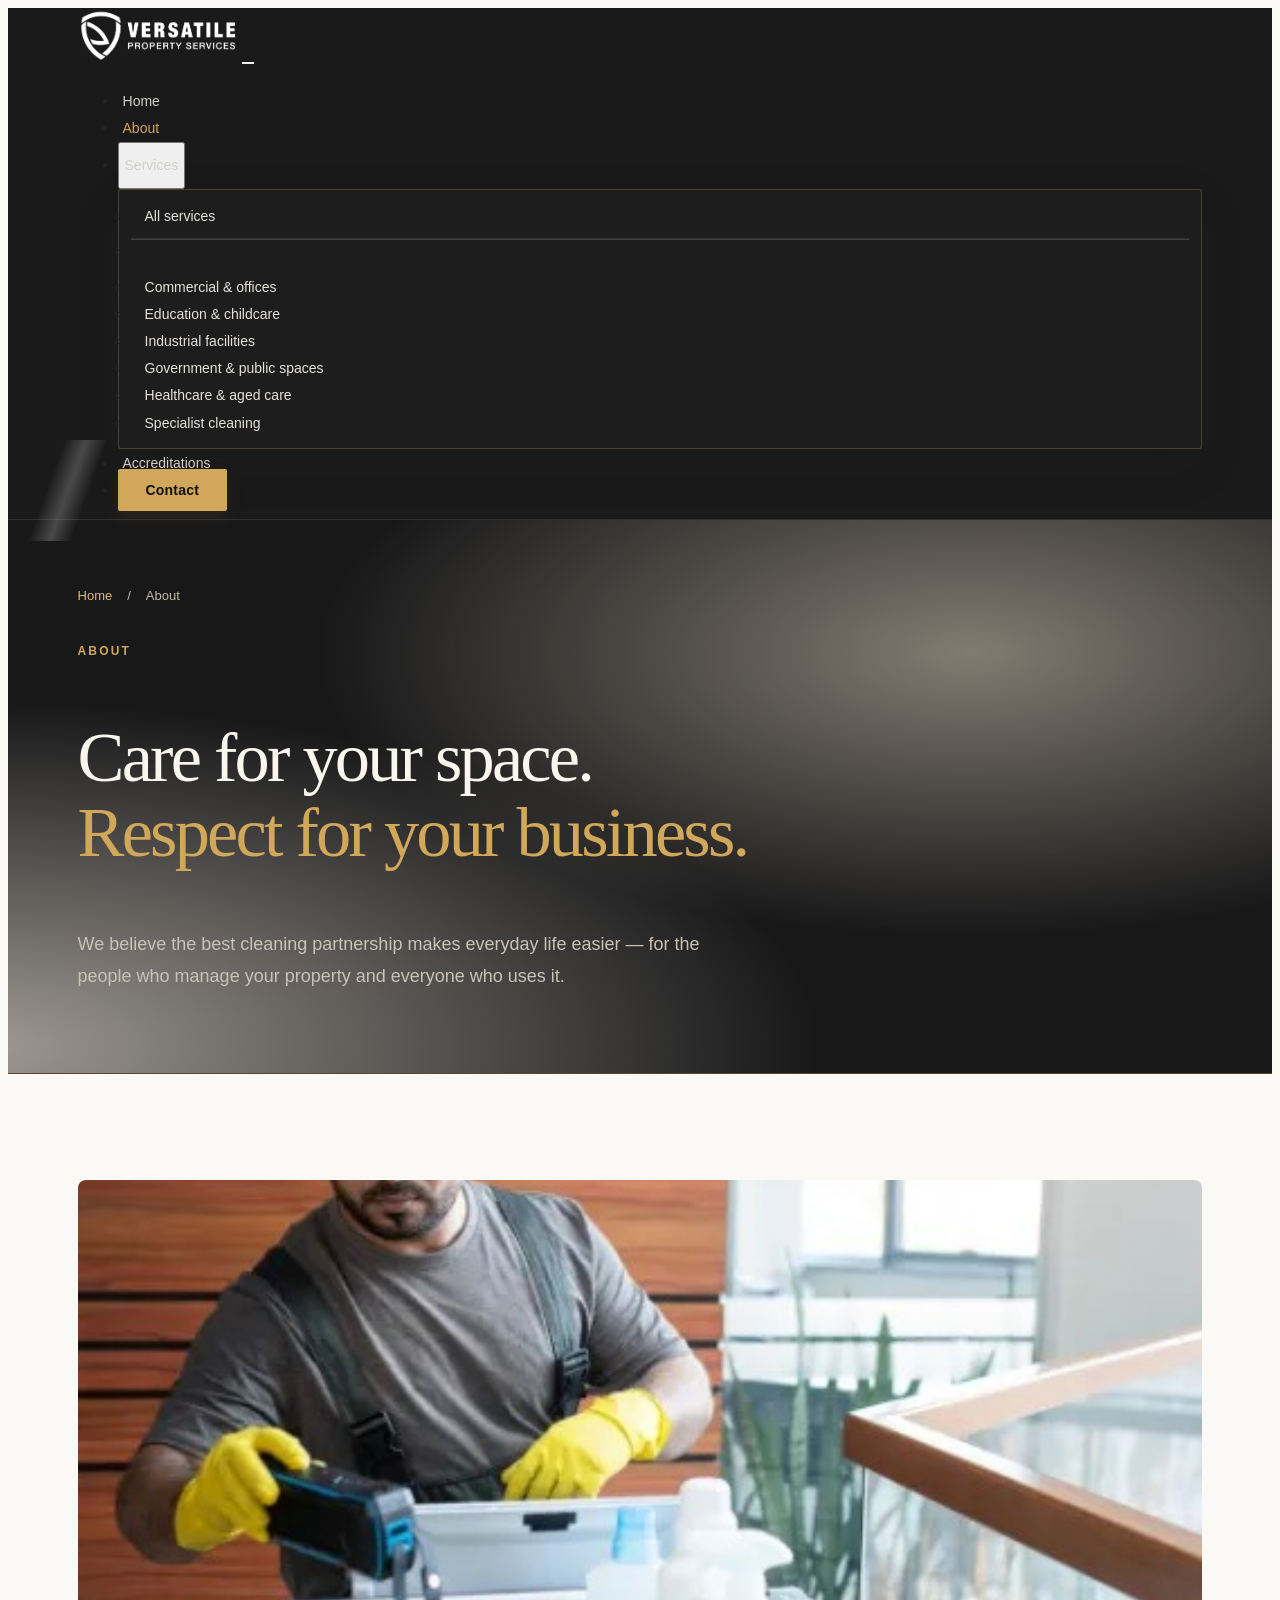
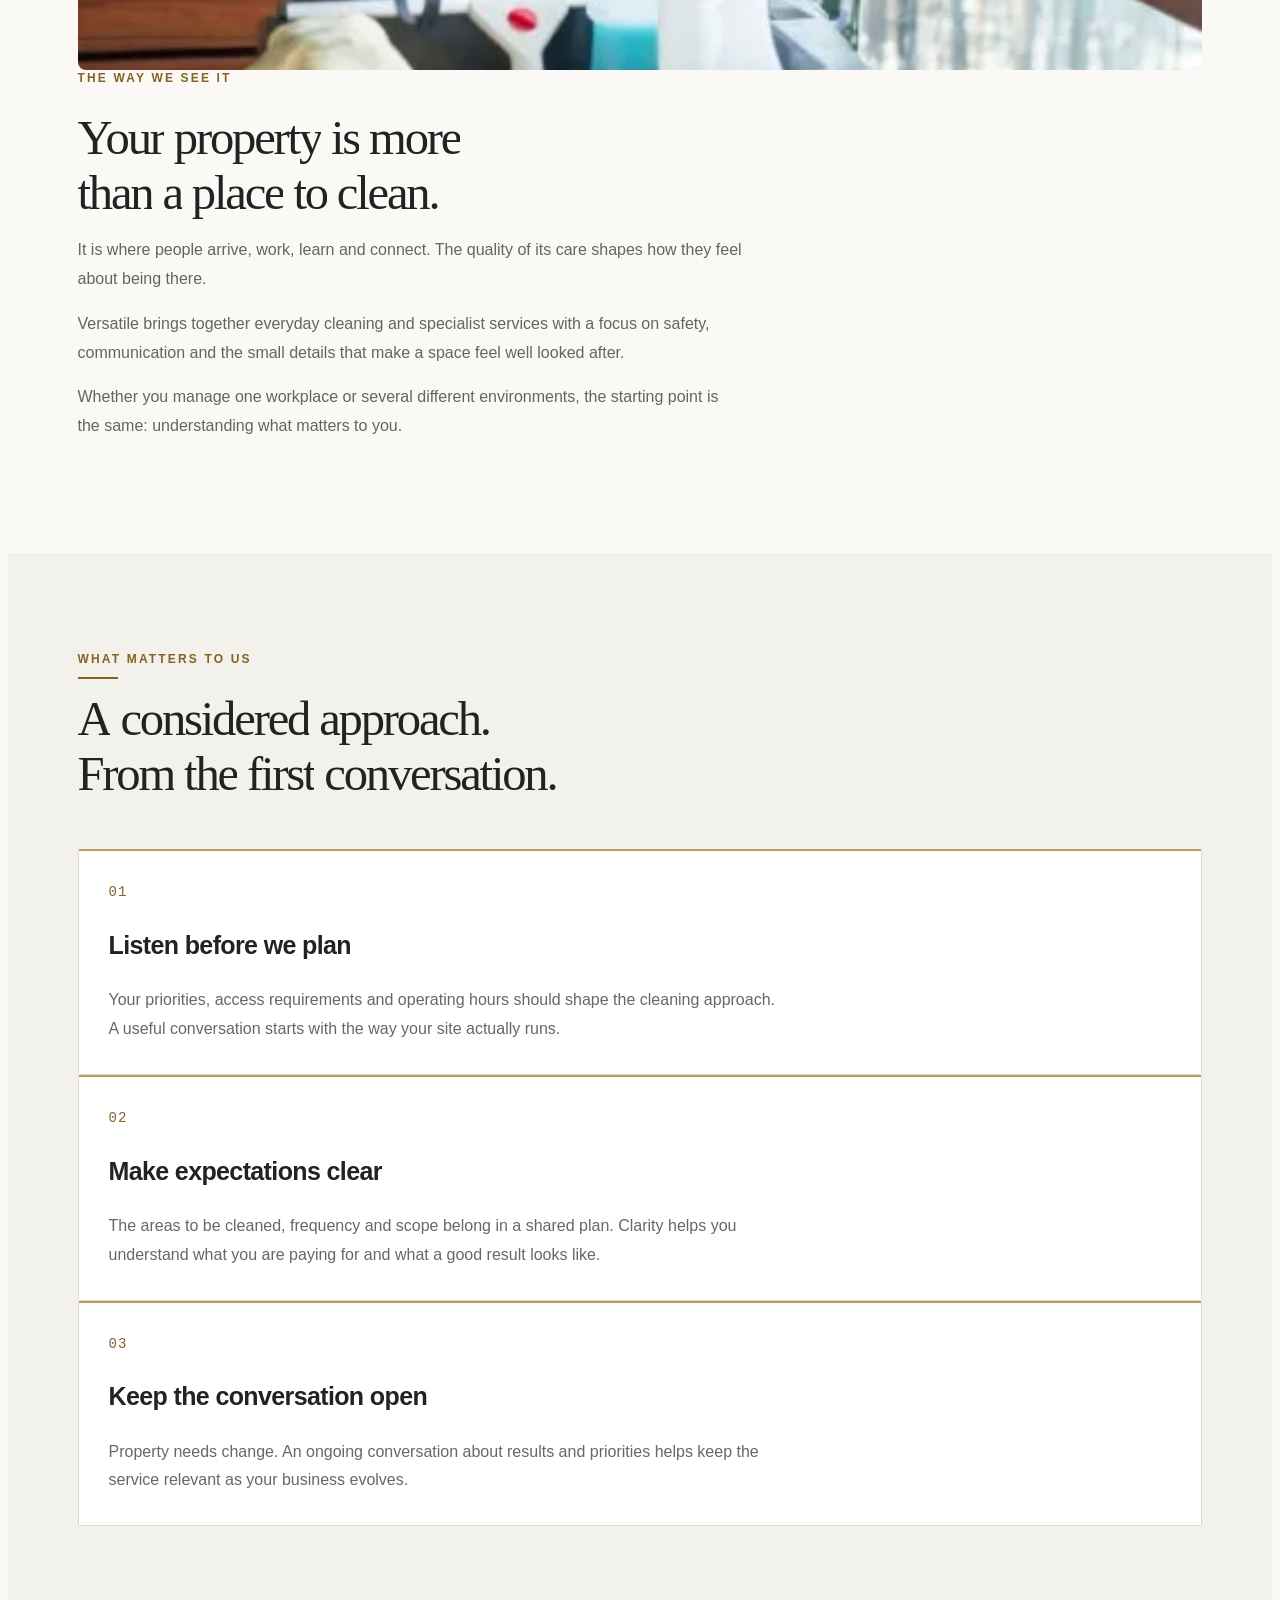
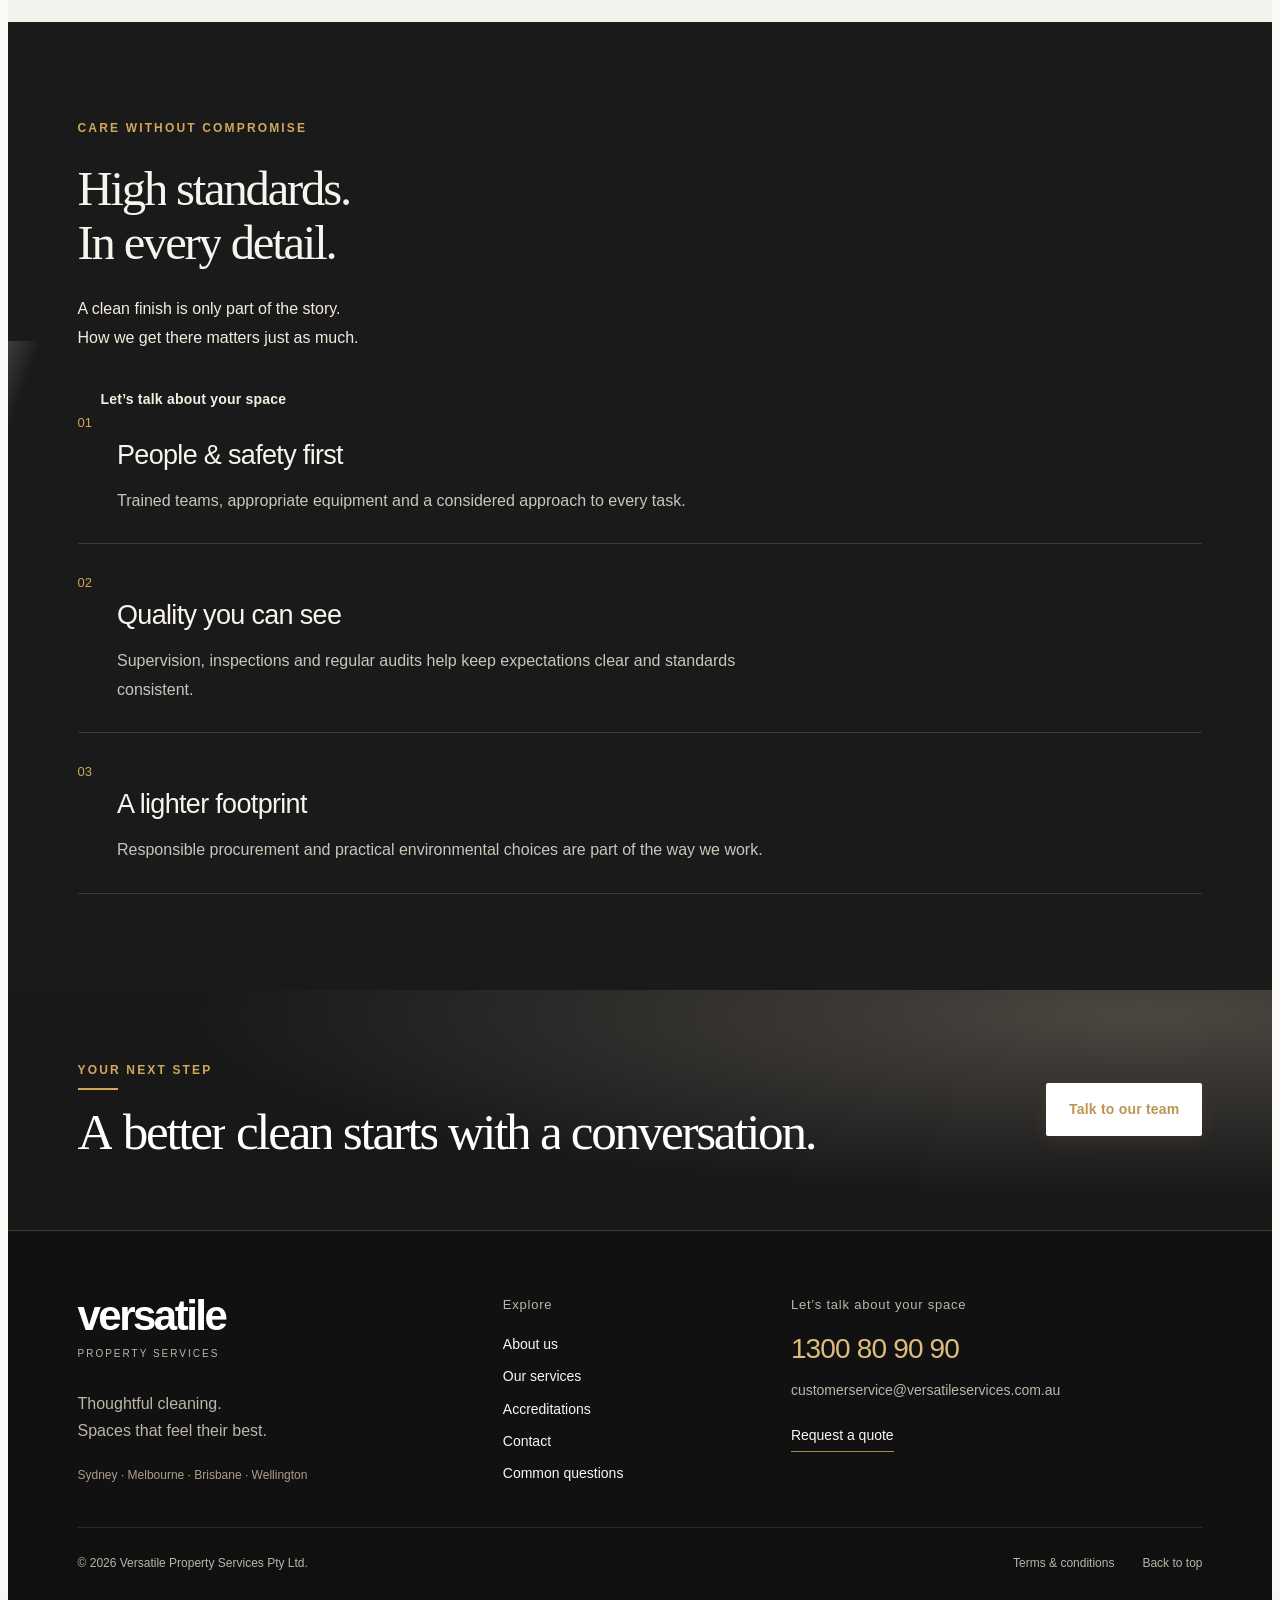
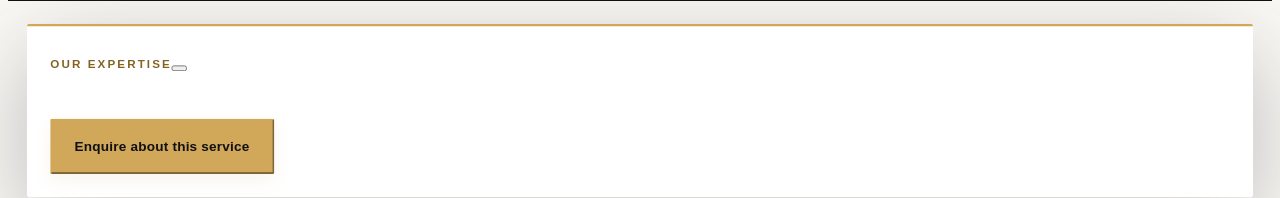
==== about.html @ acee4008 "Add files via upload" ====
<!doctype html>
<html lang="en-AU" data-bs-theme="light">
<head>
<meta charset="UTF-8"><meta name="viewport" content="width=device-width, initial-scale=1">
<title>About us | Versatile Cleaning</title>
<meta name="description" content="Meet Versatile’s approach to commercial property care: thoughtful planning, clear expectations and attention to detail.">
<meta name="theme-color" content="#111112">
<link rel="icon" href="data:image/svg+xml,%3Csvg xmlns='http://www.w3.org/2000/svg' viewBox='0 0 32 32'%3E%3Crect width='32' height='32' rx='6' fill='%23111112'/%3E%3Cpath d='M7 8l9 17L25 8' fill='none' stroke='%23ffffff' stroke-width='4'/%3E%3C/svg%3E">
<link rel="stylesheet" href="assets/bootstrap.min.css"><link rel="stylesheet" href="style.css?v=20261002-gold">
<link rel="stylesheet" href="elegance.css?v=1">
<link rel="stylesheet" href="assets/lenis.css"><link rel="stylesheet" href="scroll-motion.css?v=1">
<link rel="stylesheet" href="polish.css?v=20261013">
<link rel="canonical" href="https://versatile-cleaning-studio.true-ring-2430.chatgpt.site/about.html"><meta property="og:type" content="website"><meta property="og:site_name" content="Versatile Property Services"><meta property="og:title" content="About us | Versatile Cleaning"><meta property="og:description" content="Meet Versatile’s approach to commercial property care: thoughtful planning, clear expectations and attention to detail."><meta property="og:url" content="https://versatile-cleaning-studio.true-ring-2430.chatgpt.site/about.html">
</head>
<body>
<a class="skip-link" href="#main">Skip to content</a>
<div class="utility-bar"><div class="container-fluid site-container d-flex justify-content-between"><span>Considered care. Exceptional spaces.</span><a href="tel:1300809090">Let’s talk <span class="ms-2">1300 80 90 90</span></a></div></div>
<header class="site-header"><nav class="navbar navbar-expand-lg site-container container-fluid" aria-label="Main navigation"><a class="navbar-brand" href="index.html" aria-label="Versatile Cleaning home"><img src="assets/logo.png" width="190" height="64" alt="Versatile Property Services"></a><button class="navbar-toggler" type="button" data-bs-toggle="collapse" data-bs-target="#navigation" aria-controls="navigation" aria-expanded="false" aria-label="Open navigation"><span class="navbar-toggler-icon"></span></button><div class="collapse navbar-collapse" id="navigation"><ul class="navbar-nav ms-auto gap-lg-3 align-items-lg-center"><li class="nav-item"><a class="nav-link" data-page="index" href="index.html">Home</a></li><li class="nav-item"><a class="nav-link" data-page="about" aria-current="page" href="about.html">About</a></li><li class="nav-item dropdown"><button class="nav-link dropdown-toggle" data-page="services" id="servicesMenu" type="button" data-bs-toggle="dropdown" aria-expanded="false">Services</button><ul class="dropdown-menu" aria-labelledby="servicesMenu"><li><a class="dropdown-item" href="services.html">All services</a></li><li><hr class="dropdown-divider"></li><li><a class="dropdown-item" href="services.html#commercial">Commercial & offices</a></li><li><a class="dropdown-item" href="services.html#education">Education & childcare</a></li><li><a class="dropdown-item" href="services.html#industrial">Industrial facilities</a></li><li><a class="dropdown-item" href="services.html#government">Government & public spaces</a></li><li><a class="dropdown-item" href="services.html#healthcare">Healthcare & aged care</a></li><li><a class="dropdown-item" href="services.html#specialist">Specialist cleaning</a></li></ul></li><li class="nav-item"><a class="nav-link" data-page="accreditations" href="accreditations.html">Accreditations</a></li><li class="nav-item ms-lg-3"><a class="btn btn-dark" data-page="contact" href="contact.html">Contact</a></li></ul></div></nav></header>
<main id="main"><section class="page-hero"><div class="site-container container-fluid"><nav class="breadcrumbs" aria-label="Breadcrumb"><a href="index.html">Home</a><span aria-hidden="true">/</span><span aria-current="page">About</span></nav><div class="eyebrow">ABOUT</div><h1>Care for your space.<br><em>Respect for your business.</em></h1><p>We believe the best cleaning partnership makes everyday life easier — for the people who manage your property and everyone who uses it.</p></div></section><section class="section-space"><div class="site-container container-fluid"><div class="row g-5 align-items-center"><div class="col-lg-6"><img class="editorial-image" src="assets/commercial-photo.jpg" width="500" height="500" alt="Professional cleaner preparing equipment" loading="lazy"></div><div class="col-lg-5 offset-lg-1"><div class="eyebrow">THE WAY WE SEE IT</div><h2>Your property is more<br>than a place to clean.</h2><p class="text-secondary mt-4">It is where people arrive, work, learn and connect. The quality of its care shapes how they feel about being there.</p><p class="text-secondary">Versatile brings together everyday cleaning and specialist services with a focus on safety, communication and the small details that make a space feel well looked after.</p><p class="text-secondary">Whether you manage one workplace or several different environments, the starting point is the same: understanding what matters to you.</p></div></div></div></section><section class="section-space services"><div class="site-container container-fluid"><div class="section-heading"><div><div class="eyebrow">WHAT MATTERS TO US</div><h2>A considered approach.<br>From the first conversation.</h2></div></div><div class="row g-4"><div class="col-md-4"><article class="detail-card"><span class="detail-number">01</span><h3>Listen before we plan</h3><p>Your priorities, access requirements and operating hours should shape the cleaning approach. A useful conversation starts with the way your site actually runs.</p></article></div><div class="col-md-4"><article class="detail-card"><span class="detail-number">02</span><h3>Make expectations clear</h3><p>The areas to be cleaned, frequency and scope belong in a shared plan. Clarity helps you understand what you are paying for and what a good result looks like.</p></article></div><div class="col-md-4"><article class="detail-card"><span class="detail-number">03</span><h3>Keep the conversation open</h3><p>Property needs change. An ongoing conversation about results and priorities helps keep the service relevant as your business evolves.</p></article></div></div></div></section><section id="standards" class="standards section-space"><div class="site-container container-fluid"><div class="row g-5"><div class="col-lg-5"><div class="eyebrow light">CARE WITHOUT COMPROMISE</div><h2>High standards.<br>In every detail.</h2><p class="standards-intro">A clean finish is only part of the story.<br>How we get there matters just as much.</p><a class="btn btn-outline-light" href="contact.html">Let’s talk about your space</a></div><div class="col-lg-6 offset-lg-1"><div class="standard-row"><span>01</span><div><h3>People & safety first</h3><p>Trained teams, appropriate equipment and a considered approach to every task.</p></div></div><div class="standard-row"><span>02</span><div><h3>Quality you can see</h3><p>Supervision, inspections and regular audits help keep expectations clear and standards consistent.</p></div></div><div class="standard-row"><span>03</span><div><h3>A lighter footprint</h3><p>Responsible procurement and practical environmental choices are part of the way we work.</p></div></div></div></div></div></section><section class="page-cta"><div class="site-container container-fluid"><div><div class="eyebrow">YOUR NEXT STEP</div><h2>A better clean starts with a conversation.</h2></div><a class="btn btn-lime" href="contact.html">Talk to our team</a></div></section></main>
<footer class="footer-clean"><div class="site-container container-fluid">
<div class="footer-layout">
<div class="footer-intro"><a class="footer-brand" href="index.html">versatile<span>PROPERTY SERVICES</span></a><p>Thoughtful cleaning.<br>Spaces that feel their best.</p><p class="footer-regions">Sydney · Melbourne · Brisbane · Wellington</p></div>
<nav class="footer-links" aria-label="Footer navigation"><h3>Explore</h3><a href="about.html">About us</a><a href="services.html">Our services</a><a href="accreditations.html">Accreditations</a><a href="contact.html">Contact</a><a href="contact.html#questions">Common questions</a></nav>
<div class="footer-contact"><h3>Let’s talk about your space</h3><a class="footer-phone" href="tel:1300809090">1300 80 90 90</a><a class="footer-email" href="mailto:customerservice@versatileservices.com.au">customerservice@versatileservices.com.au</a><a class="footer-enquiry" href="contact.html">Request a quote</a></div>
</div>
<div class="footer-bottom"><span>© <span id="year">2026</span> Versatile Property Services Pty Ltd.</span><div><a href="https://www.versatilecleaning.com.au/terms-and-conditions/" target="_blank" rel="noopener">Terms &amp; conditions</a><a href="#" aria-label="Back to top">Back to top</a></div></div>
</div></footer>
<div class="modal fade" id="serviceModal" tabindex="-1" aria-labelledby="serviceTitle" aria-hidden="true"><div class="modal-dialog modal-dialog-centered"><div class="modal-content"><div class="modal-header"><span class="eyebrow mb-0">OUR EXPERTISE</span><button type="button" class="btn-close" data-bs-dismiss="modal" aria-label="Close"></button></div><div class="modal-body"><h2 id="serviceTitle"></h2><p id="serviceDescription" class="text-secondary"></p><ul id="serviceDetails"></ul></div><div class="modal-footer"><button type="button" class="btn btn-dark" id="serviceQuote">Enquire about this service</button></div></div></div></div>
<script src="assets/bootstrap.bundle.min.js"></script><script src="assets/lenis.min.js"></script><script src="script.js?v=20261013"></script><script src="scroll-motion.js?v=20261013"></script>
</body></html>
---- style.css ----
/* VERSATILE / CLEAR SPACE — cobalt, paper white and graphite */
:root{color-scheme:light;--ink:#201f1e;--navy:#201f1e;--green:#be954f;--gold:#be954f;--blue:#be954f;--muted:#807664;--line:#e8e2d9;--soft:#f7f3ed;--paper:#fff;--bs-body-bg:#fff;--bs-body-color:#201f1e}*{box-sizing:border-box}html{scroll-behavior:smooth;scroll-padding-top:108px}body{font-family:'Helvetica Neue',Arial,sans-serif;font-size:16px;line-height:1.7;background:#fff;color:var(--ink);-webkit-font-smoothing:antialiased}a{color:inherit;text-decoration:none}button{font:inherit}a,button,input,select,textarea{touch-action:manipulation}a:focus-visible,button:focus-visible{outline:3px solid #be954f;outline-offset:5px}::selection{color:#fff;background:#be954f}.site-container{max-width:1550px;padding-inline:5.5%}.utility-bar{display:none}.site-header{position:sticky;top:0;background:#ffffffed;backdrop-filter:blur(18px);z-index:1000;border-bottom:1px solid var(--line)}.navbar{min-height:94px}.navbar-brand img{object-fit:contain;width:175px;height:58px}.nav-link{font-size:14px;color:#70685a;padding:10px 5px!important;font-weight:500}.nav-link:hover,.nav-link:focus,.nav-link[aria-current=page],.navbar-nav .nav-link.show{color:var(--blue)}.nav-link[aria-current=page]{text-decoration:underline;text-underline-offset:9px}.navbar-toggler{border:0}.btn{font-size:14px;font-weight:600;border-radius:6px;padding:16px 23px;line-height:1.5;transition:transform .25s,background .25s,box-shadow .25s}.btn:hover{transform:translateY(-3px)}.btn-dark,.btn-lime{background:var(--blue);border-color:var(--blue);color:white}.btn-dark:hover,.btn-dark:focus-visible,.btn-dark:active,.btn-lime:hover{background:#9e7a3b!important;border-color:#9e7a3b!important;color:white!important;box-shadow:0 8px 24px #be954f26}.navbar .btn{padding:12px 25px}.btn-outline-light{color:white;border-color:#dcc69f}.btn-outline-light:hover{color:#be954f;background:white;border-color:white}.dropdown-menu{background:white;border:1px solid var(--line);border-radius:10px;padding:10px;min-width:300px;box-shadow:0 18px 50px #1f1e1c1a}.dropdown-item{font-size:14px;padding:12px;border-radius:5px;color:var(--ink)}.dropdown-item:hover,.dropdown-item:focus{background:#faf7f2;color:var(--blue)}
h1,h2,h3{font-weight:600;letter-spacing:-.055em;line-height:1.06}h1{font-size:clamp(48px,6vw,90px)}h2{font-size:clamp(34px,3.8vw,56px);margin:0}h3{font-size:27px;letter-spacing:-.035em;line-height:1.2}h1 em{font-style:normal;color:var(--blue)}.eyebrow{font-family:monospace;font-size:12px;letter-spacing:.12em;font-weight:500;color:var(--blue);margin-bottom:23px}.accent-word{color:var(--blue)}.text-secondary{color:var(--muted)!important}.text-link{border:0;border-bottom:1px solid #dfcba8;background:none;padding:5px 0;display:inline-flex;align-items:center;gap:22px;justify-content:space-between;color:var(--blue);font-size:14px;font-weight:500}.text-link:hover{color:#866732;border-color:#866732}.new-hero{background:#fdfcfa;padding:34px 0 55px;border-bottom:1px solid var(--line)}.hero-kicker{display:flex;justify-content:space-between;gap:20px;font-family:monospace;letter-spacing:.05em;font-size:11px;color:#857b69;padding-bottom:40px}.hero-kicker span:first-child{color:var(--blue)}.hero-layout{display:grid;grid-template-columns:1.18fr 1fr;gap:35px;align-items:center}.hero-message{padding:20px 0}.hero-message h1{font-size:clamp(60px,6.8vw,104px);line-height:.99;letter-spacing:-.07em;margin:0 0 30px}.hero-message h1 span{color:var(--blue)}.hero-message>p{color:#807664;font-size:18px;line-height:1.7;margin:0 0 32px}.hero-actions{display:flex;align-items:center;flex-wrap:wrap;gap:20px}.hero-small-note{font-size:12px;color:#7f8896;margin-top:39px}.hero-visual{position:relative;padding:0 0 28px 24px}.hero-visual>img{width:100%;height:490px;object-fit:cover;object-position:58% center;border-radius:130px 10px 10px 10px}.hero-stamp{position:absolute;left:-15px;bottom:80px;background:var(--blue);color:#fff;padding:24px 28px;border-radius:8px;display:flex;align-items:center;gap:20px;box-shadow:0 12px 40px #906f3526}.hero-stamp>span{font-size:46px;font-weight:500;letter-spacing:-.06em;line-height:1}.hero-stamp p{font-size:13px;line-height:1.5;margin:0;color:#f5eee3}.photo-caption{text-align:right;font-size:10px;font-family:monospace;letter-spacing:.08em;margin-top:14px;color:#948975}.assurance{background:white;border-bottom:1px solid var(--line)}.assurance-item{display:flex;gap:17px;align-items:center;border-right:1px solid var(--line);padding:0 25px;margin-block:30px;color:#807665;font-size:13px;line-height:1.6}.assurance-item:first-child{padding-left:0}.assurance-item:last-child{border:0}.assurance-mark{font-size:25px;letter-spacing:-.04em;font-weight:600;min-width:45px;color:var(--blue)}.section-space{padding:100px 0}.section-heading{display:flex;align-items:flex-end;justify-content:space-between;gap:35px;margin-bottom:45px}.section-heading p{font-size:16px;color:var(--muted);max-width:380px;margin:0}.services{background:var(--soft)}.home-expertise{background:#fff}.home-expertise .service-grid{--bs-gutter-x:24px;row-gap:24px!important}.sector-tile{position:relative;display:flex;flex-direction:column;align-items:flex-start;height:100%;padding:35px 35px 35px 105px;border:1px solid var(--line);border-radius:9px;transition:background .3s,border-color .3s,transform .3s}.sector-tile:hover{background:#fcfbf8;border-color:#e8dac2;transform:translateY(-4px)}.tile-number{position:absolute;top:37px;left:30px;color:#e0ccaa;font-size:28px;line-height:1}.sector-tile h3{font-size:25px;font-weight:500}.sector-tile p{font-size:16px;color:var(--muted);margin:16px 0 23px;max-width:450px}.sector-tile .text-link{margin-top:auto}.standards{background:var(--blue);color:white}.standards .eyebrow{color:#efe5d3}.standards .text-link{color:white;border-color:#e7d8bd}.standards .section-heading p{color:#f3ebde}.home-accreditations{background:var(--blue);color:white}.accreditation-tile{height:100%;padding:32px;border:1px solid #d7bf94;border-radius:8px;background:#ffffff08}.accreditation-tile .eyebrow{display:block;color:#f0e7d8;margin-bottom:40px}.accreditation-tile h3{font-size:29px;line-height:1.15;font-weight:500}.accreditation-tile p{font-size:16px;line-height:1.7;color:#f3ecdf;margin:22px 0 0}.cert-note{color:#f0e7d8;font-size:13px;margin:28px 0 0}.editorial-image{width:100%;height:490px;object-fit:cover;border-radius:8px}.home-about .editorial-image{border-radius:8px 90px 8px 8px}.home-about{padding-bottom:30px}.home-about p{max-width:490px}.industries{background:white}.industry-list{display:grid;grid-template-columns:1fr 1fr;column-gap:32px}.industry-list button{display:flex;justify-content:space-between;align-items:center;gap:18px;background:none;border:0;border-bottom:1px solid var(--line);padding:24px 0;font-size:16px;color:var(--ink);text-align:left}.industry-list button:hover{color:var(--blue)}.industry-list span{color:#d4ba8c;font-family:monospace;font-size:12px}.quote-band{padding:65px 0;background:#f9f6f0;text-align:center}.quote-mark{font-size:80px;font-family:Georgia,serif;color:var(--blue);height:55px;line-height:1}.quote-band blockquote{max-width:890px;margin:10px auto 28px;font-size:clamp(26px,3vw,43px);font-weight:500;letter-spacing:-.04em;line-height:1.3}.quote-credit{font-size:12px;font-weight:600;letter-spacing:.07em}.quote-credit span{display:block;color:#998b72;font-size:11px;margin-top:6px}.contact-section{background:#fff}.contact-section p{max-width:420px}.contact-number{display:block;font-size:31px;letter-spacing:-.04em;color:var(--blue);margin-top:35px}.contact-email{font-size:14px;display:block;margin-top:8px;overflow-wrap:anywhere}.location-tags{display:flex;flex-wrap:wrap;gap:14px 22px;font-size:12px;color:#948975;margin-top:33px}.location-tags span{padding:5px 0;border-bottom:1px solid var(--line)}#quoteForm{padding:35px;background:#faf7f2;border-radius:10px}form h3{font-size:27px;margin-bottom:28px}.form-label{font-size:14px;font-weight:500;margin-bottom:8px}.form-label span{color:var(--blue)}.form-control,.form-select{background:white;color:var(--ink);border:1px solid #e9e3d8;border-radius:5px;padding:12px 14px;min-height:49px;font-size:14px}.form-control:focus,.form-select:focus{color:var(--ink);background:#fff;border-color:#be954f;box-shadow:0 0 0 3px #be954f1a}.form-control::placeholder{color:#a29989}.form-note{color:var(--muted);font-size:12px;margin:18px 0 14px}.form-status{color:#927036;font-size:14px;margin-top:15px}.modal-content{background:white;border:0;border-radius:14px;padding:20px;box-shadow:0 30px 100px #302e2c50}.modal-header,.modal-footer{border:0}.modal-body h2{font-size:36px;margin-bottom:24px}.modal-body ul{font-size:16px;padding-left:20px}.modal-body li{padding:5px 0}.modal-footer{justify-content:flex-start}.modal-backdrop{--bs-backdrop-opacity:.6}.modal.fade .modal-dialog{transform:translateY(20px) scale(.97);transition:transform .35s cubic-bezier(.2,.75,.25,1)}.modal.show .modal-dialog{transform:none}
footer{background:#1e1d1c;color:#fff;padding:60px 0 25px}.footer-top{display:flex;align-items:center;justify-content:space-between;gap:30px;padding-bottom:45px}.footer-brand{font-size:45px;font-weight:600;letter-spacing:-.06em;line-height:1}.footer-brand span{font-size:10px;letter-spacing:.2em;display:block;font-weight:400;margin-top:12px;color:#d3c2a4}.footer-top p{font-size:20px;color:#d3c8b5;line-height:1.4;margin:0}.footer-bottom{display:flex;align-items:center;justify-content:space-between;gap:25px;border-top:1px solid #ffffff25;padding-top:25px;font-size:12px;color:#c7baa3}.footer-bottom div{display:flex;gap:25px}.footer-bottom a{font-size:14px}.skip-link{position:fixed;left:16px;top:-100px;z-index:1100;background:var(--blue);color:white;padding:12px 20px}.skip-link:focus{top:12px}
.page-hero{padding:25px 0 75px;background:#faf8f3;border-bottom:1px solid #f3ece0}.breadcrumbs{display:flex;gap:15px;font-family:monospace;font-size:12px;color:#9b8a6c;margin-bottom:55px}.breadcrumbs a:hover{color:var(--blue)}.page-hero h1{max-width:1100px;font-size:clamp(44px,5.4vw,80px)}.page-hero p{max-width:720px;font-size:18px;color:#90826a;margin:25px 0 0}.detail-card{height:100%;padding:32px;border:1px solid #ede4d4;background:#fff;border-radius:10px}.detail-number{font-family:monospace;color:var(--blue);font-size:14px;display:block;margin-bottom:32px}.detail-card h3{font-size:28px}.detail-card p{color:var(--muted);font-size:16px;margin:20px 0 0}.standard-row{display:flex;gap:25px;padding:28px 0;border-bottom:1px solid #d6bd92}.standard-row:first-child{padding-top:0}.standard-row>span{color:#f0e6d6;font-size:13px}.standard-row h3{font-weight:500;font-size:27px;margin-bottom:15px}.standard-row p,.standards-intro{color:#f3ebde;font-size:16px;margin:0}.standards-intro{margin:25px 0 32px}.page-cta{background:#be954f;color:#fff;padding:65px 0}.page-cta .site-container{display:flex;align-items:center;justify-content:space-between;gap:40px}.page-cta h2{font-size:42px;max-width:720px}.page-cta .eyebrow{color:#f2e9da}.page-cta .btn{flex-shrink:0;background:#fff;color:#be954f;border-color:#fff}.page-cta .btn:hover{background:#faf7f2!important;color:#be954f!important;border-color:#faf7f2!important}.service-jump{background:#fff;border-bottom:1px solid var(--line)}.service-jump .site-container{display:flex;flex-wrap:wrap;gap:14px 28px;padding-block:22px}.service-jump a{font-size:14px;color:#80735c}.service-jump a:hover{color:var(--blue)}.sector-section{padding:80px 0;border-bottom:1px solid var(--line)}.sector-section:nth-of-type(even){background:#fdfcfa}.sector-subtitle{font-size:23px;font-weight:400;line-height:1.4;color:#b89558;max-width:420px;margin-top:23px}.scope-list{padding:0;list-style:none;margin:25px 0}.scope-list li{padding:13px 0;border-bottom:1px solid var(--line);font-size:16px}.scope-list li::before{content:'✓';color:#be954f;margin-right:12px}.specialist-row{display:flex;justify-content:space-between;align-items:center;gap:35px;padding:30px 0;border-bottom:1px solid #e8dfcf}.specialist-row p{color:var(--muted);max-width:750px;margin:15px 0 0}.specialist-row .text-link{flex-shrink:0}.location-card{height:100%;padding:28px;background:white;border-radius:9px;border-top:3px solid #be954f}.location-card h3{font-size:27px}.location-card address{font-size:15px;color:var(--muted);margin:20px 0 0}.intro-copy{padding-top:35px}.muted-heading{color:#b4a58c}.service-card{height:100%;background:white;border-radius:10px;overflow:hidden}.service-image{position:relative;height:260px}.service-image img{width:100%;height:100%;object-fit:cover}.service-image>span{position:absolute;top:20px;left:20px;background:white;padding:5px 12px;font-size:12px}.service-body{padding:25px}.service-body p{color:var(--muted)}.plus{font-size:24px}.additional-services{display:flex;justify-content:space-between;gap:25px;flex-wrap:wrap;padding-top:30px}.additional-services>span{font-size:12px}.additional-services button{border:0;background:none;color:var(--blue)}
@media(max-width:1199px){.hero-message h1{font-size:75px}.hero-layout{gap:20px}.hero-visual>img{height:450px}.hero-stamp{left:0;padding:21px}.hero-actions{gap:17px}.hero-actions .btn{font-size:13px}.nav-link{font-size:13px}.navbar .gap-lg-3{gap:.8rem!important}.sector-tile{padding-left:85px}.tile-number{left:23px}}
@media(max-width:991px){.navbar{min-height:85px}.navbar-collapse{padding:20px 0}.navbar-nav{align-items:stretch}.nav-item{width:100%}.nav-item:last-child{margin-top:15px}.nav-link{font-size:15px;padding-block:12px!important}.dropdown-menu{box-shadow:none;min-width:0}.hero-message h1{font-size:61px}.hero-visual>img{height:440px;border-top-left-radius:85px}.hero-stamp{left:0;gap:14px;padding:20px}.hero-stamp>span{font-size:35px}.hero-stamp p{font-size:12px}.hero-message>p{font-size:16px}.hero-kicker{font-size:10px}.assurance-item{margin-block:20px;padding-inline:15px}.assurance-item:nth-child(2){border:0}.assurance-item:nth-child(3){padding-left:0}.section-space{padding:75px 0}.home-about{padding-bottom:20px}.sector-tile{padding:28px}.tile-number{position:static;margin-bottom:22px}.intro-copy{padding-top:0}.editorial-image{height:400px}.footer-top p{display:none}.footer-bottom{flex-wrap:wrap}.page-cta .site-container{flex-direction:column;align-items:flex-start}}
@media(max-width:767px){.hero-layout{grid-template-columns:1fr;gap:15px}.hero-kicker{padding-bottom:20px}.hero-kicker span:last-child{display:none}.hero-message h1{font-size:clamp(61px,11vw,82px)}.hero-message>p{font-size:17px}.hero-small-note{margin-top:25px}.hero-visual{padding:0 0 25px 20px}.hero-visual>img{height:340px;border-top-left-radius:95px}.hero-stamp{left:0;bottom:55px;padding:22px 25px}.hero-stamp>span{font-size:42px}.hero-stamp p{font-size:13px}.new-hero{padding-bottom:20px}.section-heading{display:block}.section-heading p{margin-top:25px}.section-heading>.text-link{margin-top:25px}.assurance-item{gap:10px;font-size:12px}.assurance-mark{font-size:23px;min-width:37px}.industry-list{grid-template-columns:1fr}.specialist-row{align-items:flex-start;flex-direction:column;gap:20px}.page-hero h1{font-size:47px}.page-hero p{font-size:16px}.page-hero{padding-bottom:55px}.breadcrumbs{margin-bottom:36px}.sector-section{padding:60px 0}.detail-card{padding:28px}.accreditation-tile .eyebrow{margin-bottom:23px}}
@media(max-width:575px){.site-container{padding-inline:6%}.hero-message h1{font-size:61px}.hero-actions{align-items:flex-start;flex-direction:column;gap:14px}.hero-message>p br{display:none}.hero-message>p{max-width:320px}.hero-visual>img{height:290px}.navbar-brand img{width:154px}.section-space{padding:60px 0}.home-about{padding-bottom:10px}.assurance-item{font-size:11px;gap:7px;padding-inline:10px}.assurance-mark{font-size:21px;min-width:34px}.section-heading{margin-bottom:33px}.sector-tile h3{font-size:26px}.quote-band{padding:50px 0}#quoteForm{padding:25px 20px}.contact-number{font-size:28px}.contact-email{font-size:13px}.footer-brand{font-size:35px}.footer-top{gap:15px}.footer-top .btn{padding:12px 15px;font-size:12px}.footer-bottom div{gap:16px;flex-wrap:wrap}.footer-bottom a{font-size:12px}.page-hero h1{font-size:41px}.page-cta h2{font-size:34px}.editorial-image{height:330px}.service-jump .site-container{gap:12px 20px}}
@media(prefers-reduced-motion:reduce){html{scroll-behavior:auto}*,*::before,*::after{transition:none!important;animation:none!important}.btn:hover,.sector-tile:hover,.modal.fade .modal-dialog{transform:none}}

/* Motion layer: finite entrances, scroll feedback and responsive micro-interactions. */
.motion-word{display:inline-block;transform-origin:left bottom}
.hero-message h1 .motion-word{color:inherit}
.site-header{transition:box-shadow .3s,background .3s}
.site-header.is-scrolled{box-shadow:0 8px 32px #3f3d3a12;background:#fffffffa}
.site-header::after{content:'';position:absolute;bottom:-1px;left:0;width:100%;height:3px;background:var(--blue);transform:scaleX(var(--reading-progress,0));transform-origin:left;pointer-events:none}
.nav-link{position:relative;text-decoration:none!important}
.nav-link::after{content:'';position:absolute;left:5px;right:5px;bottom:2px;height:2px;background:var(--blue);transform:scaleX(0);transform-origin:left;transition:transform .3s cubic-bezier(.2,.7,.2,1)}
.nav-link:hover::after,.nav-link:focus-visible::after,.nav-link[aria-current=page]::after{transform:scaleX(1)}
.btn{position:relative;overflow:hidden;isolation:isolate;transition:transform .28s,box-shadow .28s,background .28s}
.btn::after{content:'';position:absolute;inset:-70% auto -70% -65%;width:40%;background:linear-gradient(90deg,transparent,#ffffff36,transparent);transform:skewX(-20deg);pointer-events:none;transition:left .65s}
.btn:hover::after,.btn:focus-visible::after{left:130%}
.btn:active{transform:translateY(0) scale(.97)}
.text-link{position:relative;transition:color .25s,border-color .25s,letter-spacing .25s}
.text-link:hover{letter-spacing:.015em}
.sector-tile{transition:transform .35s,background .35s,border-color .35s,box-shadow .35s}
.sector-tile:hover,.sector-tile:focus-within{transform:translateY(-7px);box-shadow:0 18px 45px #a17b3b11}
.sector-tile .tile-number{transition:color .35s,transform .35s}
.sector-tile:hover .tile-number{color:var(--blue);transform:translateY(-3px) scale(1.12)}
.accreditation-tile,.detail-card,.location-card{transition:transform .35s,box-shadow .35s,background .35s}
.accreditation-tile:hover{transform:translateY(-6px);background:#ffffff12;box-shadow:0 15px 30px #7b5f2e26}
.detail-card:hover,.location-card:hover{transform:translateY(-5px);box-shadow:0 16px 36px #3f3d3a10}
.industry-list button{transition:color .25s,padding .25s,background .25s}
.industry-list button:hover{padding-left:12px;background:#fcfbf8}
.form-control,.form-select{transition:border-color .25s,box-shadow .25s,background .25s}
.motion-line::after{content:'';display:block;width:40px;height:2px;background:currentColor;margin-top:12px;transform-origin:left;animation:line-unfold .8s cubic-bezier(.16,1,.3,1) both}
@keyframes line-unfold{from{transform:scaleX(0);opacity:0}to{transform:scaleX(1);opacity:1}}
@media(prefers-reduced-motion:reduce){.site-header::after,.btn::after,.nav-link::after{display:none}.sector-tile:hover,.sector-tile:focus-within,.sector-tile:hover .tile-number,.accreditation-tile:hover,.detail-card:hover,.location-card:hover,.btn:active{transform:none}.industry-list button:hover{padding-left:0}.text-link:hover{letter-spacing:normal}}
.eyebrow.motion-line{position:relative}.motion-line::after{position:absolute;left:0;bottom:-10px;margin:0}
@media(hover:none){.sector-tile:hover,.sector-tile:hover .tile-number,.accreditation-tile:hover,.detail-card:hover,.location-card:hover{transform:none}.btn:hover::after{left:-65%}}

/* Flair: ambient blue light, depth, pointer spotlights and click ripples. */
.new-hero,.page-hero{position:relative;isolation:isolate;overflow:hidden}
.new-hero::before,.page-hero::before{content:'';position:absolute;z-index:-1;inset:-15%;background:radial-gradient(ellipse at 70% 30%,#eadec880,transparent 40%),radial-gradient(ellipse at 10% 85%,#f2eadd9c,transparent 40%);pointer-events:none;animation:ambient-light 14s ease-in-out infinite alternate;animation-play-state:paused}
.ambient-live::before{animation-play-state:running}
@keyframes ambient-light{from{transform:translate3d(-2%,-2%,0) scale(1)}to{transform:translate3d(3%,3%,0) scale(1.07)}}
.hero-message h1>span:not(.motion-word){background:linear-gradient(110deg,#be954f 10%,#d5ba8c 42%,#ac8440 62%,#be954f 85%);background-size:240% auto;background-clip:text;-webkit-background-clip:text;color:transparent;animation:headline-colour 9s ease-in-out infinite alternate;animation-play-state:paused}
.hero-message h1>span:not(.motion-word) .motion-word{color:transparent}
.ambient-live .hero-message h1>span:not(.motion-word){animation-play-state:running}
@keyframes headline-colour{to{background-position:100% center}}
.hero-stamp{animation:badge-float 4.5s ease-in-out infinite;animation-play-state:paused}
.ambient-live .hero-stamp{animation-play-state:running}
@keyframes badge-float{0%,100%{translate:0 0;rotate:-1deg}50%{translate:0 -9px;rotate:1deg}}
.hero-visual>img{box-shadow:18px 22px 0 #f6f0e5;border:1px solid #efe6d5;transition:box-shadow .6s,filter .6s}
.hero-visual:hover>img{box-shadow:12px 16px 0 #f1e8d9;filter:saturate(1.1)}
.sector-tile,.accreditation-tile,.detail-card,.location-card{position:relative;isolation:isolate;overflow:hidden;transform-style:preserve-3d}
.sector-tile::after,.accreditation-tile::after,.detail-card::after,.location-card::after{content:'';position:absolute;inset:0;z-index:-1;pointer-events:none;background:radial-gradient(300px circle at var(--light-x,50%) var(--light-y,50%),#d2b78721,transparent 75%);opacity:0;transition:opacity .3s}
.accreditation-tile::after{background:radial-gradient(300px circle at var(--light-x,50%) var(--light-y,50%),#ffffff26,transparent 75%)}
.pointer-lit::after{opacity:1}
.pointer-lit{transform:perspective(950px) rotateX(var(--tilt-x,0deg)) rotateY(var(--tilt-y,0deg)) translateY(-5px)!important}
.sector-tile .text-link{transition:gap .3s,color .3s,letter-spacing .3s}
.sector-tile:hover .text-link{letter-spacing:.025em}
.click-wave{position:absolute;pointer-events:none;width:20px;height:20px;border-radius:50%;background:#ffffff44;transform:translate(-50%,-50%) scale(0);animation:click-wave .7s ease-out forwards}
@keyframes click-wave{to{transform:translate(-50%,-50%) scale(23);opacity:0}}
.dropdown-menu.show{animation:menu-enter .26s cubic-bezier(.16,1,.3,1)}
@keyframes menu-enter{from{opacity:0;translate:0 -8px}to{opacity:1;translate:0 0}}
.form-control:focus,.form-select:focus{box-shadow:0 0 0 4px #be954f17,0 5px 15px #be954f0c}
.motion-toggle{border:1px solid #7c6c51;border-radius:20px;padding:7px 13px;background:transparent;color:#eaddc7;font-size:12px;white-space:nowrap}
.motion-toggle:hover{background:#393836;color:white}.motion-toggle:disabled{opacity:.75;cursor:default}
.footer-bottom{flex-wrap:wrap}
html[data-tab-hidden=true] *,html[data-tab-hidden=true] *::before,html[data-tab-hidden=true] *::after{animation-play-state:paused!important}
html[data-motion=paused] *,html[data-motion=paused] *::before,html[data-motion=paused] *::after{animation:none!important;transition:none!important;scroll-behavior:auto!important}
html[data-motion=paused] .hero-stamp{translate:none;rotate:none}
html[data-motion=paused] .pointer-lit,html[data-motion=paused] .btn:hover,html[data-motion=paused] .sector-tile:hover,html[data-motion=paused] .sector-tile:focus-within,html[data-motion=paused] .accreditation-tile:hover,html[data-motion=paused] .detail-card:hover,html[data-motion=paused] .location-card:hover{transform:none!important}
html[data-motion=paused] .site-header::after,html[data-motion=paused] .click-wave,html[data-motion=paused] .btn::after{display:none}
@media(prefers-reduced-motion:reduce){.hero-stamp{translate:none;rotate:none}.pointer-lit{transform:none!important}.hero-visual:hover>img{filter:none}}
@media(max-width:767px){.hero-visual>img{box-shadow:8px 10px 0 #f6f0e5}.hero-visual:hover>img{box-shadow:8px 10px 0 #f6f0e5}}

/* Cinematic finishing: image depth, masked typography and luminous cobalt. */
.hero-image-frame{width:100%;height:490px;position:relative;overflow:hidden;border-radius:130px 12px 12px 12px;box-shadow:18px 22px 0 #f6f0e5,0 35px 65px #72582a19;border:1px solid #efe6d5;isolation:isolate}
.hero-image-frame img{width:100%;height:100%;object-fit:cover;object-position:58% center;animation:photo-drift 18s ease-in-out infinite alternate;animation-play-state:paused}
.ambient-live .hero-image-frame img{animation-play-state:running}
@keyframes photo-drift{from{transform:scale(1.02) translateX(-.5%)}to{transform:scale(1.12) translateX(1%)}}
.hero-image-frame::after{content:'';position:absolute;inset:0;pointer-events:none;background:linear-gradient(120deg,transparent 30%,#ffffff28 48%,transparent 67%);background-size:300% 100%;animation:glass-light 12s ease-in-out infinite;animation-play-state:paused}
.ambient-live .hero-image-frame::after{animation-play-state:running}
@keyframes glass-light{0%,25%{background-position:160% 0}65%,100%{background-position:-60% 0}}
.hero-visual::before{content:'';position:absolute;inset:-15px 18px 45px 8px;border:1px solid #e8dac2;border-radius:145px 22px 22px 22px;z-index:-1;transform:rotate(-3deg)}
.hero-visual{isolation:isolate}
.hero-stamp{background:linear-gradient(120deg,#b48a42,#c7a569);box-shadow:0 18px 45px #9673373b;border:1px solid #ffffff5c;backdrop-filter:blur(16px)}
.hero-stamp>span{font-variant-numeric:tabular-nums}
.section-word-shell{display:inline-block;overflow:hidden;vertical-align:bottom;padding-bottom:.12em;margin-bottom:-.12em}
.section-word{display:inline-block;transform-origin:left bottom}
.home-accreditations{position:relative;isolation:isolate;overflow:hidden;background:radial-gradient(ellipse at 90% 0%,#ccad76,transparent 65%),linear-gradient(135deg,#8a6a33,#be954f 55%,#af8741)}
.new-hero::after,.home-accreditations::after{content:'';position:absolute;inset:0;z-index:-1;pointer-events:none;background:radial-gradient(440px circle at var(--pointer-x,65%) var(--pointer-y,45%),#dec9a625,transparent 70%);opacity:0;transition:opacity .7s}
.home-accreditations::after{background:radial-gradient(500px circle at var(--pointer-x,65%) var(--pointer-y,45%),#efe4d222,transparent 70%)}
.light-tracking::after{opacity:1}
.home-accreditations .accreditation-tile{background:#ffffff0d;backdrop-filter:blur(15px);border-color:#e6d6bb6b;box-shadow:inset 0 1px #ffffff18}
.home-accreditations .accreditation-tile:hover{background:#ffffff18;border-color:#f4ede1;box-shadow:0 20px 45px #6c532835,inset 0 1px #ffffff50}
.sector-tile::before{content:'';position:absolute;left:0;top:25px;bottom:25px;width:3px;background:var(--blue);transform:scaleY(0);transform-origin:top;transition:transform .4s cubic-bezier(.16,1,.3,1);pointer-events:none}
.sector-tile:hover::before,.sector-tile:focus-within::before{transform:scaleY(1)}
.sector-tile .tile-number{font-variant-numeric:tabular-nums}
.quote-band{background:radial-gradient(ellipse at center,#fdfcfb,#f8f3eb)}
.quote-band blockquote{font-size:clamp(28px,3.4vw,49px);line-height:1.3}
.page-cta{position:relative;isolation:isolate;overflow:hidden;background:linear-gradient(120deg,#9e7a3b,#c5a163)}
.page-cta::before{content:'';position:absolute;inset:0;z-index:-1;background:radial-gradient(ellipse at 90% 10%,#e3d2b540,transparent 60%);pointer-events:none}
.btn-dark,.btn-lime{box-shadow:0 7px 18px #be954f18}
@media(max-width:1199px){.hero-image-frame{height:450px}}
@media(max-width:991px){.hero-image-frame{height:440px;border-top-left-radius:85px}}
@media(max-width:767px){.hero-image-frame{height:340px;border-top-left-radius:95px;box-shadow:8px 10px 0 #f6f0e5,0 20px 45px #72582a14}.hero-visual::before{inset:-9px 9px 40px 7px;border-top-left-radius:100px}}
@media(max-width:575px){.hero-image-frame{height:290px}}
html[data-motion=paused] .hero-image-frame img{transform:none}
html[data-motion=paused] .new-hero::after,html[data-motion=paused] .home-accreditations::after,html[data-motion=paused] .hero-image-frame::after{display:none}
@media(prefers-reduced-motion:reduce){.hero-image-frame img{transform:none}.hero-image-frame::after{display:none}}

/* About-section slideshow: five-second cadence, stable dimensions. */
.about-slideshow{position:relative;isolation:isolate;width:100%;height:490px;overflow:hidden;border-radius:8px 90px 8px 8px;background:#f5efe5}
.about-slide{position:absolute;inset:0;opacity:0;transition:opacity .85s ease-in-out;pointer-events:none}
.about-slide.is-active{opacity:1}
.about-slide img{width:100%;height:100%;object-fit:cover;display:block}
.slideshow-controls{position:absolute;z-index:2;left:18px;right:18px;bottom:18px;display:flex;align-items:center;justify-content:space-between;gap:15px}
.slideshow-dots{display:flex;align-items:center;padding:3px 6px;border-radius:30px;background:#262523c9;backdrop-filter:blur(10px)}
.slide-dot{display:grid;place-items:center;width:36px;height:36px;border:0;background:none;border-radius:50%;padding:0}
.slide-dot::after{content:'';width:8px;height:8px;border-radius:50%;background:#ffffff70;transition:background .25s,transform .25s}
.slide-dot.is-active::after{background:white;transform:scale(1.25)}
.slideshow-pause{border:1px solid #ffffff66;background:#262523d9;backdrop-filter:blur(10px);color:white;font-size:12px;padding:10px 14px;border-radius:25px;line-height:1.5}
.slideshow-pause:disabled{opacity:.8}.slideshow-controls button:focus-visible{outline:3px solid white;outline-offset:3px}
@media(max-width:991px){.about-slideshow{height:400px}}
@media(max-width:575px){.about-slideshow{height:330px}.slideshow-controls{left:12px;right:12px;bottom:12px}.slideshow-pause{font-size:11px;padding:10px 12px}}

/* Composition refinement: photographic mosaic, generous typography, quieter surfaces. */
:root{--line:#ede7dd}
.site-header{border-bottom-color:#f2ede5}
.navbar{min-height:90px}
.navbar .btn-dark{border-radius:30px;padding:13px 28px}
.nav-link{font-weight:500}
.new-hero{padding-top:26px;padding-bottom:68px;background:#fdfcfa}
.hero-kicker{padding-bottom:45px;letter-spacing:.12em}
.hero-message h1{letter-spacing:-.075em}
.hero-actions>.btn{padding:18px 25px;border-radius:7px}
.hero-small-note{display:flex;align-items:center;gap:12px;color:#988b75;font-size:12px}
.hero-note-rule{display:block;width:34px;height:1px;background:#dfcaa7;flex-shrink:0}
.hero-image-frame{border-radius:110px 14px 14px 14px}
.hero-stamp{border-radius:12px;padding:26px 30px}
.assurance{background:#fff}
.assurance-item{margin-block:33px}
.assurance-mark{font-weight:500}
.home-expertise{padding-top:110px;padding-bottom:110px;background:linear-gradient(180deg,#fff 65%,#fdfbf8)}
.home-expertise .section-heading{margin-bottom:50px}
.home-expertise .service-mosaic{display:grid;grid-template-columns:1.05fr 1fr 1fr;gap:22px!important;margin:0;--bs-gutter-x:0}
.service-mosaic>div{padding:0;margin:0;width:auto;min-width:0;display:flex}
.service-mosaic>div:first-child{grid-column:1;grid-row:1 / span 2}
.service-mosaic>div:last-child{grid-column:1 / -1}
.service-mosaic .sector-tile{width:100%;border-radius:14px;padding:29px;background:white;border:1px solid #efeae0;box-shadow:0 8px 30px #36343210}
.service-mosaic .tile-number{position:static;inset:auto;font-family:monospace;font-size:13px;letter-spacing:.06em;line-height:1.5;margin-bottom:29px;color:#c7a467}
.service-mosaic .sector-tile h3{font-size:25px;font-weight:500;line-height:1.15;letter-spacing:-.04em}
.service-mosaic .sector-tile p{font-size:15px;line-height:1.75;margin-top:15px;margin-bottom:24px}
.service-mosaic .text-link{font-size:13px}
.service-mosaic .sector-feature{min-height:640px;background:#2d2c2a;color:white;padding:35px;justify-content:flex-end;border:0}
.service-mosaic .sector-feature .tile-number{position:absolute;top:29px;left:30px;color:white;background:#ffffff1c;border:1px solid #ffffff4a;border-radius:50%;width:40px;height:40px;display:grid;place-items:center;margin:0;backdrop-filter:blur(10px)}
.feature-photo{position:absolute;z-index:0;inset:0;width:100%;height:100%;object-fit:cover;transition:transform 1s cubic-bezier(.2,.6,.3,1);pointer-events:none}
.feature-shade{position:absolute;z-index:1;inset:0;background:linear-gradient(0deg,#2d2b29fc 0%,#2d2b29dc 34%,#2d2b290d 85%);pointer-events:none}
.sector-feature>:not(.feature-photo):not(.feature-shade),.sector-panorama>:not(.feature-photo):not(.feature-shade){position:relative;z-index:2}
.service-mosaic .sector-feature h3{font-size:38px}
.service-mosaic .sector-feature p{color:#f1e8d8;font-size:16px;margin-bottom:27px}
.service-mosaic .sector-feature .text-link{color:white;border-color:#dfcaa7;margin-top:0}
.sector-feature:hover .feature-photo,.sector-feature:focus-within .feature-photo,.sector-panorama:hover .feature-photo,.sector-panorama:focus-within .feature-photo{transform:scale(1.06)}
.service-mosaic .sector-panorama{background:#252422;min-height:280px;border:0;color:white;padding:40px 45px;justify-content:center}
.sector-panorama .feature-photo{left:52%;width:48%;object-position:center 53%}
.sector-panorama .feature-shade{background:linear-gradient(90deg,#252422 0%,#252422 43%,#252422a6 65%,#25242212 100%)}
.service-mosaic .sector-panorama .tile-number{color:#e3d2b5;margin-bottom:16px}
.service-mosaic .sector-panorama h3{font-size:34px;max-width:55%}
.service-mosaic .sector-panorama p{color:#e5d6bd;max-width:51%;margin-bottom:20px;font-size:16px}
.service-mosaic .sector-panorama .text-link{color:white;border-color:#d8c096;margin-top:0}
.home-accreditations{border-radius:30px;margin:0 22px;padding-block:90px;box-shadow:0 24px 65px #a9823f1a}
.home-accreditations .site-container{max-width:1506px}
.accreditation-tile{border-radius:12px}
.home-about{padding-top:115px}
.about-slideshow{border-radius:12px 100px 12px 12px;box-shadow:0 25px 55px #39383617;border:1px solid #f2ebe0}
.industry-list{column-gap:25px}
.industry-list button{padding:23px 0;font-size:16px}
.industry-list button>span{border:1px solid #f3ebdd;border-radius:50%;width:32px;height:32px;display:grid;place-items:center;flex-shrink:0;color:#bfa579}
.industry-list button:hover>span{background:#be954f;color:white;border-color:#be954f;transition:background .3s,color .3s}
.quote-band{background:linear-gradient(120deg,#fcfaf6,#f9f4ed);padding-block:78px}
.quote-band blockquote{font-weight:400;max-width:940px}
.quote-mark{color:#d7be93}
.refined-contact{background:#fdfcfa}
.refined-contact>.site-container>.row{align-items:center}
.refined-contact h2{font-size:clamp(38px,4.1vw,59px)}
.refined-contact #quoteForm{background:white;border:1px solid #f2eadb;border-radius:15px;box-shadow:0 20px 60px #403e3b0c;padding:38px}
.refined-contact .form-control,.refined-contact .form-select{background:#fdfcfa;border-color:#efeae0;min-height:51px}
.refined-contact .form-control:focus,.refined-contact .form-select:focus{background:#fff;border-color:#be954f}
.contact-number{font-weight:500;font-size:33px}
.location-tags span{padding:6px 12px;border:1px solid #f3ebde;background:white;border-radius:20px;color:#9d8c6f}
footer{background:#1b1b1a;overflow:hidden;padding-top:58px}
.footer-top{padding-bottom:15px}
.footer-signature{font-size:clamp(78px,17vw,250px);font-weight:600;letter-spacing:-.08em;line-height:1.1;padding-block:16px 28px;color:#dac39b;background:linear-gradient(180deg,#e4d3b5 10%,#ac843f 75%,#7f622f);background-clip:text;-webkit-background-clip:text;-webkit-text-fill-color:transparent;user-select:none}
.footer-bottom{border-color:#625237;font-size:12px}
.page-hero{padding-bottom:90px;background:linear-gradient(125deg,#fdfbf9,#f9f4ed);border-bottom-color:#f3ece0}
.page-hero h1{max-width:1100px;letter-spacing:-.065em}
.page-hero p{line-height:1.8}
.detail-card,.location-card{border-radius:13px;box-shadow:0 8px 28px #413f3c06}
.sector-section{padding-block:90px}
.service-jump a{padding:6px 13px;border:1px solid #f0eae0;border-radius:22px;color:#938265;transition:background .25s,color .25s}
.service-jump a:hover{background:#be954f;color:white;border-color:#be954f}
.page-cta{margin:0 22px 30px;border-radius:20px}
@media(min-width:1550px){.footer-signature{font-size:235px}}
@media(max-width:1199px){.service-mosaic .sector-tile{padding:25px}.service-mosaic .sector-feature{padding:28px}.service-mosaic .sector-feature h3{font-size:33px}.service-mosaic .sector-panorama{padding:35px}.service-mosaic .sector-tile p{font-size:14px}.home-expertise .service-mosaic{gap:18px!important}}
@media(max-width:991px){.home-expertise .service-mosaic{grid-template-columns:1fr 1fr}.service-mosaic>div:first-child{grid-column:auto;grid-row:span 2}.service-mosaic>div:nth-child(5){grid-column:1 / -1}.service-mosaic .sector-feature{min-height:560px}.service-mosaic .sector-tile p{font-size:16px}.service-mosaic .sector-panorama h3{max-width:65%}.home-expertise{padding-block:75px}.home-accreditations{margin-inline:14px;padding-block:75px;border-radius:22px}.home-about{padding-top:80px}.new-hero{padding-bottom:45px}.hero-stamp{padding:21px}.refined-contact #quoteForm{padding:30px}.sector-section{padding-block:70px}.page-cta{margin-inline:14px}.footer-signature{padding-block:22px 30px}}
@media(max-width:767px){.hero-kicker{padding-bottom:20px}.new-hero{padding-bottom:30px}.hero-image-frame{border-top-left-radius:85px}.hero-stamp{padding:22px 25px}.service-mosaic .sector-feature{min-height:500px}.service-mosaic .sector-feature .tile-number{left:24px;top:24px}.service-mosaic .sector-panorama p{max-width:65%}.sector-panorama .feature-photo{left:45%;width:55%}.sector-panorama .feature-shade{background:linear-gradient(90deg,#252422,#252422eb 50%,#2524225c)}.footer-top{padding-bottom:0}.about-slideshow{border-top-right-radius:80px}}
@media(max-width:575px){.home-expertise .service-mosaic{grid-template-columns:1fr;gap:18px!important}.service-mosaic>div:first-child,.service-mosaic>div:last-child,.service-mosaic>div:nth-child(5){grid-column:auto;grid-row:auto}.service-mosaic .sector-feature{min-height:460px}.service-mosaic .sector-tile{padding:28px}.service-mosaic .sector-panorama{min-height:350px}.service-mosaic .sector-panorama h3,.service-mosaic .sector-panorama p{max-width:100%}.sector-panorama .feature-photo{left:0;width:100%;opacity:.4}.sector-panorama .feature-shade{background:linear-gradient(90deg,#252422ed,#252422a3)}.service-mosaic .sector-feature h3{font-size:37px}.service-mosaic .sector-panorama h3{font-size:32px}.home-accreditations{margin-inline:8px;border-radius:18px;padding-block:60px}.home-about{padding-top:65px}.home-expertise{padding-block:65px}.refined-contact #quoteForm{padding:25px 20px}.contact-number{font-size:29px}.location-tags{gap:10px}.location-tags span{font-size:11px}.quote-band{padding-block:60px}.footer-signature{font-size:18vw;line-height:1.25;padding-block:27px}.footer-bottom{gap:18px}.page-hero{padding-bottom:60px}.page-cta{margin:0 8px 20px;border-radius:16px}.service-jump .site-container{gap:10px}}
@media(prefers-reduced-motion:reduce){.sector-feature:hover .feature-photo,.sector-feature:focus-within .feature-photo,.sector-panorama:hover .feature-photo,.sector-panorama:focus-within .feature-photo{transform:none}}
html[data-motion=paused] .feature-photo{transform:none!important}
.service-mosaic .sector-feature>.tile-number{position:absolute}

/* Footer: readable columns and predictable wrapping at every viewport. */
.footer-clean{padding:64px 0 28px;background:#1b1b1a}
.footer-layout{display:grid;grid-template-columns:1.1fr .7fr 1.2fr;gap:48px;padding-bottom:52px}
.footer-layout> *{min-width:0}
.footer-clean .footer-brand{display:inline-block;color:#fff;font-size:42px}
.footer-intro p{color:#d3c5ae;line-height:1.7;font-size:16px;margin:24px 0 0}
.footer-clean h3{font-size:13px;letter-spacing:.06em;line-height:1.5;font-weight:500;color:#d3c5ae;margin:0 0 20px}
.footer-links{display:flex;align-items:flex-start;flex-direction:column;gap:12px}
.footer-links h3{margin-bottom:8px}
.footer-links a,.footer-contact a{color:#faf7f1;font-size:14px;line-height:1.6}
.footer-contact{display:flex;align-items:flex-start;flex-direction:column;gap:12px}
.footer-contact h3{margin-bottom:4px}
.footer-contact .footer-phone{font-size:28px;letter-spacing:-.03em;line-height:1.3}
.footer-contact .footer-email{overflow-wrap:anywhere;color:#dfd1b8}
.footer-contact .footer-enquiry{margin-top:10px;padding-bottom:5px;border-bottom:1px solid #bc9c65;display:flex;gap:28px}
.footer-clean a:hover{color:#e3d2b5}
.footer-clean a:focus-visible{outline:2px solid #e3d2b5;outline-offset:5px}
.footer-clean .footer-bottom{gap:20px;line-height:1.7;align-items:flex-start}
.footer-clean .footer-bottom div{flex-wrap:wrap;gap:12px 28px}
@media(max-width:991px){.footer-layout{grid-template-columns:1fr 1fr;gap:36px}.footer-intro{grid-column:1/-1}.footer-intro p br{display:none}}
@media(max-width:575px){.footer-clean{padding-top:44px}.footer-layout{grid-template-columns:1fr;gap:32px;padding-bottom:36px}.footer-intro{grid-column:auto}.footer-clean .footer-brand{font-size:38px}.footer-links{display:grid;grid-template-columns:1fr 1fr;gap:12px 24px}.footer-links h3{grid-column:1/-1}.footer-clean .footer-bottom{flex-direction:column}.footer-contact .footer-phone{font-size:26px}}
---- elegance.css ----
/* Executive-inspired palette: ink, warm gold and ivory. */
:root{--ink:#222222;--navy:#111112;--blue:#856222;--green:#856222;--gold:#d1a75a;--muted:#686761;--line:#dedbd4;--soft:#f3f1eb;--paper:#faf9f6;--bs-body-bg:#faf9f6;--bs-body-color:#222}
body{background:var(--paper);font-family:Arial,Helvetica,sans-serif}h1,h2{font-family:Georgia,'Times New Roman',serif;font-weight:400;letter-spacing:-.045em}h2{line-height:1.12}h3{letter-spacing:-.025em}p{line-height:1.8}::selection{background:#d1a75a;color:#111112}.site-container{max-width:1480px}.eyebrow{font-family:Arial,Helvetica,sans-serif;font-size:12px;letter-spacing:.18em;font-weight:600}.accent-word{color:#8a6427}.text-link{color:#79571f;border-color:#bfa371;font-size:14px}.text-link:hover{color:#4c3614}.btn{border-radius:2px!important;letter-spacing:.015em}.btn-dark,.btn-lime{background:#d1a75a;border-color:#d1a75a;color:#111112}.btn-dark:hover,.btn-dark:focus-visible,.btn-dark:active,.btn-lime:hover{background:#e2bd7b!important;border-color:#e2bd7b!important;color:#111112!important;box-shadow:0 8px 30px #d1a75a22}.btn-outline-light{border-color:#a18a62;color:#f5eee0}.btn-outline-light:hover{background:#d1a75a;color:#111112;border-color:#d1a75a}
.site-header,.site-header.is-scrolled{background:#111112f5;border-bottom:1px solid #ffffff18;box-shadow:none}.navbar{min-height:88px}.navbar-brand img{filter:brightness(0) invert(1);width:164px}.nav-link{color:#d0cfca;font-size:14px}.nav-link:hover,.nav-link:focus,.nav-link[aria-current=page],.navbar-nav .nav-link.show{color:#d1a75a}.nav-link::after,.site-header::after{background:#d1a75a}.navbar-toggler-icon{filter:invert(1)}.dropdown-menu{background:#1d1d1e;border:1px solid #d1a75a44;border-radius:3px;padding:12px}.dropdown-item{color:#e5e2dc;padding:10px 14px}.dropdown-item:hover,.dropdown-item:focus{background:#d1a75a;color:#111}.dropdown-divider{border-color:#ffffff25}
.new-hero{position:relative;isolation:isolate;background:#111112;min-height:710px;padding:28px 0 50px;color:#fff;border:0;overflow:hidden}.new-hero>.site-container{position:relative;z-index:1}.hero-kicker{position:relative;z-index:3;color:#c4c1b9;padding-bottom:58px;font-size:12px}.hero-kicker span:first-child{color:#e3bc77}.hero-layout{display:block;min-height:535px}.hero-message{position:relative;z-index:3;max-width:820px;padding:28px 0 58px}.hero-message h1{font-size:clamp(52px,6.2vw,88px);line-height:1.08;letter-spacing:-.05em;margin-bottom:28px}.hero-message h1>span{color:#dfba7b;font-style:italic}.hero-message>p{color:#d3d2cd;line-height:1.85;font-size:17px;max-width:520px;margin-bottom:34px}.hero-actions{gap:28px}.hero-actions>.btn{padding:17px 25px}.hero-actions .text-link{color:#f4ede2;border-color:#ffffff66}.hero-small-note{color:#c2bdb3;font-size:12px;margin-top:42px}.hero-note-rule{background:#d1a75a;width:45px}.hero-visual{position:absolute;inset:-28px calc(-6.18vw) -50px 19%;padding:0;z-index:0;isolation:isolate}.hero-visual::before{display:none}.hero-image-frame{position:absolute;inset:0;width:100%;height:100%;border:0;border-radius:0;box-shadow:none}.hero-image-frame img{object-position:60% center;filter:saturate(.55) brightness(.73)}.hero-image-frame::after{background:linear-gradient(90deg,#111112 0%,#111112ed 15%,#11111285 49%,#11111212 100%),linear-gradient(0deg,#1111129e,transparent 50%);animation:none;background-size:auto}.hero-stamp{left:auto;right:8%;bottom:65px;border:1px solid #d1a75a66;border-radius:0;background:#15151585;box-shadow:none;padding:22px 26px;translate:none;rotate:none;animation:none}.hero-stamp>span{font-family:Georgia,serif;color:#e6c58d;font-size:42px}.hero-stamp p{color:#e4ded2}.photo-caption{display:none}.new-hero::before,.new-hero::after{display:none}
.assurance{background:#19191a;border-bottom:1px solid #d1a75a33}.assurance-item{border-color:#ffffff1a;color:#c6c3bd;margin-block:28px;font-size:13px}.assurance-mark{color:#d1a75a;font-family:Georgia,serif;font-size:27px}
.home-expertise{background:#faf9f6;padding-block:105px}.section-heading{margin-bottom:48px}.home-expertise .service-mosaic{gap:18px!important}.service-mosaic .sector-tile{border-radius:2px;border-color:#dedbd4;background:#fff;box-shadow:none;padding:32px}.service-mosaic .sector-tile:hover{border-color:#b3945f;box-shadow:0 16px 35px #3024160a}.service-mosaic .sector-tile h3{font-size:25px;font-weight:500}.service-mosaic .sector-tile p{font-size:16px;color:#686761}.service-mosaic .tile-number{color:#967336;font-size:13px;inset:auto}.service-mosaic .sector-feature{background:#151515;padding:34px;min-height:630px}.service-mosaic .sector-feature .tile-number{inset:28px auto auto 28px;color:#e5c693;border-color:#d1a75a88;background:#11111144;border-radius:0}.service-mosaic .sector-feature h3{font-family:Georgia,serif;font-size:40px}.feature-shade{background:linear-gradient(0deg,#111112 0%,#111112dc 34%,#11111212 90%)}.service-mosaic .sector-feature p,.service-mosaic .sector-panorama p{color:#ddd8ce}.service-mosaic .sector-feature .text-link,.service-mosaic .sector-panorama .text-link{color:#e6c58d;border-color:#aa8951}.service-mosaic .sector-panorama{background:#151515;padding:42px;min-height:295px}.sector-panorama .feature-shade{background:linear-gradient(90deg,#151515 0%,#151515 43%,#151515a6 65%,#15151512 100%)}.service-mosaic .sector-panorama .tile-number{color:#d1a75a;inset:auto}.service-mosaic .sector-panorama h3{font-family:Georgia,serif;font-size:36px}
.home-accreditations{background:#161617;color:#f7f4ed;margin:0;border-radius:0;box-shadow:none;padding-block:95px;border-block:1px solid #d1a75a33}.home-accreditations .eyebrow,.home-accreditations .text-link{color:#d1a75a}.home-accreditations .accreditation-tile{background:transparent;border:1px solid #ffffff22;border-top:2px solid #a8864a;border-radius:0;box-shadow:none;padding:32px}.home-accreditations .accreditation-tile:hover{background:#ffffff05;border-color:#b69351;box-shadow:none}.home-accreditations .accreditation-tile h3{font-size:25px}.home-accreditations .accreditation-tile p,.home-accreditations .cert-note{color:#c3beb4}.home-about{background:#faf9f6}.about-slideshow{border-radius:2px;border:0;box-shadow:18px 18px 0 #e8e2d7}.industry-list button{border-color:#d6d0c5}.industry-list button>span{border-color:#d6c9b0;color:#80632f;border-radius:0}.industry-list button:hover>span{background:#d1a75a;border-color:#d1a75a;color:#111}.industries{background:#f1eee7}.quote-band{background:#e8e1d3;padding-block:80px}.quote-band blockquote{font-family:Georgia,serif;font-size:clamp(28px,3.5vw,46px);line-height:1.35;color:#302c24}.quote-mark{color:#a48043}.quote-credit{color:#6d5733}.refined-contact{background:#faf9f6}.refined-contact #quoteForm{border-color:#ded7cb;border-radius:2px;box-shadow:0 18px 60px #30271608}.refined-contact .form-control,.refined-contact .form-select{background:#faf9f6;border-color:#ddd8cf;border-radius:2px}.form-control:focus,.form-select:focus{border-color:#ac8744!important;box-shadow:0 0 0 3px #d1a75a25}.contact-number{color:#79571f}.location-tags span{color:#736447;border-color:#dcd1bb;background:transparent;border-radius:0}.footer-clean{background:#111112;border-top:1px solid #d1a75a44}.footer-clean h3,.footer-intro p,.footer-contact .footer-email,.footer-brand span,.footer-bottom{color:#bdb6a8}.footer-contact .footer-phone{color:#dfbc7d}.footer-contact .footer-enquiry{border-color:#a88950}.footer-clean .footer-bottom{border-color:#ffffff1c}.footer-clean a:hover{color:#d1a75a}
.page-hero{background:#181819;color:#f9f6ef;border-bottom:1px solid #d1a75a55;padding-block:80px}.page-hero h1{letter-spacing:-.04em}.page-hero .eyebrow,.page-hero .accent-word,.page-hero h1 em{color:#d1a75a}.page-hero p,.page-hero .text-secondary{color:#c8c2b7!important}.detail-card,.location-card{border-radius:2px;box-shadow:none;border-color:#dfd7c9}.page-cta{background:#181819;border-radius:0;color:#fff}.page-cta .eyebrow{color:#d1a75a}.service-jump a{border-radius:2px;border-color:#d7cdbb;color:#735c32}.service-jump a:hover{background:#d1a75a;color:#111;border-color:#d1a75a}
@media(min-width:1500px){.hero-visual{right:calc((1480px - 100vw)/2 - 82px)}}
@media(max-width:991px){.navbar-collapse{padding-bottom:22px}.hero-message{max-width:650px}.hero-message h1{font-size:68px}.hero-visual{left:0;right:-7vw}.hero-stamp{display:none}.hero-kicker span:last-child{display:none}.new-hero{min-height:640px}.hero-layout{min-height:490px}.hero-image-frame::after{background:linear-gradient(90deg,#111112f5,#111112bb 50%,#11111266)}.home-accreditations{margin:0;border-radius:0}.home-expertise,.home-about{padding-block:75px}.service-mosaic .sector-feature{min-height:600px}}
@media(max-width:575px){.navbar{min-height:76px}.navbar-brand img{width:145px;height:50px}.new-hero{min-height:590px;padding-top:25px;padding-bottom:35px}.hero-kicker{padding-bottom:35px;font-size:11px}.hero-message{padding-top:12px;padding-bottom:30px}.hero-message h1{font-size:clamp(43px,10.5vw,60px);letter-spacing:-.055em}.hero-message>p{font-size:16px}.hero-message>p br{display:none}.hero-layout{min-height:440px}.hero-actions{align-items:flex-start;gap:20px;flex-direction:column}.hero-small-note{font-size:11px;margin-top:30px}.hero-visual{inset:-25px -7vw -35px -7vw}.hero-image-frame img{object-position:67% center}.hero-image-frame::after{background:linear-gradient(90deg,#111112e8,#111112b3),linear-gradient(0deg,#11111288,transparent)}.assurance-item{padding-inline:12px;font-size:12px;gap:12px;margin-block:22px}.assurance-mark{font-size:23px;min-width:36px}.service-mosaic .sector-tile{padding:27px}.service-mosaic .sector-feature{min-height:470px}.service-mosaic .sector-panorama{padding:28px}.sector-panorama .feature-shade{background:linear-gradient(90deg,#151515ed,#151515a3)}.service-mosaic .sector-panorama h3{font-size:32px}.about-slideshow{box-shadow:9px 9px 0 #e8e2d7}.page-hero{padding-block:55px}.page-cta{margin:0}.home-accreditations{padding-block:65px}}
---- assets/lenis.css ----
html.lenis,
html.lenis body {
  height: auto;
}

.lenis:not(.lenis-autoToggle).lenis-stopped {
  overflow: clip;
}

.lenis [data-lenis-prevent],
.lenis [data-lenis-prevent-wheel],
.lenis [data-lenis-prevent-touch],
.lenis [data-lenis-prevent-vertical],
.lenis [data-lenis-prevent-horizontal] {
  overscroll-behavior: contain;
}

.lenis.lenis-smooth iframe {
  pointer-events: none;
}

.lenis.lenis-autoToggle {
  transition-property: overflow;
  transition-duration: 1ms;
  transition-behavior: allow-discrete;
}
---- scroll-motion.css ----
/* Native fallback and header clearance for anchors. */
html{scroll-behavior:smooth}
html.lenis,html.lenis body{height:auto}
html.lenis-smooth{scroll-behavior:auto!important}
.scroll-depth{overflow:hidden}
.scroll-depth:not(img) img{scale:1.065;translate:0 var(--scroll-depth,0px);will-change:translate}
img.scroll-depth{translate:0 var(--scroll-depth,0px)}
@media(prefers-reduced-motion:reduce){html{scroll-behavior:auto!important}.scroll-depth:not(img) img,img.scroll-depth{scale:none;translate:none;will-change:auto}}
---- polish.css ----
/* Main Website: final editorial rhythm and complete enquiry flow. */
:root{--focus:#ac7b2e}html{scroll-padding-top:120px}body{overflow-wrap:break-word}.site-container{width:100%}main{overflow:clip}h1,h2{font-kerning:normal;text-wrap:balance}p{max-width:75ch}.section-heading>p{font-size:16px}.eyebrow{line-height:1.7}a:focus-visible,button:focus-visible,summary:focus-visible{outline:2px solid var(--focus);outline-offset:5px}.site-header a:focus-visible,.site-header button:focus-visible{outline-color:#e2bc77}.navbar-brand{flex-shrink:0}.navbar-brand img{height:55px}.new-hero{border-bottom:1px solid #d1a75a40}.hero-message h1{font-size:clamp(48px,6vw,84px);max-width:900px}.hero-message>p{max-width:540px}.hero-small-note{letter-spacing:.025em}.assurance-item{font-size:14px;line-height:1.6}.section-space{padding-block:96px}.home-expertise{padding-bottom:80px}.service-mosaic .sector-tile{padding:30px;transition:border-color .3s,box-shadow .3s,transform .3s}.service-mosaic .sector-tile .text-link{font-size:14px}.service-mosaic .sector-feature{padding:34px}.service-mosaic .sector-panorama{padding:40px}.service-mosaic .sector-panorama>.tile-number{position:relative;inset:auto;transform:none;margin-bottom:18px}.service-mosaic .sector-panorama h3{max-width:58%;line-height:1.2}.home-accreditations .cert-note{font-size:14px;margin-top:28px}.home-accreditations .text-link{border-color:#9d814c}.home-accreditations .accreditation-tile{height:100%}.standards:not(.home-accreditations){background:#1a1a1b;color:#f7f4ed}.standards .eyebrow{color:#d1a75a}.standards .standard-row{border-color:#ffffff23}.standards .standard-row>span{color:#d1a75a}.standards .standard-row p{color:#cbc5ba}.text-secondary{color:#67645e!important}.standards .text-secondary{color:#cbc5ba!important}.about-slideshow{isolation:isolate}.industries{border-block:1px solid #e0d9cd}.industry-list button{min-height:70px;text-align:left}.industry-list button>span{font-size:12px}.quote-band{position:relative;border-block:1px solid #d4c7b0}.quote-band .quote-mark{font-family:Georgia,serif;line-height:.7}.quote-band blockquote{margin-inline:auto;text-wrap:balance}.quote-credit{letter-spacing:.12em;font-size:12px}
.process-section{background:#f0ece4;border-block:1px solid #e0d8ca}.process-grid{list-style:none;padding:0;margin:0;display:grid;grid-template-columns:repeat(3,minmax(0,1fr));gap:40px;counter-reset:steps}.process-grid li{border-top:1px solid #b99d6d;padding-top:26px}.process-number{display:block;font:italic 46px/1.1 Georgia,serif;color:#9a763b;margin-bottom:24px}.process-grid h3{font-size:23px;line-height:1.3;margin-bottom:14px}.process-grid p{font-size:16px;color:#69645b;margin-bottom:0}.faq-section{background:#f8f6f1;border-top:1px solid #ded8ce}.faq-layout{display:grid;grid-template-columns:.8fr 1.2fr;gap:90px}.faq-intro p{font-size:16px;color:#6b665e;margin-block:24px}.faq-list{border-top:1px solid #cfc5b4}.faq-list details{border-bottom:1px solid #d8d0c4}.faq-list summary{display:flex;align-items:center;justify-content:space-between;gap:24px;padding:24px 0;font-size:17px;line-height:1.5;font-weight:500;cursor:pointer;list-style:none}.faq-list summary::-webkit-details-marker{display:none}.faq-list summary::after{content:'+';font-size:24px;font-weight:400;color:#94713a;flex-shrink:0}.faq-list details[open] summary::after{content:'−'}.faq-list details[open] summary{color:#795923}.faq-answer{padding:0 36px 24px 0}.faq-answer p{margin:0;color:#6b665e;font-size:16px}.faq-list details[open] .faq-answer{animation:answer-in .3s ease-out}@keyframes answer-in{from{opacity:0;transform:translateY(-5px)}to{opacity:1;transform:translateY(0)}}
.page-hero{padding-block:65px 80px}.page-hero h1{font-size:clamp(44px,5.5vw,76px);max-width:1050px}.page-hero p{max-width:650px;margin-top:24px;font-size:18px}.page-hero .breadcrumbs{font-family:inherit;font-size:13px;color:#c3b9a8;margin-bottom:34px}.page-hero .breadcrumbs a{color:#dfbc7d}.service-jump .site-container{display:flex;flex-wrap:wrap;gap:10px;padding-block:22px}.service-jump a{font-size:14px;padding:9px 15px}.service-jump a[aria-current=true]{background:#1a1a1b;border-color:#1a1a1b;color:#e5bf7b}.sector-section{padding-block:80px}.sector-section:nth-of-type(even){background:#f3f0e9}.sector-subtitle{font-size:20px;line-height:1.6;color:#80683f;margin-top:22px}.detail-card{padding:30px;border-top:2px solid #b89a63}.detail-card h3{font-size:25px;line-height:1.25}.detail-card p{font-size:16px}.detail-number{color:#82612b;margin-bottom:23px;letter-spacing:.08em}.specialist-row{gap:28px}.specialist-row p{font-size:16px}.specialist-row .text-link{flex-shrink:0;min-height:44px}.modal-content{border-radius:3px;border-top:3px solid #d1a75a;padding:24px}.modal-body h2{font-size:36px}.modal-body p,.modal-body li{font-size:16px}.modal-body ul{padding-left:20px}.modal-body li{margin-block:12px}.modal-footer{padding-top:20px}.modal .eyebrow{font-size:12px}.page-cta{padding-block:70px;margin:0}.page-cta h2{font-size:clamp(34px,4vw,54px);max-width:850px}.page-cta .btn{flex-shrink:0}
.refined-contact #quoteForm{padding:36px}.form-kicker{color:#856633;font-size:11px;letter-spacing:.12em;font-weight:600;margin-bottom:15px}.refined-contact #quoteForm h3{font-family:Georgia,serif;font-size:31px;line-height:1.2;margin-bottom:14px}.form-intro{color:#746d62;font-size:14px;line-height:1.7;margin-bottom:28px}.form-label{font-size:14px}.form-label span{color:#856222}.form-control,.form-select{font-size:16px!important}.form-note{font-size:13px;line-height:1.7;color:#756d62}.contact-email{font-size:14px}.enquiry-preview{margin-top:28px;padding-top:25px;border-top:1px solid #d7c9af}.enquiry-preview h4{font-size:21px;font-family:Georgia,serif}.enquiry-preview>p{font-size:14px;color:#6b665c}.enquiry-preview textarea{width:100%;resize:vertical;border:1px solid #d7cbb6;background:#fbfaf7;border-radius:2px;padding:16px;color:#34312b;font:14px/1.7 Arial,sans-serif;min-height:180px}.enquiry-actions{display:flex;flex-wrap:wrap;gap:10px;margin:16px 0}.enquiry-actions .btn{font-size:13px;padding:12px 17px}.enquiry-preview .form-note{overflow-wrap:anywhere}.form-status{color:#6a5126;font-size:14px;padding:12px 0 0;margin-bottom:0}.footer-layout{padding-bottom:40px}.footer-intro .footer-regions{font-size:12px;color:#a99e8a;line-height:1.9;margin-top:20px;max-width:260px}.footer-clean .footer-links a{font-size:14px}.footer-clean .footer-links{gap:10px}.footer-clean .footer-bottom a{font-size:12px}.footer-clean .footer-contact h3{font-size:13px}.location-card{height:100%;background:#fff}.location-card a{font-size:14px;color:#79571f;text-decoration:underline;text-underline-offset:4px}
@media(max-width:991px){.section-space{padding-block:72px}.faq-layout{gap:40px;grid-template-columns:1fr 1.3fr}.process-grid{gap:24px}.process-grid h3{font-size:21px}.page-hero h1{font-size:58px}.navbar-collapse{max-height:calc(100dvh - 90px);overflow-y:auto}.hero-message h1{font-size:64px}.footer-layout{gap:32px}}
@media(max-width:767px){.process-grid{grid-template-columns:1fr;gap:28px}.process-grid li{display:grid;grid-template-columns:50px 1fr;gap:0 22px;padding-top:22px}.process-number{grid-row:1/3;font-size:34px;margin:0}.process-grid p{grid-column:2}.process-grid h3{margin-top:3px}.faq-layout{grid-template-columns:1fr;gap:32px}.faq-intro h2 br{display:none}.faq-intro p{margin-block:20px}.faq-list summary{font-size:16px}.section-heading{align-items:flex-start}.page-hero h1{font-size:48px}.specialist-row{align-items:flex-start}.footer-intro .footer-regions{max-width:none}}
@media(max-width:575px){.section-space{padding-block:58px}.hero-message h1{font-size:clamp(41px,10.5vw,57px)}.hero-message>p{font-size:16px}.assurance-item{font-size:12px}.service-mosaic .sector-tile{padding:26px}.service-mosaic .sector-panorama h3{max-width:100%;font-size:31px}.service-mosaic .sector-panorama{padding:28px}.page-hero h1{font-size:clamp(39px,10vw,48px)}.page-hero p{font-size:16px}.page-hero{padding-block:42px 55px}.service-jump a{padding:8px 10px;font-size:13px}.sector-section{padding-block:56px}.specialist-row{flex-direction:column;gap:12px}.specialist-row .text-link{align-self:flex-start}.refined-contact #quoteForm{padding:26px 20px}.refined-contact #quoteForm h3{font-size:28px}.contact-number{font-size:29px}.modal-content{padding:14px}.modal-body h2{font-size:30px}.footer-contact .footer-phone{font-size:27px}.detail-card{padding:26px}.page-cta{padding-block:55px}.faq-answer{padding-right:10px}.form-intro{margin-bottom:22px}}
@media(prefers-reduced-motion:reduce){.faq-list details[open] .faq-answer{animation:none}}
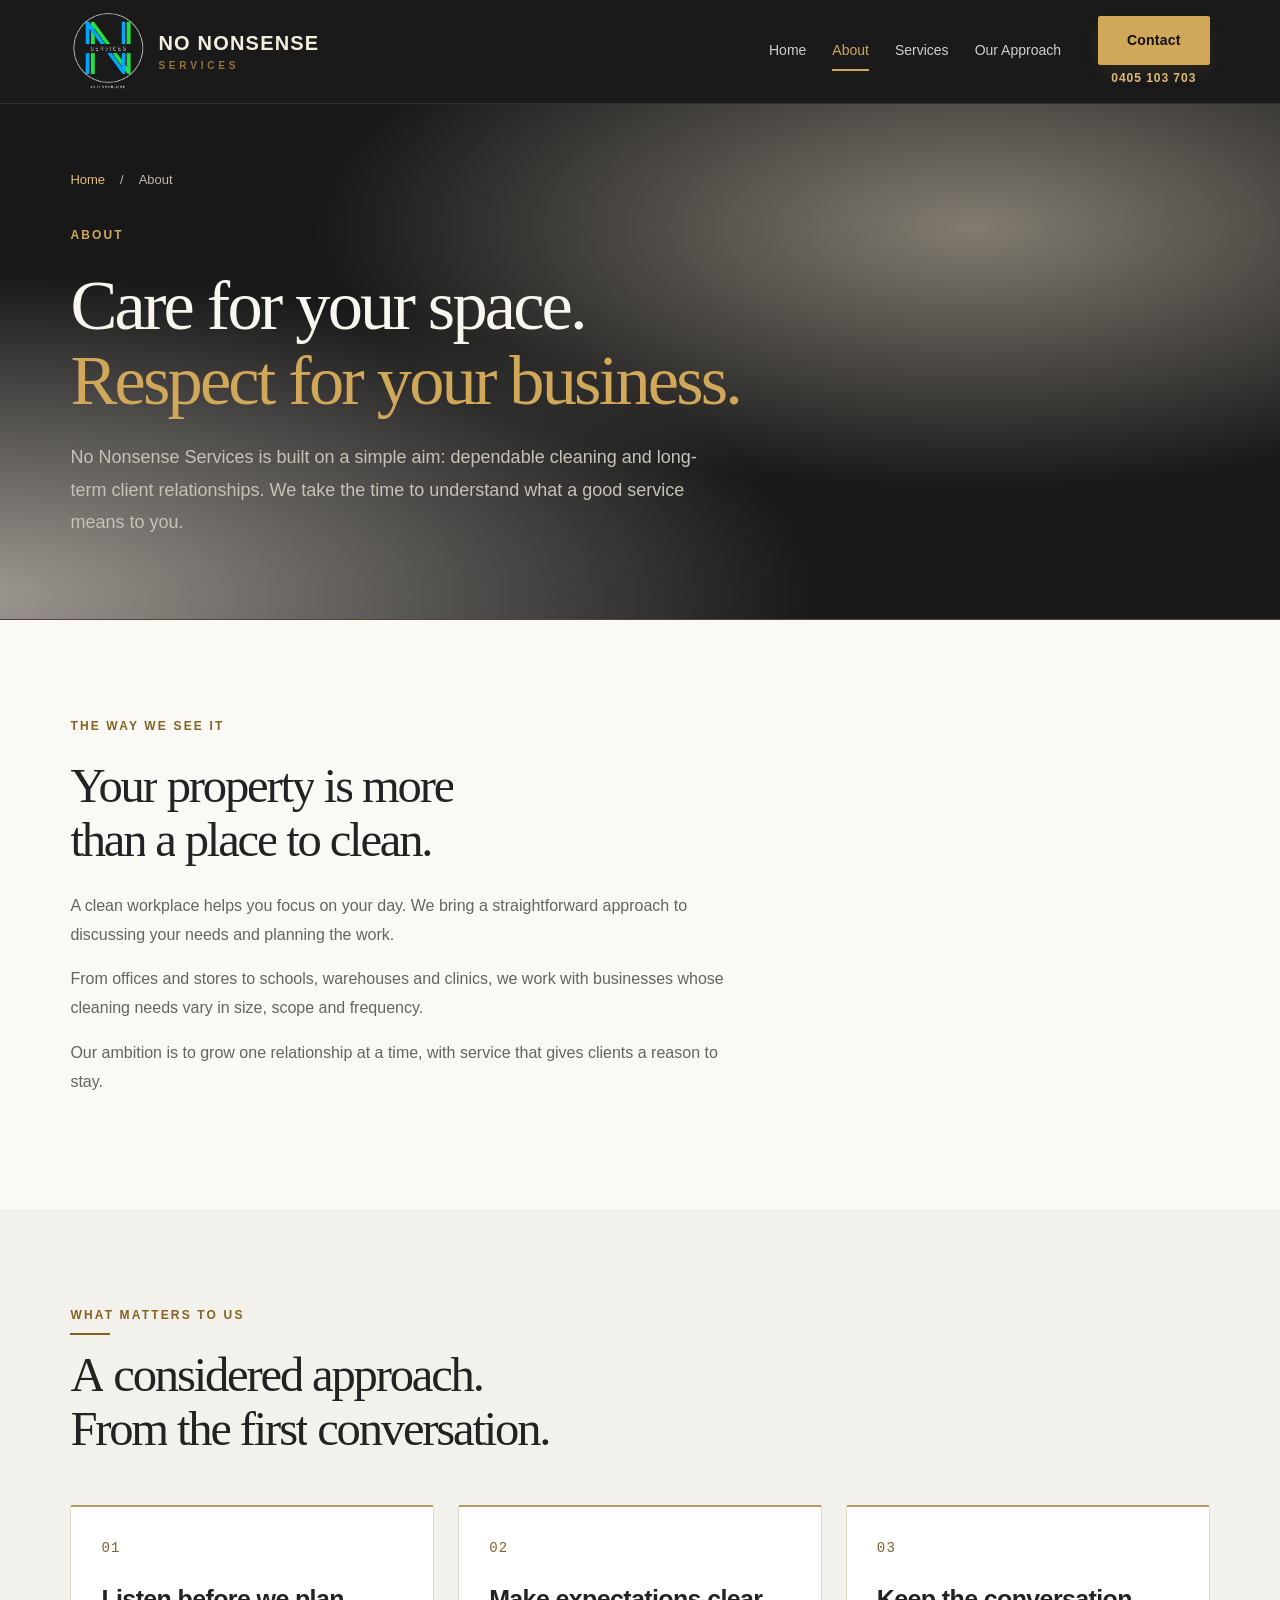
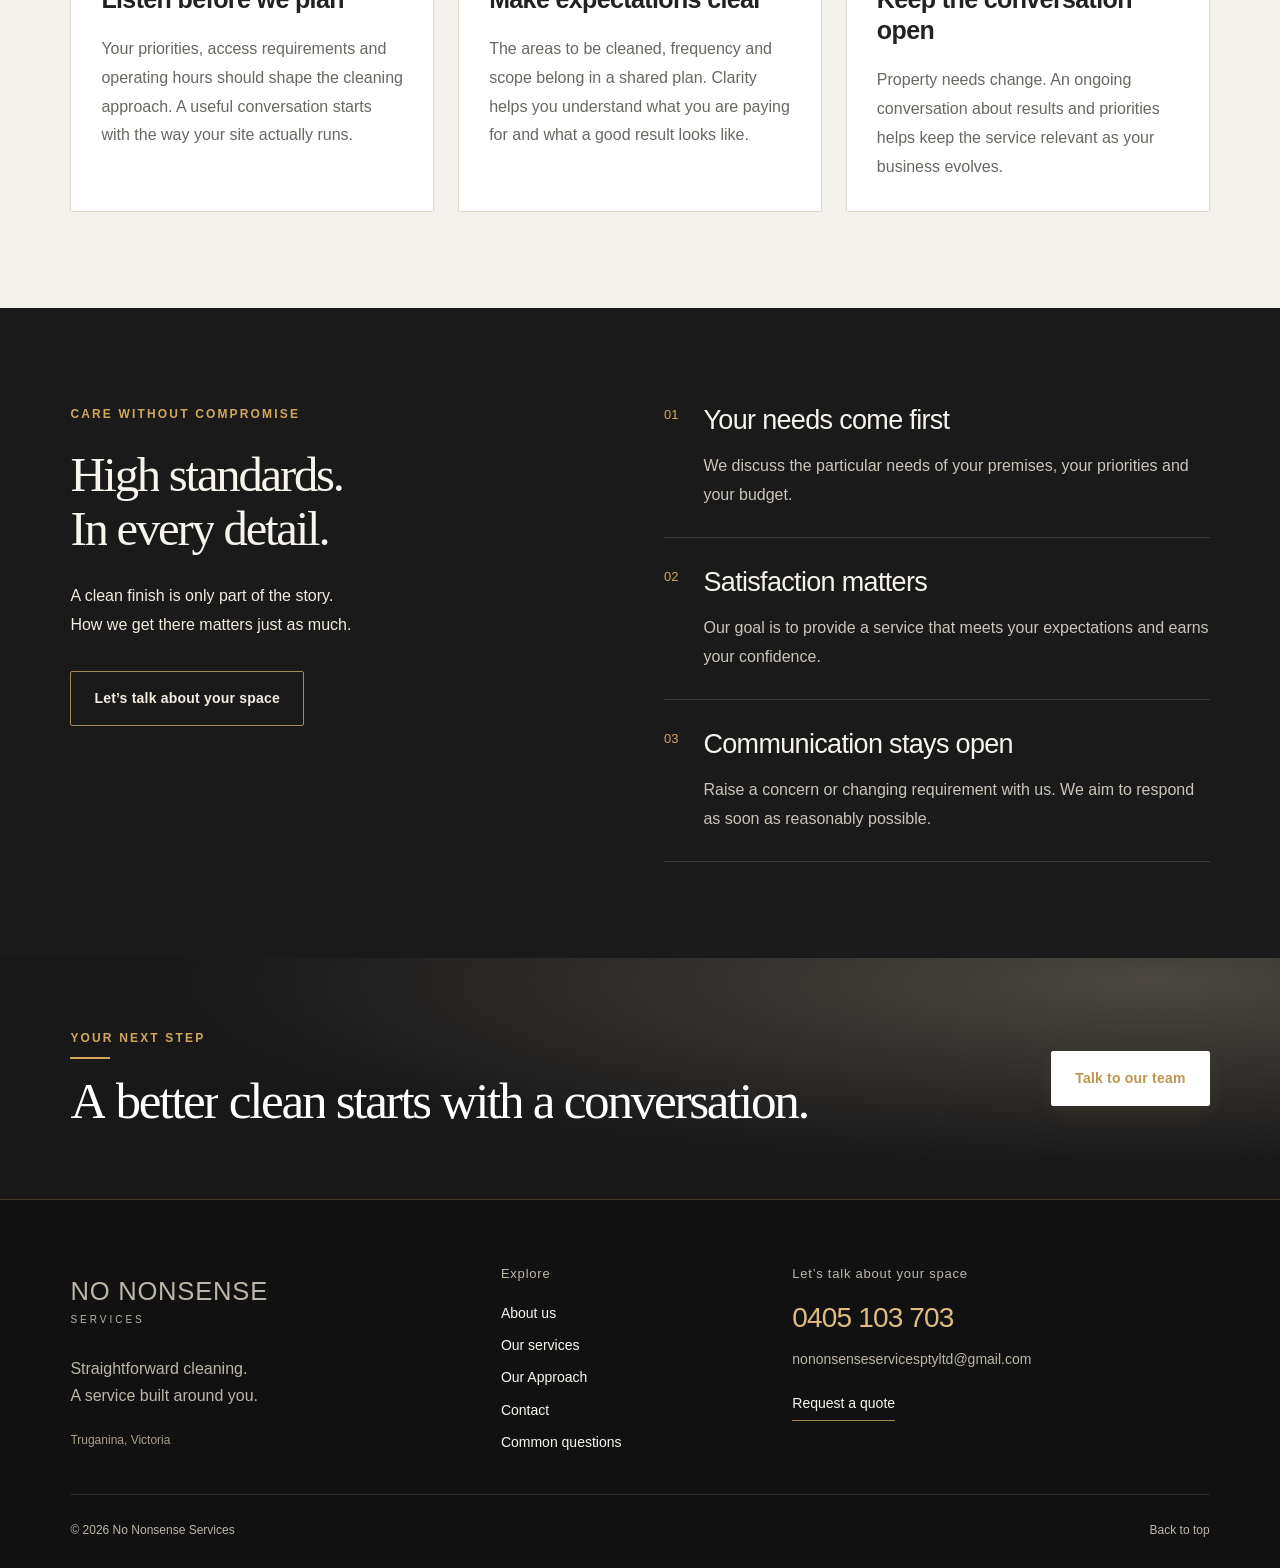
==== commit 3facd165: "Revisioned to No Nonsense Services" ====
--- a/about.html
+++ b/about.html
@@ -1,30 +1,188 @@
-<!doctype html>
-<html lang="en-AU" data-bs-theme="light">
+<!DOCTYPE html>
+
+<html data-bs-theme="light" lang="en-AU">
 <head>
-<meta charset="UTF-8"><meta name="viewport" content="width=device-width, initial-scale=1">
-<title>About us | Versatile Cleaning</title>
-<meta name="description" content="Meet Versatile’s approach to commercial property care: thoughtful planning, clear expectations and attention to detail.">
-<meta name="theme-color" content="#111112">
-<link rel="icon" href="data:image/svg+xml,%3Csvg xmlns='http://www.w3.org/2000/svg' viewBox='0 0 32 32'%3E%3Crect width='32' height='32' rx='6' fill='%23111112'/%3E%3Cpath d='M7 8l9 17L25 8' fill='none' stroke='%23ffffff' stroke-width='4'/%3E%3C/svg%3E">
-<link rel="stylesheet" href="assets/bootstrap.min.css"><link rel="stylesheet" href="style.css?v=20261002-gold">
-<link rel="stylesheet" href="elegance.css?v=1">
-<link rel="stylesheet" href="assets/lenis.css"><link rel="stylesheet" href="scroll-motion.css?v=1">
-<link rel="stylesheet" href="polish.css?v=20261013">
-<link rel="canonical" href="https://versatile-cleaning-studio.true-ring-2430.chatgpt.site/about.html"><meta property="og:type" content="website"><meta property="og:site_name" content="Versatile Property Services"><meta property="og:title" content="About us | Versatile Cleaning"><meta property="og:description" content="Meet Versatile’s approach to commercial property care: thoughtful planning, clear expectations and attention to detail."><meta property="og:url" content="https://versatile-cleaning-studio.true-ring-2430.chatgpt.site/about.html">
+<meta charset="utf-8"/>
+<meta content="width=device-width, initial-scale=1" name="viewport"/>
+<title>About us | No Nonsense Services</title>
+<meta content="No Nonsense Services: office, warehouse, retail, school, medical and dental clinic, and builders cleaning. Based in Truganina. Request a free quote." name="description"/>
+<meta content="#111112" name="theme-color"/>
+<link href="assets/nns-logo.png" rel="icon"/>
+<link href="assets/bootstrap.min.css" rel="stylesheet"/>
+<link href="style.css?v=20261016c" rel="stylesheet"/>
+<link href="https://versatile-cleaning-studio.true-ring-2430.chatgpt.site/about.html" rel="canonical"/>
+<meta content="website" property="og:type"/>
+<meta content="No Nonsense Services" property="og:site_name"/>
+<meta content="About us | No Nonsense Services" property="og:title"/>
+<meta content="No Nonsense Services: office, warehouse, retail, school, medical and dental clinic, and builders cleaning. Based in Truganina. Request a free quote." property="og:description"/>
+<meta content="https://versatile-cleaning-studio.true-ring-2430.chatgpt.site/about.html" property="og:url"/>
 </head>
 <body>
 <a class="skip-link" href="#main">Skip to content</a>
-<div class="utility-bar"><div class="container-fluid site-container d-flex justify-content-between"><span>Considered care. Exceptional spaces.</span><a href="tel:1300809090">Let’s talk <span class="ms-2">1300 80 90 90</span></a></div></div>
-<header class="site-header"><nav class="navbar navbar-expand-lg site-container container-fluid" aria-label="Main navigation"><a class="navbar-brand" href="index.html" aria-label="Versatile Cleaning home"><img src="assets/logo.png" width="190" height="64" alt="Versatile Property Services"></a><button class="navbar-toggler" type="button" data-bs-toggle="collapse" data-bs-target="#navigation" aria-controls="navigation" aria-expanded="false" aria-label="Open navigation"><span class="navbar-toggler-icon"></span></button><div class="collapse navbar-collapse" id="navigation"><ul class="navbar-nav ms-auto gap-lg-3 align-items-lg-center"><li class="nav-item"><a class="nav-link" data-page="index" href="index.html">Home</a></li><li class="nav-item"><a class="nav-link" data-page="about" aria-current="page" href="about.html">About</a></li><li class="nav-item dropdown"><button class="nav-link dropdown-toggle" data-page="services" id="servicesMenu" type="button" data-bs-toggle="dropdown" aria-expanded="false">Services</button><ul class="dropdown-menu" aria-labelledby="servicesMenu"><li><a class="dropdown-item" href="services.html">All services</a></li><li><hr class="dropdown-divider"></li><li><a class="dropdown-item" href="services.html#commercial">Commercial & offices</a></li><li><a class="dropdown-item" href="services.html#education">Education & childcare</a></li><li><a class="dropdown-item" href="services.html#industrial">Industrial facilities</a></li><li><a class="dropdown-item" href="services.html#government">Government & public spaces</a></li><li><a class="dropdown-item" href="services.html#healthcare">Healthcare & aged care</a></li><li><a class="dropdown-item" href="services.html#specialist">Specialist cleaning</a></li></ul></li><li class="nav-item"><a class="nav-link" data-page="accreditations" href="accreditations.html">Accreditations</a></li><li class="nav-item ms-lg-3"><a class="btn btn-dark" data-page="contact" href="contact.html">Contact</a></li></ul></div></nav></header>
-<main id="main"><section class="page-hero"><div class="site-container container-fluid"><nav class="breadcrumbs" aria-label="Breadcrumb"><a href="index.html">Home</a><span aria-hidden="true">/</span><span aria-current="page">About</span></nav><div class="eyebrow">ABOUT</div><h1>Care for your space.<br><em>Respect for your business.</em></h1><p>We believe the best cleaning partnership makes everyday life easier — for the people who manage your property and everyone who uses it.</p></div></section><section class="section-space"><div class="site-container container-fluid"><div class="row g-5 align-items-center"><div class="col-lg-6"><img class="editorial-image" src="assets/commercial-photo.jpg" width="500" height="500" alt="Professional cleaner preparing equipment" loading="lazy"></div><div class="col-lg-5 offset-lg-1"><div class="eyebrow">THE WAY WE SEE IT</div><h2>Your property is more<br>than a place to clean.</h2><p class="text-secondary mt-4">It is where people arrive, work, learn and connect. The quality of its care shapes how they feel about being there.</p><p class="text-secondary">Versatile brings together everyday cleaning and specialist services with a focus on safety, communication and the small details that make a space feel well looked after.</p><p class="text-secondary">Whether you manage one workplace or several different environments, the starting point is the same: understanding what matters to you.</p></div></div></div></section><section class="section-space services"><div class="site-container container-fluid"><div class="section-heading"><div><div class="eyebrow">WHAT MATTERS TO US</div><h2>A considered approach.<br>From the first conversation.</h2></div></div><div class="row g-4"><div class="col-md-4"><article class="detail-card"><span class="detail-number">01</span><h3>Listen before we plan</h3><p>Your priorities, access requirements and operating hours should shape the cleaning approach. A useful conversation starts with the way your site actually runs.</p></article></div><div class="col-md-4"><article class="detail-card"><span class="detail-number">02</span><h3>Make expectations clear</h3><p>The areas to be cleaned, frequency and scope belong in a shared plan. Clarity helps you understand what you are paying for and what a good result looks like.</p></article></div><div class="col-md-4"><article class="detail-card"><span class="detail-number">03</span><h3>Keep the conversation open</h3><p>Property needs change. An ongoing conversation about results and priorities helps keep the service relevant as your business evolves.</p></article></div></div></div></section><section id="standards" class="standards section-space"><div class="site-container container-fluid"><div class="row g-5"><div class="col-lg-5"><div class="eyebrow light">CARE WITHOUT COMPROMISE</div><h2>High standards.<br>In every detail.</h2><p class="standards-intro">A clean finish is only part of the story.<br>How we get there matters just as much.</p><a class="btn btn-outline-light" href="contact.html">Let’s talk about your space</a></div><div class="col-lg-6 offset-lg-1"><div class="standard-row"><span>01</span><div><h3>People & safety first</h3><p>Trained teams, appropriate equipment and a considered approach to every task.</p></div></div><div class="standard-row"><span>02</span><div><h3>Quality you can see</h3><p>Supervision, inspections and regular audits help keep expectations clear and standards consistent.</p></div></div><div class="standard-row"><span>03</span><div><h3>A lighter footprint</h3><p>Responsible procurement and practical environmental choices are part of the way we work.</p></div></div></div></div></div></section><section class="page-cta"><div class="site-container container-fluid"><div><div class="eyebrow">YOUR NEXT STEP</div><h2>A better clean starts with a conversation.</h2></div><a class="btn btn-lime" href="contact.html">Talk to our team</a></div></section></main>
-<footer class="footer-clean"><div class="site-container container-fluid">
+<div class="utility-bar">
+<div class="container-fluid site-container d-flex justify-content-between">
+<span>Good cleaning. No nonsense.</span><a href="tel:0405103703">Let’s talk <span class="ms-2">0405 103 703</span></a>
+</div>
+</div>
+<header class="site-header">
+<nav aria-label="Main navigation" class="navbar navbar-expand-lg site-container container-fluid">
+<a aria-label="No Nonsense Services home" class="navbar-brand brand-with-logo" href="index.html"><img alt="No Nonsense Services logo" class="company-logo" height="76" src="assets/nns-logo.png" width="76"/><span class="nns-wordmark">NO NONSENSE<span>SERVICES</span></span></a><button aria-controls="navigation" aria-expanded="false" aria-label="Open navigation" class="navbar-toggler" data-bs-target="#navigation" data-bs-toggle="collapse" type="button">
+<span class="navbar-toggler-icon"></span>
+</button>
+<div class="collapse navbar-collapse" id="navigation">
+<ul class="navbar-nav ms-auto gap-lg-3 align-items-lg-center">
+<li class="nav-item"><a class="nav-link" data-page="index" href="index.html">Home</a></li>
+<li class="nav-item"><a aria-current="page" class="nav-link" data-page="about" href="about.html">About</a></li>
+<li class="nav-item dropdown">
+<button aria-expanded="false" class="nav-link dropdown-toggle" data-bs-toggle="dropdown" data-page="services" id="servicesMenu" type="button">
+Services
+</button>
+<ul aria-labelledby="servicesMenu" class="dropdown-menu"><li><a class="dropdown-item" href="services.html">All services</a></li><li><hr class="dropdown-divider"/></li><li><a class="dropdown-item" href="services.html#commercial">Office &amp; commercial</a></li><li><a class="dropdown-item" href="services.html#education">School cleaning</a></li><li><a class="dropdown-item" href="services.html#industrial">Warehouse cleaning</a></li><li><a class="dropdown-item" href="services.html#retail">Retail cleaning</a></li><li><a class="dropdown-item" href="services.html#healthcare">Medical &amp; dental clinics</a></li><li><a class="dropdown-item" href="services.html#builders">Builders &amp; construction cleaning</a></li></ul>
+</li>
+<li class="nav-item"><a class="nav-link" data-page="approach" href="approach.html">Our Approach</a></li>
+<li class="nav-item ms-lg-3 nav-contact-stack"><a class="btn btn-dark" data-page="contact" href="contact.html">Contact</a><a aria-label="Call No Nonsense Services on 0405 103 703" class="nav-contact-phone" href="tel:0405103703">0405 103 703</a></li>
+</ul>
+</div>
+</nav>
+</header>
+<main id="main">
+<section class="page-hero">
+<div class="site-container container-fluid">
+<nav aria-label="Breadcrumb" class="breadcrumbs">
+<a href="index.html">Home</a><span aria-hidden="true">/</span><span aria-current="page">About</span>
+</nav>
+<div class="eyebrow">ABOUT</div>
+<h1>Care for your space.<br/><em>Respect for your business.</em></h1>
+<p>No Nonsense Services is built on a simple aim: dependable cleaning and long-term client relationships. We take the time to understand what a good service means to you.</p>
+</div>
+</section>
+<section class="section-space">
+<div class="site-container container-fluid">
+<div class="row g-5 align-items-center">
+<div class="col-lg-9 editorial-copy">
+<div class="eyebrow">THE WAY WE SEE IT</div>
+<h2>Your property is more<br/>than a place to clean.</h2>
+<p class="text-secondary mt-4">A clean workplace helps you focus on your day. We bring a straightforward approach to discussing your needs and planning the work.</p>
+<p class="text-secondary">From offices and stores to schools, warehouses and clinics, we work with businesses whose cleaning needs vary in size, scope and frequency.</p>
+<p class="text-secondary">Our ambition is to grow one relationship at a time, with service that gives clients a reason to stay.</p>
+</div>
+</div>
+</div>
+</section>
+<section class="section-space services">
+<div class="site-container container-fluid">
+<div class="section-heading">
+<div>
+<div class="eyebrow">WHAT MATTERS TO US</div>
+<h2>A considered approach.<br/>From the first conversation.</h2>
+</div>
+</div>
+<div class="row g-4">
+<div class="col-md-4">
+<article class="detail-card">
+<span class="detail-number">01</span>
+<h3>Listen before we plan</h3>
+<p>
+Your priorities, access requirements and operating hours should shape the cleaning approach. A useful conversation starts
+with the way your site actually runs.
+</p>
+</article>
+</div>
+<div class="col-md-4">
+<article class="detail-card">
+<span class="detail-number">02</span>
+<h3>Make expectations clear</h3>
+<p>
+The areas to be cleaned, frequency and scope belong in a shared plan. Clarity helps you understand what you are paying for
+and what a good result looks like.
+</p>
+</article>
+</div>
+<div class="col-md-4">
+<article class="detail-card">
+<span class="detail-number">03</span>
+<h3>Keep the conversation open</h3>
+<p>
+Property needs change. An ongoing conversation about results and priorities helps keep the service relevant as your
+business evolves.
+</p>
+</article>
+</div>
+</div>
+</div>
+</section>
+<section class="standards section-space" id="standards">
+<div class="site-container container-fluid">
+<div class="row g-5">
+<div class="col-lg-5">
+<div class="eyebrow light">CARE WITHOUT COMPROMISE</div>
+<h2>High standards.<br/>In every detail.</h2>
+<p class="standards-intro">A clean finish is only part of the story.<br/>How we get there matters just as much.</p>
+<a class="btn btn-outline-light" href="contact.html">Let’s talk about your space</a>
+</div>
+<div class="col-lg-6 offset-lg-1">
+<div class="standard-row">
+<span>01</span>
+<div>
+<h3>Your needs come first</h3>
+<p>We discuss the particular needs of your premises, your priorities and your budget.</p>
+</div>
+</div>
+<div class="standard-row">
+<span>02</span>
+<div>
+<h3>Satisfaction matters</h3>
+<p>Our goal is to provide a service that meets your expectations and earns your confidence.</p>
+</div>
+</div>
+<div class="standard-row">
+<span>03</span>
+<div>
+<h3>Communication stays open</h3>
+<p>Raise a concern or changing requirement with us. We aim to respond as soon as reasonably possible.</p>
+</div>
+</div>
+</div>
+</div>
+</div>
+</section>
+<section class="page-cta">
+<div class="site-container container-fluid">
+<div>
+<div class="eyebrow">YOUR NEXT STEP</div>
+<h2>A better clean starts with a conversation.</h2>
+</div>
+<a class="btn btn-lime" href="contact.html">Talk to our team</a>
+</div>
+</section>
+</main>
+<footer class="footer-clean">
+<div class="site-container container-fluid">
 <div class="footer-layout">
-<div class="footer-intro"><a class="footer-brand" href="index.html">versatile<span>PROPERTY SERVICES</span></a><p>Thoughtful cleaning.<br>Spaces that feel their best.</p><p class="footer-regions">Sydney · Melbourne · Brisbane · Wellington</p></div>
-<nav class="footer-links" aria-label="Footer navigation"><h3>Explore</h3><a href="about.html">About us</a><a href="services.html">Our services</a><a href="accreditations.html">Accreditations</a><a href="contact.html">Contact</a><a href="contact.html#questions">Common questions</a></nav>
-<div class="footer-contact"><h3>Let’s talk about your space</h3><a class="footer-phone" href="tel:1300809090">1300 80 90 90</a><a class="footer-email" href="mailto:customerservice@versatileservices.com.au">customerservice@versatileservices.com.au</a><a class="footer-enquiry" href="contact.html">Request a quote</a></div>
+<div class="footer-intro">
+<a class="footer-brand brand-with-logo" href="index.html"><span class="footer-wordmark">NO NONSENSE<span>SERVICES</span></span></a>
+<p>Straightforward cleaning.<br/>A service built around you.</p>
+<p class="footer-regions">Truganina, Victoria</p>
 </div>
-<div class="footer-bottom"><span>© <span id="year">2026</span> Versatile Property Services Pty Ltd.</span><div><a href="https://www.versatilecleaning.com.au/terms-and-conditions/" target="_blank" rel="noopener">Terms &amp; conditions</a><a href="#" aria-label="Back to top">Back to top</a></div></div>
-</div></footer>
-<div class="modal fade" id="serviceModal" tabindex="-1" aria-labelledby="serviceTitle" aria-hidden="true"><div class="modal-dialog modal-dialog-centered"><div class="modal-content"><div class="modal-header"><span class="eyebrow mb-0">OUR EXPERTISE</span><button type="button" class="btn-close" data-bs-dismiss="modal" aria-label="Close"></button></div><div class="modal-body"><h2 id="serviceTitle"></h2><p id="serviceDescription" class="text-secondary"></p><ul id="serviceDetails"></ul></div><div class="modal-footer"><button type="button" class="btn btn-dark" id="serviceQuote">Enquire about this service</button></div></div></div></div>
-<script src="assets/bootstrap.bundle.min.js"></script><script src="assets/lenis.min.js"></script><script src="script.js?v=20261013"></script><script src="scroll-motion.js?v=20261013"></script>
-</body></html>
+<nav aria-label="Footer navigation" class="footer-links">
+<h3>Explore</h3>
+<a href="about.html">About us</a><a href="services.html">Our services</a><a href="approach.html">Our Approach</a><a href="contact.html">Contact</a><a href="contact.html#questions">Common questions</a>
+</nav>
+<div class="footer-contact">
+<h3>Let’s talk about your space</h3>
+<a class="footer-phone" href="tel:0405103703">0405 103 703</a><a class="footer-email" href="mailto:nononsenseservicesptyltd@gmail.com">nononsenseservicesptyltd@gmail.com</a><a class="footer-enquiry" href="contact.html">Request a quote</a>
+</div>
+</div>
+<div class="footer-bottom">
+<span>© <span id="year">2026</span> No Nonsense Services</span>
+<div>
+<a aria-label="Back to top" href="#">Back to top</a>
+</div>
+</div>
+</div>
+</footer>
+<script src="assets/bootstrap.bundle.min.js"></script>
+<script src="assets/lenis.min.js"></script>
+<script src="form-config.js?v=20261016b"></script><script src="script.js?v=20261016b"></script>
+</body>
+</html>
--- a/style.css
+++ b/style.css
@@ -1,236 +1,4940 @@
-/* VERSATILE / CLEAR SPACE — cobalt, paper white and graphite */
-:root{color-scheme:light;--ink:#201f1e;--navy:#201f1e;--green:#be954f;--gold:#be954f;--blue:#be954f;--muted:#807664;--line:#e8e2d9;--soft:#f7f3ed;--paper:#fff;--bs-body-bg:#fff;--bs-body-color:#201f1e}*{box-sizing:border-box}html{scroll-behavior:smooth;scroll-padding-top:108px}body{font-family:'Helvetica Neue',Arial,sans-serif;font-size:16px;line-height:1.7;background:#fff;color:var(--ink);-webkit-font-smoothing:antialiased}a{color:inherit;text-decoration:none}button{font:inherit}a,button,input,select,textarea{touch-action:manipulation}a:focus-visible,button:focus-visible{outline:3px solid #be954f;outline-offset:5px}::selection{color:#fff;background:#be954f}.site-container{max-width:1550px;padding-inline:5.5%}.utility-bar{display:none}.site-header{position:sticky;top:0;background:#ffffffed;backdrop-filter:blur(18px);z-index:1000;border-bottom:1px solid var(--line)}.navbar{min-height:94px}.navbar-brand img{object-fit:contain;width:175px;height:58px}.nav-link{font-size:14px;color:#70685a;padding:10px 5px!important;font-weight:500}.nav-link:hover,.nav-link:focus,.nav-link[aria-current=page],.navbar-nav .nav-link.show{color:var(--blue)}.nav-link[aria-current=page]{text-decoration:underline;text-underline-offset:9px}.navbar-toggler{border:0}.btn{font-size:14px;font-weight:600;border-radius:6px;padding:16px 23px;line-height:1.5;transition:transform .25s,background .25s,box-shadow .25s}.btn:hover{transform:translateY(-3px)}.btn-dark,.btn-lime{background:var(--blue);border-color:var(--blue);color:white}.btn-dark:hover,.btn-dark:focus-visible,.btn-dark:active,.btn-lime:hover{background:#9e7a3b!important;border-color:#9e7a3b!important;color:white!important;box-shadow:0 8px 24px #be954f26}.navbar .btn{padding:12px 25px}.btn-outline-light{color:white;border-color:#dcc69f}.btn-outline-light:hover{color:#be954f;background:white;border-color:white}.dropdown-menu{background:white;border:1px solid var(--line);border-radius:10px;padding:10px;min-width:300px;box-shadow:0 18px 50px #1f1e1c1a}.dropdown-item{font-size:14px;padding:12px;border-radius:5px;color:var(--ink)}.dropdown-item:hover,.dropdown-item:focus{background:#faf7f2;color:var(--blue)}
-h1,h2,h3{font-weight:600;letter-spacing:-.055em;line-height:1.06}h1{font-size:clamp(48px,6vw,90px)}h2{font-size:clamp(34px,3.8vw,56px);margin:0}h3{font-size:27px;letter-spacing:-.035em;line-height:1.2}h1 em{font-style:normal;color:var(--blue)}.eyebrow{font-family:monospace;font-size:12px;letter-spacing:.12em;font-weight:500;color:var(--blue);margin-bottom:23px}.accent-word{color:var(--blue)}.text-secondary{color:var(--muted)!important}.text-link{border:0;border-bottom:1px solid #dfcba8;background:none;padding:5px 0;display:inline-flex;align-items:center;gap:22px;justify-content:space-between;color:var(--blue);font-size:14px;font-weight:500}.text-link:hover{color:#866732;border-color:#866732}.new-hero{background:#fdfcfa;padding:34px 0 55px;border-bottom:1px solid var(--line)}.hero-kicker{display:flex;justify-content:space-between;gap:20px;font-family:monospace;letter-spacing:.05em;font-size:11px;color:#857b69;padding-bottom:40px}.hero-kicker span:first-child{color:var(--blue)}.hero-layout{display:grid;grid-template-columns:1.18fr 1fr;gap:35px;align-items:center}.hero-message{padding:20px 0}.hero-message h1{font-size:clamp(60px,6.8vw,104px);line-height:.99;letter-spacing:-.07em;margin:0 0 30px}.hero-message h1 span{color:var(--blue)}.hero-message>p{color:#807664;font-size:18px;line-height:1.7;margin:0 0 32px}.hero-actions{display:flex;align-items:center;flex-wrap:wrap;gap:20px}.hero-small-note{font-size:12px;color:#7f8896;margin-top:39px}.hero-visual{position:relative;padding:0 0 28px 24px}.hero-visual>img{width:100%;height:490px;object-fit:cover;object-position:58% center;border-radius:130px 10px 10px 10px}.hero-stamp{position:absolute;left:-15px;bottom:80px;background:var(--blue);color:#fff;padding:24px 28px;border-radius:8px;display:flex;align-items:center;gap:20px;box-shadow:0 12px 40px #906f3526}.hero-stamp>span{font-size:46px;font-weight:500;letter-spacing:-.06em;line-height:1}.hero-stamp p{font-size:13px;line-height:1.5;margin:0;color:#f5eee3}.photo-caption{text-align:right;font-size:10px;font-family:monospace;letter-spacing:.08em;margin-top:14px;color:#948975}.assurance{background:white;border-bottom:1px solid var(--line)}.assurance-item{display:flex;gap:17px;align-items:center;border-right:1px solid var(--line);padding:0 25px;margin-block:30px;color:#807665;font-size:13px;line-height:1.6}.assurance-item:first-child{padding-left:0}.assurance-item:last-child{border:0}.assurance-mark{font-size:25px;letter-spacing:-.04em;font-weight:600;min-width:45px;color:var(--blue)}.section-space{padding:100px 0}.section-heading{display:flex;align-items:flex-end;justify-content:space-between;gap:35px;margin-bottom:45px}.section-heading p{font-size:16px;color:var(--muted);max-width:380px;margin:0}.services{background:var(--soft)}.home-expertise{background:#fff}.home-expertise .service-grid{--bs-gutter-x:24px;row-gap:24px!important}.sector-tile{position:relative;display:flex;flex-direction:column;align-items:flex-start;height:100%;padding:35px 35px 35px 105px;border:1px solid var(--line);border-radius:9px;transition:background .3s,border-color .3s,transform .3s}.sector-tile:hover{background:#fcfbf8;border-color:#e8dac2;transform:translateY(-4px)}.tile-number{position:absolute;top:37px;left:30px;color:#e0ccaa;font-size:28px;line-height:1}.sector-tile h3{font-size:25px;font-weight:500}.sector-tile p{font-size:16px;color:var(--muted);margin:16px 0 23px;max-width:450px}.sector-tile .text-link{margin-top:auto}.standards{background:var(--blue);color:white}.standards .eyebrow{color:#efe5d3}.standards .text-link{color:white;border-color:#e7d8bd}.standards .section-heading p{color:#f3ebde}.home-accreditations{background:var(--blue);color:white}.accreditation-tile{height:100%;padding:32px;border:1px solid #d7bf94;border-radius:8px;background:#ffffff08}.accreditation-tile .eyebrow{display:block;color:#f0e7d8;margin-bottom:40px}.accreditation-tile h3{font-size:29px;line-height:1.15;font-weight:500}.accreditation-tile p{font-size:16px;line-height:1.7;color:#f3ecdf;margin:22px 0 0}.cert-note{color:#f0e7d8;font-size:13px;margin:28px 0 0}.editorial-image{width:100%;height:490px;object-fit:cover;border-radius:8px}.home-about .editorial-image{border-radius:8px 90px 8px 8px}.home-about{padding-bottom:30px}.home-about p{max-width:490px}.industries{background:white}.industry-list{display:grid;grid-template-columns:1fr 1fr;column-gap:32px}.industry-list button{display:flex;justify-content:space-between;align-items:center;gap:18px;background:none;border:0;border-bottom:1px solid var(--line);padding:24px 0;font-size:16px;color:var(--ink);text-align:left}.industry-list button:hover{color:var(--blue)}.industry-list span{color:#d4ba8c;font-family:monospace;font-size:12px}.quote-band{padding:65px 0;background:#f9f6f0;text-align:center}.quote-mark{font-size:80px;font-family:Georgia,serif;color:var(--blue);height:55px;line-height:1}.quote-band blockquote{max-width:890px;margin:10px auto 28px;font-size:clamp(26px,3vw,43px);font-weight:500;letter-spacing:-.04em;line-height:1.3}.quote-credit{font-size:12px;font-weight:600;letter-spacing:.07em}.quote-credit span{display:block;color:#998b72;font-size:11px;margin-top:6px}.contact-section{background:#fff}.contact-section p{max-width:420px}.contact-number{display:block;font-size:31px;letter-spacing:-.04em;color:var(--blue);margin-top:35px}.contact-email{font-size:14px;display:block;margin-top:8px;overflow-wrap:anywhere}.location-tags{display:flex;flex-wrap:wrap;gap:14px 22px;font-size:12px;color:#948975;margin-top:33px}.location-tags span{padding:5px 0;border-bottom:1px solid var(--line)}#quoteForm{padding:35px;background:#faf7f2;border-radius:10px}form h3{font-size:27px;margin-bottom:28px}.form-label{font-size:14px;font-weight:500;margin-bottom:8px}.form-label span{color:var(--blue)}.form-control,.form-select{background:white;color:var(--ink);border:1px solid #e9e3d8;border-radius:5px;padding:12px 14px;min-height:49px;font-size:14px}.form-control:focus,.form-select:focus{color:var(--ink);background:#fff;border-color:#be954f;box-shadow:0 0 0 3px #be954f1a}.form-control::placeholder{color:#a29989}.form-note{color:var(--muted);font-size:12px;margin:18px 0 14px}.form-status{color:#927036;font-size:14px;margin-top:15px}.modal-content{background:white;border:0;border-radius:14px;padding:20px;box-shadow:0 30px 100px #302e2c50}.modal-header,.modal-footer{border:0}.modal-body h2{font-size:36px;margin-bottom:24px}.modal-body ul{font-size:16px;padding-left:20px}.modal-body li{padding:5px 0}.modal-footer{justify-content:flex-start}.modal-backdrop{--bs-backdrop-opacity:.6}.modal.fade .modal-dialog{transform:translateY(20px) scale(.97);transition:transform .35s cubic-bezier(.2,.75,.25,1)}.modal.show .modal-dialog{transform:none}
-footer{background:#1e1d1c;color:#fff;padding:60px 0 25px}.footer-top{display:flex;align-items:center;justify-content:space-between;gap:30px;padding-bottom:45px}.footer-brand{font-size:45px;font-weight:600;letter-spacing:-.06em;line-height:1}.footer-brand span{font-size:10px;letter-spacing:.2em;display:block;font-weight:400;margin-top:12px;color:#d3c2a4}.footer-top p{font-size:20px;color:#d3c8b5;line-height:1.4;margin:0}.footer-bottom{display:flex;align-items:center;justify-content:space-between;gap:25px;border-top:1px solid #ffffff25;padding-top:25px;font-size:12px;color:#c7baa3}.footer-bottom div{display:flex;gap:25px}.footer-bottom a{font-size:14px}.skip-link{position:fixed;left:16px;top:-100px;z-index:1100;background:var(--blue);color:white;padding:12px 20px}.skip-link:focus{top:12px}
-.page-hero{padding:25px 0 75px;background:#faf8f3;border-bottom:1px solid #f3ece0}.breadcrumbs{display:flex;gap:15px;font-family:monospace;font-size:12px;color:#9b8a6c;margin-bottom:55px}.breadcrumbs a:hover{color:var(--blue)}.page-hero h1{max-width:1100px;font-size:clamp(44px,5.4vw,80px)}.page-hero p{max-width:720px;font-size:18px;color:#90826a;margin:25px 0 0}.detail-card{height:100%;padding:32px;border:1px solid #ede4d4;background:#fff;border-radius:10px}.detail-number{font-family:monospace;color:var(--blue);font-size:14px;display:block;margin-bottom:32px}.detail-card h3{font-size:28px}.detail-card p{color:var(--muted);font-size:16px;margin:20px 0 0}.standard-row{display:flex;gap:25px;padding:28px 0;border-bottom:1px solid #d6bd92}.standard-row:first-child{padding-top:0}.standard-row>span{color:#f0e6d6;font-size:13px}.standard-row h3{font-weight:500;font-size:27px;margin-bottom:15px}.standard-row p,.standards-intro{color:#f3ebde;font-size:16px;margin:0}.standards-intro{margin:25px 0 32px}.page-cta{background:#be954f;color:#fff;padding:65px 0}.page-cta .site-container{display:flex;align-items:center;justify-content:space-between;gap:40px}.page-cta h2{font-size:42px;max-width:720px}.page-cta .eyebrow{color:#f2e9da}.page-cta .btn{flex-shrink:0;background:#fff;color:#be954f;border-color:#fff}.page-cta .btn:hover{background:#faf7f2!important;color:#be954f!important;border-color:#faf7f2!important}.service-jump{background:#fff;border-bottom:1px solid var(--line)}.service-jump .site-container{display:flex;flex-wrap:wrap;gap:14px 28px;padding-block:22px}.service-jump a{font-size:14px;color:#80735c}.service-jump a:hover{color:var(--blue)}.sector-section{padding:80px 0;border-bottom:1px solid var(--line)}.sector-section:nth-of-type(even){background:#fdfcfa}.sector-subtitle{font-size:23px;font-weight:400;line-height:1.4;color:#b89558;max-width:420px;margin-top:23px}.scope-list{padding:0;list-style:none;margin:25px 0}.scope-list li{padding:13px 0;border-bottom:1px solid var(--line);font-size:16px}.scope-list li::before{content:'✓';color:#be954f;margin-right:12px}.specialist-row{display:flex;justify-content:space-between;align-items:center;gap:35px;padding:30px 0;border-bottom:1px solid #e8dfcf}.specialist-row p{color:var(--muted);max-width:750px;margin:15px 0 0}.specialist-row .text-link{flex-shrink:0}.location-card{height:100%;padding:28px;background:white;border-radius:9px;border-top:3px solid #be954f}.location-card h3{font-size:27px}.location-card address{font-size:15px;color:var(--muted);margin:20px 0 0}.intro-copy{padding-top:35px}.muted-heading{color:#b4a58c}.service-card{height:100%;background:white;border-radius:10px;overflow:hidden}.service-image{position:relative;height:260px}.service-image img{width:100%;height:100%;object-fit:cover}.service-image>span{position:absolute;top:20px;left:20px;background:white;padding:5px 12px;font-size:12px}.service-body{padding:25px}.service-body p{color:var(--muted)}.plus{font-size:24px}.additional-services{display:flex;justify-content:space-between;gap:25px;flex-wrap:wrap;padding-top:30px}.additional-services>span{font-size:12px}.additional-services button{border:0;background:none;color:var(--blue)}
-@media(max-width:1199px){.hero-message h1{font-size:75px}.hero-layout{gap:20px}.hero-visual>img{height:450px}.hero-stamp{left:0;padding:21px}.hero-actions{gap:17px}.hero-actions .btn{font-size:13px}.nav-link{font-size:13px}.navbar .gap-lg-3{gap:.8rem!important}.sector-tile{padding-left:85px}.tile-number{left:23px}}
-@media(max-width:991px){.navbar{min-height:85px}.navbar-collapse{padding:20px 0}.navbar-nav{align-items:stretch}.nav-item{width:100%}.nav-item:last-child{margin-top:15px}.nav-link{font-size:15px;padding-block:12px!important}.dropdown-menu{box-shadow:none;min-width:0}.hero-message h1{font-size:61px}.hero-visual>img{height:440px;border-top-left-radius:85px}.hero-stamp{left:0;gap:14px;padding:20px}.hero-stamp>span{font-size:35px}.hero-stamp p{font-size:12px}.hero-message>p{font-size:16px}.hero-kicker{font-size:10px}.assurance-item{margin-block:20px;padding-inline:15px}.assurance-item:nth-child(2){border:0}.assurance-item:nth-child(3){padding-left:0}.section-space{padding:75px 0}.home-about{padding-bottom:20px}.sector-tile{padding:28px}.tile-number{position:static;margin-bottom:22px}.intro-copy{padding-top:0}.editorial-image{height:400px}.footer-top p{display:none}.footer-bottom{flex-wrap:wrap}.page-cta .site-container{flex-direction:column;align-items:flex-start}}
-@media(max-width:767px){.hero-layout{grid-template-columns:1fr;gap:15px}.hero-kicker{padding-bottom:20px}.hero-kicker span:last-child{display:none}.hero-message h1{font-size:clamp(61px,11vw,82px)}.hero-message>p{font-size:17px}.hero-small-note{margin-top:25px}.hero-visual{padding:0 0 25px 20px}.hero-visual>img{height:340px;border-top-left-radius:95px}.hero-stamp{left:0;bottom:55px;padding:22px 25px}.hero-stamp>span{font-size:42px}.hero-stamp p{font-size:13px}.new-hero{padding-bottom:20px}.section-heading{display:block}.section-heading p{margin-top:25px}.section-heading>.text-link{margin-top:25px}.assurance-item{gap:10px;font-size:12px}.assurance-mark{font-size:23px;min-width:37px}.industry-list{grid-template-columns:1fr}.specialist-row{align-items:flex-start;flex-direction:column;gap:20px}.page-hero h1{font-size:47px}.page-hero p{font-size:16px}.page-hero{padding-bottom:55px}.breadcrumbs{margin-bottom:36px}.sector-section{padding:60px 0}.detail-card{padding:28px}.accreditation-tile .eyebrow{margin-bottom:23px}}
-@media(max-width:575px){.site-container{padding-inline:6%}.hero-message h1{font-size:61px}.hero-actions{align-items:flex-start;flex-direction:column;gap:14px}.hero-message>p br{display:none}.hero-message>p{max-width:320px}.hero-visual>img{height:290px}.navbar-brand img{width:154px}.section-space{padding:60px 0}.home-about{padding-bottom:10px}.assurance-item{font-size:11px;gap:7px;padding-inline:10px}.assurance-mark{font-size:21px;min-width:34px}.section-heading{margin-bottom:33px}.sector-tile h3{font-size:26px}.quote-band{padding:50px 0}#quoteForm{padding:25px 20px}.contact-number{font-size:28px}.contact-email{font-size:13px}.footer-brand{font-size:35px}.footer-top{gap:15px}.footer-top .btn{padding:12px 15px;font-size:12px}.footer-bottom div{gap:16px;flex-wrap:wrap}.footer-bottom a{font-size:12px}.page-hero h1{font-size:41px}.page-cta h2{font-size:34px}.editorial-image{height:330px}.service-jump .site-container{gap:12px 20px}}
-@media(prefers-reduced-motion:reduce){html{scroll-behavior:auto}*,*::before,*::after{transition:none!important;animation:none!important}.btn:hover,.sector-tile:hover,.modal.fade .modal-dialog{transform:none}}
-
-/* Motion layer: finite entrances, scroll feedback and responsive micro-interactions. */
-.motion-word{display:inline-block;transform-origin:left bottom}
-.hero-message h1 .motion-word{color:inherit}
-.site-header{transition:box-shadow .3s,background .3s}
-.site-header.is-scrolled{box-shadow:0 8px 32px #3f3d3a12;background:#fffffffa}
-.site-header::after{content:'';position:absolute;bottom:-1px;left:0;width:100%;height:3px;background:var(--blue);transform:scaleX(var(--reading-progress,0));transform-origin:left;pointer-events:none}
-.nav-link{position:relative;text-decoration:none!important}
-.nav-link::after{content:'';position:absolute;left:5px;right:5px;bottom:2px;height:2px;background:var(--blue);transform:scaleX(0);transform-origin:left;transition:transform .3s cubic-bezier(.2,.7,.2,1)}
-.nav-link:hover::after,.nav-link:focus-visible::after,.nav-link[aria-current=page]::after{transform:scaleX(1)}
-.btn{position:relative;overflow:hidden;isolation:isolate;transition:transform .28s,box-shadow .28s,background .28s}
-.btn::after{content:'';position:absolute;inset:-70% auto -70% -65%;width:40%;background:linear-gradient(90deg,transparent,#ffffff36,transparent);transform:skewX(-20deg);pointer-events:none;transition:left .65s}
-.btn:hover::after,.btn:focus-visible::after{left:130%}
-.btn:active{transform:translateY(0) scale(.97)}
-.text-link{position:relative;transition:color .25s,border-color .25s,letter-spacing .25s}
-.text-link:hover{letter-spacing:.015em}
-.sector-tile{transition:transform .35s,background .35s,border-color .35s,box-shadow .35s}
-.sector-tile:hover,.sector-tile:focus-within{transform:translateY(-7px);box-shadow:0 18px 45px #a17b3b11}
-.sector-tile .tile-number{transition:color .35s,transform .35s}
-.sector-tile:hover .tile-number{color:var(--blue);transform:translateY(-3px) scale(1.12)}
-.accreditation-tile,.detail-card,.location-card{transition:transform .35s,box-shadow .35s,background .35s}
-.accreditation-tile:hover{transform:translateY(-6px);background:#ffffff12;box-shadow:0 15px 30px #7b5f2e26}
-.detail-card:hover,.location-card:hover{transform:translateY(-5px);box-shadow:0 16px 36px #3f3d3a10}
-.industry-list button{transition:color .25s,padding .25s,background .25s}
-.industry-list button:hover{padding-left:12px;background:#fcfbf8}
-.form-control,.form-select{transition:border-color .25s,box-shadow .25s,background .25s}
-.motion-line::after{content:'';display:block;width:40px;height:2px;background:currentColor;margin-top:12px;transform-origin:left;animation:line-unfold .8s cubic-bezier(.16,1,.3,1) both}
-@keyframes line-unfold{from{transform:scaleX(0);opacity:0}to{transform:scaleX(1);opacity:1}}
-@media(prefers-reduced-motion:reduce){.site-header::after,.btn::after,.nav-link::after{display:none}.sector-tile:hover,.sector-tile:focus-within,.sector-tile:hover .tile-number,.accreditation-tile:hover,.detail-card:hover,.location-card:hover,.btn:active{transform:none}.industry-list button:hover{padding-left:0}.text-link:hover{letter-spacing:normal}}
-.eyebrow.motion-line{position:relative}.motion-line::after{position:absolute;left:0;bottom:-10px;margin:0}
-@media(hover:none){.sector-tile:hover,.sector-tile:hover .tile-number,.accreditation-tile:hover,.detail-card:hover,.location-card:hover{transform:none}.btn:hover::after{left:-65%}}
-
-/* Flair: ambient blue light, depth, pointer spotlights and click ripples. */
-.new-hero,.page-hero{position:relative;isolation:isolate;overflow:hidden}
-.new-hero::before,.page-hero::before{content:'';position:absolute;z-index:-1;inset:-15%;background:radial-gradient(ellipse at 70% 30%,#eadec880,transparent 40%),radial-gradient(ellipse at 10% 85%,#f2eadd9c,transparent 40%);pointer-events:none;animation:ambient-light 14s ease-in-out infinite alternate;animation-play-state:paused}
-.ambient-live::before{animation-play-state:running}
-@keyframes ambient-light{from{transform:translate3d(-2%,-2%,0) scale(1)}to{transform:translate3d(3%,3%,0) scale(1.07)}}
-.hero-message h1>span:not(.motion-word){background:linear-gradient(110deg,#be954f 10%,#d5ba8c 42%,#ac8440 62%,#be954f 85%);background-size:240% auto;background-clip:text;-webkit-background-clip:text;color:transparent;animation:headline-colour 9s ease-in-out infinite alternate;animation-play-state:paused}
-.hero-message h1>span:not(.motion-word) .motion-word{color:transparent}
-.ambient-live .hero-message h1>span:not(.motion-word){animation-play-state:running}
-@keyframes headline-colour{to{background-position:100% center}}
-.hero-stamp{animation:badge-float 4.5s ease-in-out infinite;animation-play-state:paused}
-.ambient-live .hero-stamp{animation-play-state:running}
-@keyframes badge-float{0%,100%{translate:0 0;rotate:-1deg}50%{translate:0 -9px;rotate:1deg}}
-.hero-visual>img{box-shadow:18px 22px 0 #f6f0e5;border:1px solid #efe6d5;transition:box-shadow .6s,filter .6s}
-.hero-visual:hover>img{box-shadow:12px 16px 0 #f1e8d9;filter:saturate(1.1)}
-.sector-tile,.accreditation-tile,.detail-card,.location-card{position:relative;isolation:isolate;overflow:hidden;transform-style:preserve-3d}
-.sector-tile::after,.accreditation-tile::after,.detail-card::after,.location-card::after{content:'';position:absolute;inset:0;z-index:-1;pointer-events:none;background:radial-gradient(300px circle at var(--light-x,50%) var(--light-y,50%),#d2b78721,transparent 75%);opacity:0;transition:opacity .3s}
-.accreditation-tile::after{background:radial-gradient(300px circle at var(--light-x,50%) var(--light-y,50%),#ffffff26,transparent 75%)}
-.pointer-lit::after{opacity:1}
-.pointer-lit{transform:perspective(950px) rotateX(var(--tilt-x,0deg)) rotateY(var(--tilt-y,0deg)) translateY(-5px)!important}
-.sector-tile .text-link{transition:gap .3s,color .3s,letter-spacing .3s}
-.sector-tile:hover .text-link{letter-spacing:.025em}
-.click-wave{position:absolute;pointer-events:none;width:20px;height:20px;border-radius:50%;background:#ffffff44;transform:translate(-50%,-50%) scale(0);animation:click-wave .7s ease-out forwards}
-@keyframes click-wave{to{transform:translate(-50%,-50%) scale(23);opacity:0}}
-.dropdown-menu.show{animation:menu-enter .26s cubic-bezier(.16,1,.3,1)}
-@keyframes menu-enter{from{opacity:0;translate:0 -8px}to{opacity:1;translate:0 0}}
-.form-control:focus,.form-select:focus{box-shadow:0 0 0 4px #be954f17,0 5px 15px #be954f0c}
-.motion-toggle{border:1px solid #7c6c51;border-radius:20px;padding:7px 13px;background:transparent;color:#eaddc7;font-size:12px;white-space:nowrap}
-.motion-toggle:hover{background:#393836;color:white}.motion-toggle:disabled{opacity:.75;cursor:default}
-.footer-bottom{flex-wrap:wrap}
-html[data-tab-hidden=true] *,html[data-tab-hidden=true] *::before,html[data-tab-hidden=true] *::after{animation-play-state:paused!important}
-html[data-motion=paused] *,html[data-motion=paused] *::before,html[data-motion=paused] *::after{animation:none!important;transition:none!important;scroll-behavior:auto!important}
-html[data-motion=paused] .hero-stamp{translate:none;rotate:none}
-html[data-motion=paused] .pointer-lit,html[data-motion=paused] .btn:hover,html[data-motion=paused] .sector-tile:hover,html[data-motion=paused] .sector-tile:focus-within,html[data-motion=paused] .accreditation-tile:hover,html[data-motion=paused] .detail-card:hover,html[data-motion=paused] .location-card:hover{transform:none!important}
-html[data-motion=paused] .site-header::after,html[data-motion=paused] .click-wave,html[data-motion=paused] .btn::after{display:none}
-@media(prefers-reduced-motion:reduce){.hero-stamp{translate:none;rotate:none}.pointer-lit{transform:none!important}.hero-visual:hover>img{filter:none}}
-@media(max-width:767px){.hero-visual>img{box-shadow:8px 10px 0 #f6f0e5}.hero-visual:hover>img{box-shadow:8px 10px 0 #f6f0e5}}
-
-/* Cinematic finishing: image depth, masked typography and luminous cobalt. */
-.hero-image-frame{width:100%;height:490px;position:relative;overflow:hidden;border-radius:130px 12px 12px 12px;box-shadow:18px 22px 0 #f6f0e5,0 35px 65px #72582a19;border:1px solid #efe6d5;isolation:isolate}
-.hero-image-frame img{width:100%;height:100%;object-fit:cover;object-position:58% center;animation:photo-drift 18s ease-in-out infinite alternate;animation-play-state:paused}
-.ambient-live .hero-image-frame img{animation-play-state:running}
-@keyframes photo-drift{from{transform:scale(1.02) translateX(-.5%)}to{transform:scale(1.12) translateX(1%)}}
-.hero-image-frame::after{content:'';position:absolute;inset:0;pointer-events:none;background:linear-gradient(120deg,transparent 30%,#ffffff28 48%,transparent 67%);background-size:300% 100%;animation:glass-light 12s ease-in-out infinite;animation-play-state:paused}
-.ambient-live .hero-image-frame::after{animation-play-state:running}
-@keyframes glass-light{0%,25%{background-position:160% 0}65%,100%{background-position:-60% 0}}
-.hero-visual::before{content:'';position:absolute;inset:-15px 18px 45px 8px;border:1px solid #e8dac2;border-radius:145px 22px 22px 22px;z-index:-1;transform:rotate(-3deg)}
-.hero-visual{isolation:isolate}
-.hero-stamp{background:linear-gradient(120deg,#b48a42,#c7a569);box-shadow:0 18px 45px #9673373b;border:1px solid #ffffff5c;backdrop-filter:blur(16px)}
-.hero-stamp>span{font-variant-numeric:tabular-nums}
-.section-word-shell{display:inline-block;overflow:hidden;vertical-align:bottom;padding-bottom:.12em;margin-bottom:-.12em}
-.section-word{display:inline-block;transform-origin:left bottom}
-.home-accreditations{position:relative;isolation:isolate;overflow:hidden;background:radial-gradient(ellipse at 90% 0%,#ccad76,transparent 65%),linear-gradient(135deg,#8a6a33,#be954f 55%,#af8741)}
-.new-hero::after,.home-accreditations::after{content:'';position:absolute;inset:0;z-index:-1;pointer-events:none;background:radial-gradient(440px circle at var(--pointer-x,65%) var(--pointer-y,45%),#dec9a625,transparent 70%);opacity:0;transition:opacity .7s}
-.home-accreditations::after{background:radial-gradient(500px circle at var(--pointer-x,65%) var(--pointer-y,45%),#efe4d222,transparent 70%)}
-.light-tracking::after{opacity:1}
-.home-accreditations .accreditation-tile{background:#ffffff0d;backdrop-filter:blur(15px);border-color:#e6d6bb6b;box-shadow:inset 0 1px #ffffff18}
-.home-accreditations .accreditation-tile:hover{background:#ffffff18;border-color:#f4ede1;box-shadow:0 20px 45px #6c532835,inset 0 1px #ffffff50}
-.sector-tile::before{content:'';position:absolute;left:0;top:25px;bottom:25px;width:3px;background:var(--blue);transform:scaleY(0);transform-origin:top;transition:transform .4s cubic-bezier(.16,1,.3,1);pointer-events:none}
-.sector-tile:hover::before,.sector-tile:focus-within::before{transform:scaleY(1)}
-.sector-tile .tile-number{font-variant-numeric:tabular-nums}
-.quote-band{background:radial-gradient(ellipse at center,#fdfcfb,#f8f3eb)}
-.quote-band blockquote{font-size:clamp(28px,3.4vw,49px);line-height:1.3}
-.page-cta{position:relative;isolation:isolate;overflow:hidden;background:linear-gradient(120deg,#9e7a3b,#c5a163)}
-.page-cta::before{content:'';position:absolute;inset:0;z-index:-1;background:radial-gradient(ellipse at 90% 10%,#e3d2b540,transparent 60%);pointer-events:none}
-.btn-dark,.btn-lime{box-shadow:0 7px 18px #be954f18}
-@media(max-width:1199px){.hero-image-frame{height:450px}}
-@media(max-width:991px){.hero-image-frame{height:440px;border-top-left-radius:85px}}
-@media(max-width:767px){.hero-image-frame{height:340px;border-top-left-radius:95px;box-shadow:8px 10px 0 #f6f0e5,0 20px 45px #72582a14}.hero-visual::before{inset:-9px 9px 40px 7px;border-top-left-radius:100px}}
-@media(max-width:575px){.hero-image-frame{height:290px}}
-html[data-motion=paused] .hero-image-frame img{transform:none}
-html[data-motion=paused] .new-hero::after,html[data-motion=paused] .home-accreditations::after,html[data-motion=paused] .hero-image-frame::after{display:none}
-@media(prefers-reduced-motion:reduce){.hero-image-frame img{transform:none}.hero-image-frame::after{display:none}}
-
-/* About-section slideshow: five-second cadence, stable dimensions. */
-.about-slideshow{position:relative;isolation:isolate;width:100%;height:490px;overflow:hidden;border-radius:8px 90px 8px 8px;background:#f5efe5}
-.about-slide{position:absolute;inset:0;opacity:0;transition:opacity .85s ease-in-out;pointer-events:none}
-.about-slide.is-active{opacity:1}
-.about-slide img{width:100%;height:100%;object-fit:cover;display:block}
-.slideshow-controls{position:absolute;z-index:2;left:18px;right:18px;bottom:18px;display:flex;align-items:center;justify-content:space-between;gap:15px}
-.slideshow-dots{display:flex;align-items:center;padding:3px 6px;border-radius:30px;background:#262523c9;backdrop-filter:blur(10px)}
-.slide-dot{display:grid;place-items:center;width:36px;height:36px;border:0;background:none;border-radius:50%;padding:0}
-.slide-dot::after{content:'';width:8px;height:8px;border-radius:50%;background:#ffffff70;transition:background .25s,transform .25s}
-.slide-dot.is-active::after{background:white;transform:scale(1.25)}
-.slideshow-pause{border:1px solid #ffffff66;background:#262523d9;backdrop-filter:blur(10px);color:white;font-size:12px;padding:10px 14px;border-radius:25px;line-height:1.5}
-.slideshow-pause:disabled{opacity:.8}.slideshow-controls button:focus-visible{outline:3px solid white;outline-offset:3px}
-@media(max-width:991px){.about-slideshow{height:400px}}
-@media(max-width:575px){.about-slideshow{height:330px}.slideshow-controls{left:12px;right:12px;bottom:12px}.slideshow-pause{font-size:11px;padding:10px 12px}}
-
-/* Composition refinement: photographic mosaic, generous typography, quieter surfaces. */
-:root{--line:#ede7dd}
-.site-header{border-bottom-color:#f2ede5}
-.navbar{min-height:90px}
-.navbar .btn-dark{border-radius:30px;padding:13px 28px}
-.nav-link{font-weight:500}
-.new-hero{padding-top:26px;padding-bottom:68px;background:#fdfcfa}
-.hero-kicker{padding-bottom:45px;letter-spacing:.12em}
-.hero-message h1{letter-spacing:-.075em}
-.hero-actions>.btn{padding:18px 25px;border-radius:7px}
-.hero-small-note{display:flex;align-items:center;gap:12px;color:#988b75;font-size:12px}
-.hero-note-rule{display:block;width:34px;height:1px;background:#dfcaa7;flex-shrink:0}
-.hero-image-frame{border-radius:110px 14px 14px 14px}
-.hero-stamp{border-radius:12px;padding:26px 30px}
-.assurance{background:#fff}
-.assurance-item{margin-block:33px}
-.assurance-mark{font-weight:500}
-.home-expertise{padding-top:110px;padding-bottom:110px;background:linear-gradient(180deg,#fff 65%,#fdfbf8)}
-.home-expertise .section-heading{margin-bottom:50px}
-.home-expertise .service-mosaic{display:grid;grid-template-columns:1.05fr 1fr 1fr;gap:22px!important;margin:0;--bs-gutter-x:0}
-.service-mosaic>div{padding:0;margin:0;width:auto;min-width:0;display:flex}
-.service-mosaic>div:first-child{grid-column:1;grid-row:1 / span 2}
-.service-mosaic>div:last-child{grid-column:1 / -1}
-.service-mosaic .sector-tile{width:100%;border-radius:14px;padding:29px;background:white;border:1px solid #efeae0;box-shadow:0 8px 30px #36343210}
-.service-mosaic .tile-number{position:static;inset:auto;font-family:monospace;font-size:13px;letter-spacing:.06em;line-height:1.5;margin-bottom:29px;color:#c7a467}
-.service-mosaic .sector-tile h3{font-size:25px;font-weight:500;line-height:1.15;letter-spacing:-.04em}
-.service-mosaic .sector-tile p{font-size:15px;line-height:1.75;margin-top:15px;margin-bottom:24px}
-.service-mosaic .text-link{font-size:13px}
-.service-mosaic .sector-feature{min-height:640px;background:#2d2c2a;color:white;padding:35px;justify-content:flex-end;border:0}
-.service-mosaic .sector-feature .tile-number{position:absolute;top:29px;left:30px;color:white;background:#ffffff1c;border:1px solid #ffffff4a;border-radius:50%;width:40px;height:40px;display:grid;place-items:center;margin:0;backdrop-filter:blur(10px)}
-.feature-photo{position:absolute;z-index:0;inset:0;width:100%;height:100%;object-fit:cover;transition:transform 1s cubic-bezier(.2,.6,.3,1);pointer-events:none}
-.feature-shade{position:absolute;z-index:1;inset:0;background:linear-gradient(0deg,#2d2b29fc 0%,#2d2b29dc 34%,#2d2b290d 85%);pointer-events:none}
-.sector-feature>:not(.feature-photo):not(.feature-shade),.sector-panorama>:not(.feature-photo):not(.feature-shade){position:relative;z-index:2}
-.service-mosaic .sector-feature h3{font-size:38px}
-.service-mosaic .sector-feature p{color:#f1e8d8;font-size:16px;margin-bottom:27px}
-.service-mosaic .sector-feature .text-link{color:white;border-color:#dfcaa7;margin-top:0}
-.sector-feature:hover .feature-photo,.sector-feature:focus-within .feature-photo,.sector-panorama:hover .feature-photo,.sector-panorama:focus-within .feature-photo{transform:scale(1.06)}
-.service-mosaic .sector-panorama{background:#252422;min-height:280px;border:0;color:white;padding:40px 45px;justify-content:center}
-.sector-panorama .feature-photo{left:52%;width:48%;object-position:center 53%}
-.sector-panorama .feature-shade{background:linear-gradient(90deg,#252422 0%,#252422 43%,#252422a6 65%,#25242212 100%)}
-.service-mosaic .sector-panorama .tile-number{color:#e3d2b5;margin-bottom:16px}
-.service-mosaic .sector-panorama h3{font-size:34px;max-width:55%}
-.service-mosaic .sector-panorama p{color:#e5d6bd;max-width:51%;margin-bottom:20px;font-size:16px}
-.service-mosaic .sector-panorama .text-link{color:white;border-color:#d8c096;margin-top:0}
-.home-accreditations{border-radius:30px;margin:0 22px;padding-block:90px;box-shadow:0 24px 65px #a9823f1a}
-.home-accreditations .site-container{max-width:1506px}
-.accreditation-tile{border-radius:12px}
-.home-about{padding-top:115px}
-.about-slideshow{border-radius:12px 100px 12px 12px;box-shadow:0 25px 55px #39383617;border:1px solid #f2ebe0}
-.industry-list{column-gap:25px}
-.industry-list button{padding:23px 0;font-size:16px}
-.industry-list button>span{border:1px solid #f3ebdd;border-radius:50%;width:32px;height:32px;display:grid;place-items:center;flex-shrink:0;color:#bfa579}
-.industry-list button:hover>span{background:#be954f;color:white;border-color:#be954f;transition:background .3s,color .3s}
-.quote-band{background:linear-gradient(120deg,#fcfaf6,#f9f4ed);padding-block:78px}
-.quote-band blockquote{font-weight:400;max-width:940px}
-.quote-mark{color:#d7be93}
-.refined-contact{background:#fdfcfa}
-.refined-contact>.site-container>.row{align-items:center}
-.refined-contact h2{font-size:clamp(38px,4.1vw,59px)}
-.refined-contact #quoteForm{background:white;border:1px solid #f2eadb;border-radius:15px;box-shadow:0 20px 60px #403e3b0c;padding:38px}
-.refined-contact .form-control,.refined-contact .form-select{background:#fdfcfa;border-color:#efeae0;min-height:51px}
-.refined-contact .form-control:focus,.refined-contact .form-select:focus{background:#fff;border-color:#be954f}
-.contact-number{font-weight:500;font-size:33px}
-.location-tags span{padding:6px 12px;border:1px solid #f3ebde;background:white;border-radius:20px;color:#9d8c6f}
-footer{background:#1b1b1a;overflow:hidden;padding-top:58px}
-.footer-top{padding-bottom:15px}
-.footer-signature{font-size:clamp(78px,17vw,250px);font-weight:600;letter-spacing:-.08em;line-height:1.1;padding-block:16px 28px;color:#dac39b;background:linear-gradient(180deg,#e4d3b5 10%,#ac843f 75%,#7f622f);background-clip:text;-webkit-background-clip:text;-webkit-text-fill-color:transparent;user-select:none}
-.footer-bottom{border-color:#625237;font-size:12px}
-.page-hero{padding-bottom:90px;background:linear-gradient(125deg,#fdfbf9,#f9f4ed);border-bottom-color:#f3ece0}
-.page-hero h1{max-width:1100px;letter-spacing:-.065em}
-.page-hero p{line-height:1.8}
-.detail-card,.location-card{border-radius:13px;box-shadow:0 8px 28px #413f3c06}
-.sector-section{padding-block:90px}
-.service-jump a{padding:6px 13px;border:1px solid #f0eae0;border-radius:22px;color:#938265;transition:background .25s,color .25s}
-.service-jump a:hover{background:#be954f;color:white;border-color:#be954f}
-.page-cta{margin:0 22px 30px;border-radius:20px}
-@media(min-width:1550px){.footer-signature{font-size:235px}}
-@media(max-width:1199px){.service-mosaic .sector-tile{padding:25px}.service-mosaic .sector-feature{padding:28px}.service-mosaic .sector-feature h3{font-size:33px}.service-mosaic .sector-panorama{padding:35px}.service-mosaic .sector-tile p{font-size:14px}.home-expertise .service-mosaic{gap:18px!important}}
-@media(max-width:991px){.home-expertise .service-mosaic{grid-template-columns:1fr 1fr}.service-mosaic>div:first-child{grid-column:auto;grid-row:span 2}.service-mosaic>div:nth-child(5){grid-column:1 / -1}.service-mosaic .sector-feature{min-height:560px}.service-mosaic .sector-tile p{font-size:16px}.service-mosaic .sector-panorama h3{max-width:65%}.home-expertise{padding-block:75px}.home-accreditations{margin-inline:14px;padding-block:75px;border-radius:22px}.home-about{padding-top:80px}.new-hero{padding-bottom:45px}.hero-stamp{padding:21px}.refined-contact #quoteForm{padding:30px}.sector-section{padding-block:70px}.page-cta{margin-inline:14px}.footer-signature{padding-block:22px 30px}}
-@media(max-width:767px){.hero-kicker{padding-bottom:20px}.new-hero{padding-bottom:30px}.hero-image-frame{border-top-left-radius:85px}.hero-stamp{padding:22px 25px}.service-mosaic .sector-feature{min-height:500px}.service-mosaic .sector-feature .tile-number{left:24px;top:24px}.service-mosaic .sector-panorama p{max-width:65%}.sector-panorama .feature-photo{left:45%;width:55%}.sector-panorama .feature-shade{background:linear-gradient(90deg,#252422,#252422eb 50%,#2524225c)}.footer-top{padding-bottom:0}.about-slideshow{border-top-right-radius:80px}}
-@media(max-width:575px){.home-expertise .service-mosaic{grid-template-columns:1fr;gap:18px!important}.service-mosaic>div:first-child,.service-mosaic>div:last-child,.service-mosaic>div:nth-child(5){grid-column:auto;grid-row:auto}.service-mosaic .sector-feature{min-height:460px}.service-mosaic .sector-tile{padding:28px}.service-mosaic .sector-panorama{min-height:350px}.service-mosaic .sector-panorama h3,.service-mosaic .sector-panorama p{max-width:100%}.sector-panorama .feature-photo{left:0;width:100%;opacity:.4}.sector-panorama .feature-shade{background:linear-gradient(90deg,#252422ed,#252422a3)}.service-mosaic .sector-feature h3{font-size:37px}.service-mosaic .sector-panorama h3{font-size:32px}.home-accreditations{margin-inline:8px;border-radius:18px;padding-block:60px}.home-about{padding-top:65px}.home-expertise{padding-block:65px}.refined-contact #quoteForm{padding:25px 20px}.contact-number{font-size:29px}.location-tags{gap:10px}.location-tags span{font-size:11px}.quote-band{padding-block:60px}.footer-signature{font-size:18vw;line-height:1.25;padding-block:27px}.footer-bottom{gap:18px}.page-hero{padding-bottom:60px}.page-cta{margin:0 8px 20px;border-radius:16px}.service-jump .site-container{gap:10px}}
-@media(prefers-reduced-motion:reduce){.sector-feature:hover .feature-photo,.sector-feature:focus-within .feature-photo,.sector-panorama:hover .feature-photo,.sector-panorama:focus-within .feature-photo{transform:none}}
-html[data-motion=paused] .feature-photo{transform:none!important}
-.service-mosaic .sector-feature>.tile-number{position:absolute}
-
-/* Footer: readable columns and predictable wrapping at every viewport. */
-.footer-clean{padding:64px 0 28px;background:#1b1b1a}
-.footer-layout{display:grid;grid-template-columns:1.1fr .7fr 1.2fr;gap:48px;padding-bottom:52px}
-.footer-layout> *{min-width:0}
-.footer-clean .footer-brand{display:inline-block;color:#fff;font-size:42px}
-.footer-intro p{color:#d3c5ae;line-height:1.7;font-size:16px;margin:24px 0 0}
-.footer-clean h3{font-size:13px;letter-spacing:.06em;line-height:1.5;font-weight:500;color:#d3c5ae;margin:0 0 20px}
-.footer-links{display:flex;align-items:flex-start;flex-direction:column;gap:12px}
-.footer-links h3{margin-bottom:8px}
-.footer-links a,.footer-contact a{color:#faf7f1;font-size:14px;line-height:1.6}
-.footer-contact{display:flex;align-items:flex-start;flex-direction:column;gap:12px}
-.footer-contact h3{margin-bottom:4px}
-.footer-contact .footer-phone{font-size:28px;letter-spacing:-.03em;line-height:1.3}
-.footer-contact .footer-email{overflow-wrap:anywhere;color:#dfd1b8}
-.footer-contact .footer-enquiry{margin-top:10px;padding-bottom:5px;border-bottom:1px solid #bc9c65;display:flex;gap:28px}
-.footer-clean a:hover{color:#e3d2b5}
-.footer-clean a:focus-visible{outline:2px solid #e3d2b5;outline-offset:5px}
-.footer-clean .footer-bottom{gap:20px;line-height:1.7;align-items:flex-start}
-.footer-clean .footer-bottom div{flex-wrap:wrap;gap:12px 28px}
-@media(max-width:991px){.footer-layout{grid-template-columns:1fr 1fr;gap:36px}.footer-intro{grid-column:1/-1}.footer-intro p br{display:none}}
-@media(max-width:575px){.footer-clean{padding-top:44px}.footer-layout{grid-template-columns:1fr;gap:32px;padding-bottom:36px}.footer-intro{grid-column:auto}.footer-clean .footer-brand{font-size:38px}.footer-links{display:grid;grid-template-columns:1fr 1fr;gap:12px 24px}.footer-links h3{grid-column:1/-1}.footer-clean .footer-bottom{flex-direction:column}.footer-contact .footer-phone{font-size:26px}}
+:root{
+color-scheme: light;
+--ink: #201f1e;
+--navy: #201f1e;
+--green: #be954f;
+--gold: #be954f;
+--blue: #be954f;
+--muted: #807664;
+--line: #e8e2d9;
+--soft: #f7f3ed;
+--paper: #fff;
+--bs-body-bg: #fff;
+--bs-body-color: #201f1e;
+}
+
+*{
+box-sizing: border-box;
+}
+
+html{
+scroll-behavior: smooth;
+scroll-padding-top: 108px;
+}
+
+body{
+font-family: 'Helvetica Neue',Arial,sans-serif;
+font-size: 16px;
+line-height: 1.7;
+background: #fff;
+color: var(--ink);
+-webkit-font-smoothing: antialiased;
+}
+
+a{
+color: inherit;
+text-decoration: none;
+}
+
+button{
+font: inherit;
+}
+
+a,button,input,select,textarea{
+touch-action: manipulation;
+}
+
+a:focus-visible,button:focus-visible{
+outline: 3px solid #be954f;
+outline-offset: 5px;
+}
+
+::selection{
+color: #fff;
+background: #be954f;
+}
+
+.site-container{
+max-width: 1550px;
+padding-inline: 5.5%;
+}
+
+.utility-bar{
+display: none;
+}
+
+.site-header{
+position: sticky;
+top: 0;
+background: #ffffffed;
+backdrop-filter: blur(18px);
+z-index: 1000;
+border-bottom: 1px solid var(--line);
+}
+
+.navbar{
+min-height: 94px;
+}
+
+.navbar-brand img{
+object-fit: contain;
+width: 175px;
+height: 58px;
+}
+
+.nav-link{
+font-size: 14px;
+color: #70685a;
+padding: 10px 5px !important;
+font-weight: 500;
+}
+
+.nav-link:hover,.nav-link:focus,.nav-link[aria-current=page],.navbar-nav .nav-link.show{
+color: var(--blue);
+}
+
+.nav-link[aria-current=page]{
+text-decoration: underline;
+text-underline-offset: 9px;
+}
+
+.navbar-toggler{
+border: 0;
+}
+
+.btn{
+font-size: 14px;
+font-weight: 600;
+border-radius: 6px;
+padding: 16px 23px;
+line-height: 1.5;
+transition: transform .25s,background .25s,box-shadow .25s;
+}
+
+.btn:hover{
+transform: translateY(-3px);
+}
+
+.btn-dark,.btn-lime{
+background: var(--blue);
+border-color: var(--blue);
+color: white;
+}
+
+.btn-dark:hover,.btn-dark:focus-visible,.btn-dark:active,.btn-lime:hover{
+background: #9e7a3b !important;
+border-color: #9e7a3b !important;
+color: white !important;
+box-shadow: 0 8px 24px #be954f26;
+}
+
+.navbar .btn{
+padding: 12px 25px;
+}
+
+.btn-outline-light{
+color: white;
+border-color: #dcc69f;
+}
+
+.btn-outline-light:hover{
+color: #be954f;
+background: white;
+border-color: white;
+}
+
+.dropdown-menu{
+background: white;
+border: 1px solid var(--line);
+border-radius: 10px;
+padding: 10px;
+min-width: 300px;
+box-shadow: 0 18px 50px #1f1e1c1a;
+}
+
+.dropdown-item{
+font-size: 14px;
+padding: 12px;
+border-radius: 5px;
+color: var(--ink);
+}
+
+.dropdown-item:hover,.dropdown-item:focus{
+background: #faf7f2;
+color: var(--blue);
+}
+
+h1,h2,h3{
+font-weight: 600;
+letter-spacing: -.055em;
+line-height: 1.06;
+}
+
+h1{
+font-size: clamp(48px,6vw,90px);
+}
+
+h2{
+font-size: clamp(34px,3.8vw,56px);
+margin: 0;
+}
+
+h3{
+font-size: 27px;
+letter-spacing: -.035em;
+line-height: 1.2;
+}
+
+h1 em{
+font-style: normal;
+color: var(--blue);
+}
+
+.eyebrow{
+font-family: monospace;
+font-size: 12px;
+letter-spacing: .12em;
+font-weight: 500;
+color: var(--blue);
+margin-bottom: 23px;
+}
+
+.accent-word{
+color: var(--blue);
+}
+
+.text-secondary{
+color: var(--muted) !important;
+}
+
+.text-link{
+border: 0;
+border-bottom: 1px solid #dfcba8;
+background: none;
+padding: 5px 0;
+display: inline-flex;
+align-items: center;
+gap: 22px;
+justify-content: space-between;
+color: var(--blue);
+font-size: 14px;
+font-weight: 500;
+}
+
+.text-link:hover{
+color: #866732;
+border-color: #866732;
+}
+
+.new-hero{
+background: #fdfcfa;
+padding: 34px 0 55px;
+border-bottom: 1px solid var(--line);
+}
+
+.hero-kicker{
+display: flex;
+justify-content: space-between;
+gap: 20px;
+font-family: monospace;
+letter-spacing: .05em;
+font-size: 11px;
+color: #857b69;
+padding-bottom: 40px;
+}
+
+.hero-kicker span:first-child{
+color: var(--blue);
+}
+
+.hero-layout{
+display: grid;
+grid-template-columns: 1.18fr 1fr;
+gap: 35px;
+align-items: center;
+}
+
+.hero-message{
+padding: 20px 0;
+}
+
+.hero-message h1{
+font-size: clamp(60px,6.8vw,104px);
+line-height: .99;
+letter-spacing: -.07em;
+margin: 0 0 30px;
+}
+
+.hero-message h1 span{
+color: var(--blue);
+}
+
+.hero-message>p{
+color: #807664;
+font-size: 18px;
+line-height: 1.7;
+margin: 0 0 32px;
+}
+
+.hero-actions{
+display: flex;
+align-items: center;
+flex-wrap: wrap;
+gap: 20px;
+}
+
+.hero-small-note{
+font-size: 12px;
+color: #7f8896;
+margin-top: 39px;
+}
+
+.hero-visual{
+position: relative;
+padding: 0 0 28px 24px;
+}
+
+.hero-visual>img{
+width: 100%;
+height: 490px;
+object-fit: cover;
+object-position: 58% center;
+border-radius: 130px 10px 10px 10px;
+}
+
+.hero-stamp{
+position: absolute;
+left: -15px;
+bottom: 80px;
+background: var(--blue);
+color: #fff;
+padding: 24px 28px;
+border-radius: 8px;
+display: flex;
+align-items: center;
+gap: 20px;
+box-shadow: 0 12px 40px #906f3526;
+}
+
+.hero-stamp>span{
+font-size: 46px;
+font-weight: 500;
+letter-spacing: -.06em;
+line-height: 1;
+}
+
+.hero-stamp p{
+font-size: 13px;
+line-height: 1.5;
+margin: 0;
+color: #f5eee3;
+}
+
+.photo-caption{
+text-align: right;
+font-size: 10px;
+font-family: monospace;
+letter-spacing: .08em;
+margin-top: 14px;
+color: #948975;
+}
+
+.assurance{
+background: white;
+border-bottom: 1px solid var(--line);
+}
+
+.assurance-item{
+display: flex;
+gap: 17px;
+align-items: center;
+border-right: 1px solid var(--line);
+padding: 0 25px;
+margin-block: 30px;
+color: #807665;
+font-size: 13px;
+line-height: 1.6;
+}
+
+.assurance-item:first-child{
+padding-left: 0;
+}
+
+.assurance-item:last-child{
+border: 0;
+}
+
+.assurance-mark{
+font-size: 25px;
+letter-spacing: -.04em;
+font-weight: 600;
+min-width: 45px;
+color: var(--blue);
+}
+
+.section-space{
+padding: 100px 0;
+}
+
+.section-heading{
+display: flex;
+align-items: flex-end;
+justify-content: space-between;
+gap: 35px;
+margin-bottom: 45px;
+}
+
+.section-heading p{
+font-size: 16px;
+color: var(--muted);
+max-width: 380px;
+margin: 0;
+}
+
+.services{
+background: var(--soft);
+}
+
+.home-expertise{
+background: #fff;
+}
+
+.home-expertise .service-grid{
+--bs-gutter-x: 24px;
+row-gap: 24px !important;
+}
+
+.sector-tile{
+position: relative;
+display: flex;
+flex-direction: column;
+align-items: flex-start;
+height: 100%;
+padding: 35px 35px 35px 105px;
+border: 1px solid var(--line);
+border-radius: 9px;
+transition: background .3s,border-color .3s,transform .3s;
+}
+
+.sector-tile:hover{
+background: #fcfbf8;
+border-color: #e8dac2;
+transform: translateY(-4px);
+}
+
+.tile-number{
+position: absolute;
+top: 37px;
+left: 30px;
+color: #e0ccaa;
+font-size: 28px;
+line-height: 1;
+}
+
+.sector-tile h3{
+font-size: 25px;
+font-weight: 500;
+}
+
+.sector-tile p{
+font-size: 16px;
+color: var(--muted);
+margin: 16px 0 23px;
+max-width: 450px;
+}
+
+.sector-tile .text-link{
+margin-top: auto;
+}
+
+.standards{
+background: var(--blue);
+color: white;
+}
+
+.standards .eyebrow{
+color: #efe5d3;
+}
+
+.standards .text-link{
+color: white;
+border-color: #e7d8bd;
+}
+
+.standards .section-heading p{
+color: #f3ebde;
+}
+
+.home-accreditations{
+background: var(--blue);
+color: white;
+}
+
+.accreditation-tile{
+height: 100%;
+padding: 32px;
+border: 1px solid #d7bf94;
+border-radius: 8px;
+background: #ffffff08;
+}
+
+.accreditation-tile .eyebrow{
+display: block;
+color: #f0e7d8;
+margin-bottom: 40px;
+}
+
+.accreditation-tile h3{
+font-size: 29px;
+line-height: 1.15;
+font-weight: 500;
+}
+
+.accreditation-tile p{
+font-size: 16px;
+line-height: 1.7;
+color: #f3ecdf;
+margin: 22px 0 0;
+}
+
+.cert-note{
+color: #f0e7d8;
+font-size: 13px;
+margin: 28px 0 0;
+}
+
+.editorial-image{
+width: 100%;
+height: 490px;
+object-fit: cover;
+border-radius: 8px;
+}
+
+.home-about .editorial-image{
+border-radius: 8px 90px 8px 8px;
+}
+
+.home-about{
+padding-bottom: 30px;
+}
+
+.home-about p{
+max-width: 490px;
+}
+
+.industries{
+background: white;
+}
+
+.industry-list{
+display: grid;
+grid-template-columns: 1fr 1fr;
+column-gap: 32px;
+}
+
+.industry-list button{
+display: flex;
+justify-content: space-between;
+align-items: center;
+gap: 18px;
+background: none;
+border: 0;
+border-bottom: 1px solid var(--line);
+padding: 24px 0;
+font-size: 16px;
+color: var(--ink);
+text-align: left;
+}
+
+.industry-list button:hover{
+color: var(--blue);
+}
+
+.industry-list span{
+color: #d4ba8c;
+font-family: monospace;
+font-size: 12px;
+}
+
+.quote-band{
+padding: 65px 0;
+background: #f9f6f0;
+text-align: center;
+}
+
+.quote-mark{
+font-size: 80px;
+font-family: Georgia,serif;
+color: var(--blue);
+height: 55px;
+line-height: 1;
+}
+
+.quote-band blockquote{
+max-width: 890px;
+margin: 10px auto 28px;
+font-size: clamp(26px,3vw,43px);
+font-weight: 500;
+letter-spacing: -.04em;
+line-height: 1.3;
+}
+
+.quote-credit{
+font-size: 12px;
+font-weight: 600;
+letter-spacing: .07em;
+}
+
+.quote-credit span{
+display: block;
+color: #998b72;
+font-size: 11px;
+margin-top: 6px;
+}
+
+.contact-section{
+background: #fff;
+}
+
+.contact-section p{
+max-width: 420px;
+}
+
+.contact-number{
+display: block;
+font-size: 31px;
+letter-spacing: -.04em;
+color: var(--blue);
+margin-top: 35px;
+}
+
+.contact-email{
+font-size: 14px;
+display: block;
+margin-top: 8px;
+overflow-wrap: anywhere;
+}
+
+.location-tags{
+display: flex;
+flex-wrap: wrap;
+gap: 14px 22px;
+font-size: 12px;
+color: #948975;
+margin-top: 33px;
+}
+
+.location-tags span{
+padding: 5px 0;
+border-bottom: 1px solid var(--line);
+}
+
+#quoteForm{
+padding: 35px;
+background: #faf7f2;
+border-radius: 10px;
+}
+
+form h3{
+font-size: 27px;
+margin-bottom: 28px;
+}
+
+.form-label{
+font-size: 14px;
+font-weight: 500;
+margin-bottom: 8px;
+}
+
+.form-label span{
+color: var(--blue);
+}
+
+.form-control,.form-select{
+background: white;
+color: var(--ink);
+border: 1px solid #e9e3d8;
+border-radius: 5px;
+padding: 12px 14px;
+min-height: 49px;
+font-size: 14px;
+}
+
+.form-control:focus,.form-select:focus{
+color: var(--ink);
+background: #fff;
+border-color: #be954f;
+box-shadow: 0 0 0 3px #be954f1a;
+}
+
+.form-control::placeholder{
+color: #a29989;
+}
+
+.form-note{
+color: var(--muted);
+font-size: 12px;
+margin: 18px 0 14px;
+}
+
+.form-status{
+color: #927036;
+font-size: 14px;
+margin-top: 15px;
+}
+
+.modal-content{
+background: white;
+border: 0;
+border-radius: 14px;
+padding: 20px;
+box-shadow: 0 30px 100px #302e2c50;
+}
+
+.modal-header,.modal-footer{
+border: 0;
+}
+
+.modal-body h2{
+font-size: 36px;
+margin-bottom: 24px;
+}
+
+.modal-body ul{
+font-size: 16px;
+padding-left: 20px;
+}
+
+.modal-body li{
+padding: 5px 0;
+}
+
+.modal-footer{
+justify-content: flex-start;
+}
+
+.modal-backdrop{
+--bs-backdrop-opacity: .6;
+}
+
+.modal.fade .modal-dialog{
+transform: translateY(20px) scale(.97);
+transition: transform .35s cubic-bezier(.2,.75,.25,1);
+}
+
+.modal.show .modal-dialog{
+transform: none;
+}
+
+footer{
+background: #1e1d1c;
+color: #fff;
+padding: 60px 0 25px;
+}
+
+.footer-top{
+display: flex;
+align-items: center;
+justify-content: space-between;
+gap: 30px;
+padding-bottom: 45px;
+}
+
+.footer-brand{
+font-size: 45px;
+font-weight: 600;
+letter-spacing: -.06em;
+line-height: 1;
+}
+
+.footer-brand span{
+font-size: 10px;
+letter-spacing: .2em;
+display: block;
+font-weight: 400;
+margin-top: 12px;
+color: #d3c2a4;
+}
+
+.footer-top p{
+font-size: 20px;
+color: #d3c8b5;
+line-height: 1.4;
+margin: 0;
+}
+
+.footer-bottom{
+display: flex;
+align-items: center;
+justify-content: space-between;
+gap: 25px;
+border-top: 1px solid #ffffff25;
+padding-top: 25px;
+font-size: 12px;
+color: #c7baa3;
+}
+
+.footer-bottom div{
+display: flex;
+gap: 25px;
+}
+
+.footer-bottom a{
+font-size: 14px;
+}
+
+.skip-link{
+position: fixed;
+left: 16px;
+top: -100px;
+z-index: 1100;
+background: var(--blue);
+color: white;
+padding: 12px 20px;
+}
+
+.skip-link:focus{
+top: 12px;
+}
+
+.page-hero{
+padding: 25px 0 75px;
+background: #faf8f3;
+border-bottom: 1px solid #f3ece0;
+}
+
+.breadcrumbs{
+display: flex;
+gap: 15px;
+font-family: monospace;
+font-size: 12px;
+color: #9b8a6c;
+margin-bottom: 55px;
+}
+
+.breadcrumbs a:hover{
+color: var(--blue);
+}
+
+.page-hero h1{
+max-width: 1100px;
+font-size: clamp(44px,5.4vw,80px);
+}
+
+.page-hero p{
+max-width: 720px;
+font-size: 18px;
+color: #90826a;
+margin: 25px 0 0;
+}
+
+.detail-card{
+height: 100%;
+padding: 32px;
+border: 1px solid #ede4d4;
+background: #fff;
+border-radius: 10px;
+}
+
+.detail-number{
+font-family: monospace;
+color: var(--blue);
+font-size: 14px;
+display: block;
+margin-bottom: 32px;
+}
+
+.detail-card h3{
+font-size: 28px;
+}
+
+.detail-card p{
+color: var(--muted);
+font-size: 16px;
+margin: 20px 0 0;
+}
+
+.standard-row{
+display: flex;
+gap: 25px;
+padding: 28px 0;
+border-bottom: 1px solid #d6bd92;
+}
+
+.standard-row:first-child{
+padding-top: 0;
+}
+
+.standard-row>span{
+color: #f0e6d6;
+font-size: 13px;
+}
+
+.standard-row h3{
+font-weight: 500;
+font-size: 27px;
+margin-bottom: 15px;
+}
+
+.standard-row p,.standards-intro{
+color: #f3ebde;
+font-size: 16px;
+margin: 0;
+}
+
+.standards-intro{
+margin: 25px 0 32px;
+}
+
+.page-cta{
+background: #be954f;
+color: #fff;
+padding: 65px 0;
+}
+
+.page-cta .site-container{
+display: flex;
+align-items: center;
+justify-content: space-between;
+gap: 40px;
+}
+
+.page-cta h2{
+font-size: 42px;
+max-width: 720px;
+}
+
+.page-cta .eyebrow{
+color: #f2e9da;
+}
+
+.page-cta .btn{
+flex-shrink: 0;
+background: #fff;
+color: #be954f;
+border-color: #fff;
+}
+
+.page-cta .btn:hover{
+background: #faf7f2 !important;
+color: #be954f !important;
+border-color: #faf7f2 !important;
+}
+
+.service-jump{
+background: #fff;
+border-bottom: 1px solid var(--line);
+}
+
+.service-jump .site-container{
+display: flex;
+flex-wrap: wrap;
+gap: 14px 28px;
+padding-block: 22px;
+}
+
+.service-jump a{
+font-size: 14px;
+color: #80735c;
+}
+
+.service-jump a:hover{
+color: var(--blue);
+}
+
+.sector-section{
+padding: 80px 0;
+border-bottom: 1px solid var(--line);
+}
+
+.sector-section:nth-of-type(even){
+background: #fdfcfa;
+}
+
+.sector-subtitle{
+font-size: 23px;
+font-weight: 400;
+line-height: 1.4;
+color: #b89558;
+max-width: 420px;
+margin-top: 23px;
+}
+
+.scope-list{
+padding: 0;
+list-style: none;
+margin: 25px 0;
+}
+
+.scope-list li{
+padding: 13px 0;
+border-bottom: 1px solid var(--line);
+font-size: 16px;
+}
+
+.scope-list li::before{
+content: '✓';
+color: #be954f;
+margin-right: 12px;
+}
+
+.specialist-row{
+display: flex;
+justify-content: space-between;
+align-items: center;
+gap: 35px;
+padding: 30px 0;
+border-bottom: 1px solid #e8dfcf;
+}
+
+.specialist-row p{
+color: var(--muted);
+max-width: 750px;
+margin: 15px 0 0;
+}
+
+.specialist-row .text-link{
+flex-shrink: 0;
+}
+
+.location-card{
+height: 100%;
+padding: 28px;
+background: white;
+border-radius: 9px;
+border-top: 3px solid #be954f;
+}
+
+.location-card h3{
+font-size: 27px;
+}
+
+.location-card address{
+font-size: 15px;
+color: var(--muted);
+margin: 20px 0 0;
+}
+
+.intro-copy{
+padding-top: 35px;
+}
+
+.muted-heading{
+color: #b4a58c;
+}
+
+.service-card{
+height: 100%;
+background: white;
+border-radius: 10px;
+overflow: hidden;
+}
+
+.service-image{
+position: relative;
+height: 260px;
+}
+
+.service-image img{
+width: 100%;
+height: 100%;
+object-fit: cover;
+}
+
+.service-image>span{
+position: absolute;
+top: 20px;
+left: 20px;
+background: white;
+padding: 5px 12px;
+font-size: 12px;
+}
+
+.service-body{
+padding: 25px;
+}
+
+.service-body p{
+color: var(--muted);
+}
+
+.plus{
+font-size: 24px;
+}
+
+.additional-services{
+display: flex;
+justify-content: space-between;
+gap: 25px;
+flex-wrap: wrap;
+padding-top: 30px;
+}
+
+.additional-services>span{
+font-size: 12px;
+}
+
+.additional-services button{
+border: 0;
+background: none;
+color: var(--blue);
+}
+
+@media (max-width:1199px){
+.hero-message h1{
+font-size: 75px;
+}
+
+.hero-layout{
+gap: 20px;
+}
+
+.hero-visual>img{
+height: 450px;
+}
+
+.hero-stamp{
+left: 0;
+padding: 21px;
+}
+
+.hero-actions{
+gap: 17px;
+}
+
+.hero-actions .btn{
+font-size: 13px;
+}
+
+.nav-link{
+font-size: 13px;
+}
+
+.navbar .gap-lg-3{
+gap: .8rem !important;
+}
+
+.sector-tile{
+padding-left: 85px;
+}
+
+.tile-number{
+left: 23px;
+}
+
+}
+
+@media (max-width:991px){
+.navbar{
+min-height: 85px;
+}
+
+.navbar-collapse{
+padding: 20px 0;
+}
+
+.navbar-nav{
+align-items: stretch;
+}
+
+.nav-item{
+width: 100%;
+}
+
+.nav-item:last-child{
+margin-top: 15px;
+}
+
+.nav-link{
+font-size: 15px;
+padding-block: 12px !important;
+}
+
+.dropdown-menu{
+box-shadow: none;
+min-width: 0;
+}
+
+.hero-message h1{
+font-size: 61px;
+}
+
+.hero-visual>img{
+height: 440px;
+border-top-left-radius: 85px;
+}
+
+.hero-stamp{
+left: 0;
+gap: 14px;
+padding: 20px;
+}
+
+.hero-stamp>span{
+font-size: 35px;
+}
+
+.hero-stamp p{
+font-size: 12px;
+}
+
+.hero-message>p{
+font-size: 16px;
+}
+
+.hero-kicker{
+font-size: 10px;
+}
+
+.assurance-item{
+margin-block: 20px;
+padding-inline: 15px;
+}
+
+.assurance-item:nth-child(2){
+border: 0;
+}
+
+.assurance-item:nth-child(3){
+padding-left: 0;
+}
+
+.section-space{
+padding: 75px 0;
+}
+
+.home-about{
+padding-bottom: 20px;
+}
+
+.sector-tile{
+padding: 28px;
+}
+
+.tile-number{
+position: static;
+margin-bottom: 22px;
+}
+
+.intro-copy{
+padding-top: 0;
+}
+
+.editorial-image{
+height: 400px;
+}
+
+.footer-top p{
+display: none;
+}
+
+.footer-bottom{
+flex-wrap: wrap;
+}
+
+.page-cta .site-container{
+flex-direction: column;
+align-items: flex-start;
+}
+
+}
+
+@media (max-width:767px){
+.hero-layout{
+grid-template-columns: 1fr;
+gap: 15px;
+}
+
+.hero-kicker{
+padding-bottom: 20px;
+}
+
+.hero-kicker span:last-child{
+display: none;
+}
+
+.hero-message h1{
+font-size: clamp(61px,11vw,82px);
+}
+
+.hero-message>p{
+font-size: 17px;
+}
+
+.hero-small-note{
+margin-top: 25px;
+}
+
+.hero-visual{
+padding: 0 0 25px 20px;
+}
+
+.hero-visual>img{
+height: 340px;
+border-top-left-radius: 95px;
+}
+
+.hero-stamp{
+left: 0;
+bottom: 55px;
+padding: 22px 25px;
+}
+
+.hero-stamp>span{
+font-size: 42px;
+}
+
+.hero-stamp p{
+font-size: 13px;
+}
+
+.new-hero{
+padding-bottom: 20px;
+}
+
+.section-heading{
+display: block;
+}
+
+.section-heading p{
+margin-top: 25px;
+}
+
+.section-heading>.text-link{
+margin-top: 25px;
+}
+
+.assurance-item{
+gap: 10px;
+font-size: 12px;
+}
+
+.assurance-mark{
+font-size: 23px;
+min-width: 37px;
+}
+
+.industry-list{
+grid-template-columns: 1fr;
+}
+
+.specialist-row{
+align-items: flex-start;
+flex-direction: column;
+gap: 20px;
+}
+
+.page-hero h1{
+font-size: 47px;
+}
+
+.page-hero p{
+font-size: 16px;
+}
+
+.page-hero{
+padding-bottom: 55px;
+}
+
+.breadcrumbs{
+margin-bottom: 36px;
+}
+
+.sector-section{
+padding: 60px 0;
+}
+
+.detail-card{
+padding: 28px;
+}
+
+.accreditation-tile .eyebrow{
+margin-bottom: 23px;
+}
+
+}
+
+@media (max-width:575px){
+.site-container{
+padding-inline: 6%;
+}
+
+.hero-message h1{
+font-size: 61px;
+}
+
+.hero-actions{
+align-items: flex-start;
+flex-direction: column;
+gap: 14px;
+}
+
+.hero-message>p br{
+display: none;
+}
+
+.hero-message>p{
+max-width: 320px;
+}
+
+.hero-visual>img{
+height: 290px;
+}
+
+.navbar-brand img{
+width: 154px;
+}
+
+.section-space{
+padding: 60px 0;
+}
+
+.home-about{
+padding-bottom: 10px;
+}
+
+.assurance-item{
+font-size: 11px;
+gap: 7px;
+padding-inline: 10px;
+}
+
+.assurance-mark{
+font-size: 21px;
+min-width: 34px;
+}
+
+.section-heading{
+margin-bottom: 33px;
+}
+
+.sector-tile h3{
+font-size: 26px;
+}
+
+.quote-band{
+padding: 50px 0;
+}
+
+#quoteForm{
+padding: 25px 20px;
+}
+
+.contact-number{
+font-size: 28px;
+}
+
+.contact-email{
+font-size: 13px;
+}
+
+.footer-brand{
+font-size: 35px;
+}
+
+.footer-top{
+gap: 15px;
+}
+
+.footer-top .btn{
+padding: 12px 15px;
+font-size: 12px;
+}
+
+.footer-bottom div{
+gap: 16px;
+flex-wrap: wrap;
+}
+
+.footer-bottom a{
+font-size: 12px;
+}
+
+.page-hero h1{
+font-size: 41px;
+}
+
+.page-cta h2{
+font-size: 34px;
+}
+
+.editorial-image{
+height: 330px;
+}
+
+.service-jump .site-container{
+gap: 12px 20px;
+}
+
+}
+
+@media (prefers-reduced-motion:reduce){
+html{
+scroll-behavior: auto;
+}
+
+*,*::before,*::after{
+transition: none !important;
+animation: none !important;
+}
+
+.btn:hover,.sector-tile:hover,.modal.fade .modal-dialog{
+transform: none;
+}
+
+}
+
+.motion-word{
+display: inline-block;
+transform-origin: left bottom;
+}
+
+.hero-message h1 .motion-word{
+color: inherit;
+}
+
+.site-header{
+transition: box-shadow .3s,background .3s;
+}
+
+.site-header.is-scrolled{
+box-shadow: 0 8px 32px #3f3d3a12;
+background: #fffffffa;
+}
+
+.site-header::after{
+content: '';
+position: absolute;
+bottom: -1px;
+left: 0;
+width: 100%;
+height: 3px;
+background: var(--blue);
+transform: scaleX(var(--reading-progress,0));
+transform-origin: left;
+pointer-events: none;
+}
+
+.nav-link{
+position: relative;
+text-decoration: none !important;
+}
+
+.nav-link::after{
+content: '';
+position: absolute;
+left: 5px;
+right: 5px;
+bottom: 2px;
+height: 2px;
+background: var(--blue);
+transform: scaleX(0);
+transform-origin: left;
+transition: transform .3s cubic-bezier(.2,.7,.2,1);
+}
+
+.nav-link:hover::after,.nav-link:focus-visible::after,.nav-link[aria-current=page]::after{
+transform: scaleX(1);
+}
+
+.btn{
+position: relative;
+overflow: hidden;
+isolation: isolate;
+transition: transform .28s,box-shadow .28s,background .28s;
+}
+
+.btn::after{
+content: '';
+position: absolute;
+inset: -70% auto -70% -65%;
+width: 40%;
+background: linear-gradient(90deg,transparent,#ffffff36,transparent);
+transform: skewX(-20deg);
+pointer-events: none;
+transition: left .65s;
+}
+
+.btn:hover::after,.btn:focus-visible::after{
+left: 130%;
+}
+
+.btn:active{
+transform: translateY(0) scale(.97);
+}
+
+.text-link{
+position: relative;
+transition: color .25s,border-color .25s,letter-spacing .25s;
+}
+
+.text-link:hover{
+letter-spacing: .015em;
+}
+
+.sector-tile{
+transition: transform .35s,background .35s,border-color .35s,box-shadow .35s;
+}
+
+.sector-tile:hover,.sector-tile:focus-within{
+transform: translateY(-7px);
+box-shadow: 0 18px 45px #a17b3b11;
+}
+
+.sector-tile .tile-number{
+transition: color .35s,transform .35s;
+}
+
+.sector-tile:hover .tile-number{
+color: var(--blue);
+transform: translateY(-3px) scale(1.12);
+}
+
+.accreditation-tile,.detail-card,.location-card{
+transition: transform .35s,box-shadow .35s,background .35s;
+}
+
+.accreditation-tile:hover{
+transform: translateY(-6px);
+background: #ffffff12;
+box-shadow: 0 15px 30px #7b5f2e26;
+}
+
+.detail-card:hover,.location-card:hover{
+transform: translateY(-5px);
+box-shadow: 0 16px 36px #3f3d3a10;
+}
+
+.industry-list button{
+transition: color .25s,padding .25s,background .25s;
+}
+
+.industry-list button:hover{
+padding-left: 12px;
+background: #fcfbf8;
+}
+
+.form-control,.form-select{
+transition: border-color .25s,box-shadow .25s,background .25s;
+}
+
+.motion-line::after{
+content: '';
+display: block;
+width: 40px;
+height: 2px;
+background: currentColor;
+margin-top: 12px;
+transform-origin: left;
+animation: line-unfold .8s cubic-bezier(.16,1,.3,1) both;
+}
+
+@keyframes line-unfold{
+from{
+transform: scaleX(0);
+opacity: 0;
+}
+
+to{
+transform: scaleX(1);
+opacity: 1;
+}
+
+}
+
+@media (prefers-reduced-motion:reduce){
+.site-header::after,.btn::after,.nav-link::after{
+display: none;
+}
+
+.sector-tile:hover,.sector-tile:focus-within,.sector-tile:hover .tile-number,.accreditation-tile:hover,.detail-card:hover,.location-card:hover,.btn:active{
+transform: none;
+}
+
+.industry-list button:hover{
+padding-left: 0;
+}
+
+.text-link:hover{
+letter-spacing: normal;
+}
+
+}
+
+.eyebrow.motion-line{
+position: relative;
+}
+
+.motion-line::after{
+position: absolute;
+left: 0;
+bottom: -10px;
+margin: 0;
+}
+
+@media (hover:none){
+.sector-tile:hover,.sector-tile:hover .tile-number,.accreditation-tile:hover,.detail-card:hover,.location-card:hover{
+transform: none;
+}
+
+.btn:hover::after{
+left: -65%;
+}
+
+}
+
+.new-hero,.page-hero{
+position: relative;
+isolation: isolate;
+overflow: hidden;
+}
+
+.new-hero::before,.page-hero::before{
+content: '';
+position: absolute;
+z-index: -1;
+inset: -15%;
+background: radial-gradient(ellipse at 70% 30%,#eadec880,transparent 40%),radial-gradient(ellipse at 10% 85%,#f2eadd9c,transparent 40%);
+pointer-events: none;
+animation: ambient-light 14s ease-in-out infinite alternate;
+animation-play-state: paused;
+}
+
+.ambient-live::before{
+animation-play-state: running;
+}
+
+@keyframes ambient-light{
+from{
+transform: translate3d(-2%,-2%,0) scale(1);
+}
+
+to{
+transform: translate3d(3%,3%,0) scale(1.07);
+}
+
+}
+
+.hero-message h1>span:not(.motion-word){
+background: linear-gradient(110deg,#be954f 10%,#d5ba8c 42%,#ac8440 62%,#be954f 85%);
+background-size: 240% auto;
+background-clip: text;
+-webkit-background-clip: text;
+color: transparent;
+animation: headline-colour 9s ease-in-out infinite alternate;
+animation-play-state: paused;
+}
+
+.hero-message h1>span:not(.motion-word) .motion-word{
+color: transparent;
+}
+
+.ambient-live .hero-message h1>span:not(.motion-word){
+animation-play-state: running;
+}
+
+@keyframes headline-colour{
+to{
+background-position: 100% center;
+}
+
+}
+
+.hero-stamp{
+animation: badge-float 4.5s ease-in-out infinite;
+animation-play-state: paused;
+}
+
+.ambient-live .hero-stamp{
+animation-play-state: running;
+}
+
+@keyframes badge-float{
+0%,100%{
+translate: 0 0;
+rotate: -1deg;
+}
+
+50%{
+translate: 0 -9px;
+rotate: 1deg;
+}
+
+}
+
+.hero-visual>img{
+box-shadow: 18px 22px 0 #f6f0e5;
+border: 1px solid #efe6d5;
+transition: box-shadow .6s,filter .6s;
+}
+
+.hero-visual:hover>img{
+box-shadow: 12px 16px 0 #f1e8d9;
+filter: saturate(1.1);
+}
+
+.sector-tile,.accreditation-tile,.detail-card,.location-card{
+position: relative;
+isolation: isolate;
+overflow: hidden;
+transform-style: preserve-3d;
+}
+
+.sector-tile::after,.accreditation-tile::after,.detail-card::after,.location-card::after{
+content: '';
+position: absolute;
+inset: 0;
+z-index: -1;
+pointer-events: none;
+background: radial-gradient(300px circle at var(--light-x,50%) var(--light-y,50%),#d2b78721,transparent 75%);
+opacity: 0;
+transition: opacity .3s;
+}
+
+.accreditation-tile::after{
+background: radial-gradient(300px circle at var(--light-x,50%) var(--light-y,50%),#ffffff26,transparent 75%);
+}
+
+.pointer-lit::after{
+opacity: 1;
+}
+
+.pointer-lit{
+transform: perspective(950px) rotateX(var(--tilt-x,0deg)) rotateY(var(--tilt-y,0deg)) translateY(-5px) !important;
+}
+
+.sector-tile .text-link{
+transition: gap .3s,color .3s,letter-spacing .3s;
+}
+
+.sector-tile:hover .text-link{
+letter-spacing: .025em;
+}
+
+.click-wave{
+position: absolute;
+pointer-events: none;
+width: 20px;
+height: 20px;
+border-radius: 50%;
+background: #ffffff44;
+transform: translate(-50%,-50%) scale(0);
+animation: click-wave .7s ease-out forwards;
+}
+
+@keyframes click-wave{
+to{
+transform: translate(-50%,-50%) scale(23);
+opacity: 0;
+}
+
+}
+
+.dropdown-menu.show{
+animation: menu-enter .26s cubic-bezier(.16,1,.3,1);
+}
+
+@keyframes menu-enter{
+from{
+opacity: 0;
+translate: 0 -8px;
+}
+
+to{
+opacity: 1;
+translate: 0 0;
+}
+
+}
+
+.form-control:focus,.form-select:focus{
+box-shadow: 0 0 0 4px #be954f17,0 5px 15px #be954f0c;
+}
+
+.motion-toggle{
+border: 1px solid #7c6c51;
+border-radius: 20px;
+padding: 7px 13px;
+background: transparent;
+color: #eaddc7;
+font-size: 12px;
+white-space: nowrap;
+}
+
+.motion-toggle:hover{
+background: #393836;
+color: white;
+}
+
+.motion-toggle:disabled{
+opacity: .75;
+cursor: default;
+}
+
+.footer-bottom{
+flex-wrap: wrap;
+}
+
+html[data-tab-hidden=true] *,html[data-tab-hidden=true] *::before,html[data-tab-hidden=true] *::after{
+animation-play-state: paused !important;
+}
+
+html[data-motion=paused] *,html[data-motion=paused] *::before,html[data-motion=paused] *::after{
+animation: none !important;
+transition: none !important;
+scroll-behavior: auto !important;
+}
+
+html[data-motion=paused] .hero-stamp{
+translate: none;
+rotate: none;
+}
+
+html[data-motion=paused] .pointer-lit,html[data-motion=paused] .btn:hover,html[data-motion=paused] .sector-tile:hover,html[data-motion=paused] .sector-tile:focus-within,html[data-motion=paused] .accreditation-tile:hover,html[data-motion=paused] .detail-card:hover,html[data-motion=paused] .location-card:hover{
+transform: none !important;
+}
+
+html[data-motion=paused] .site-header::after,html[data-motion=paused] .click-wave,html[data-motion=paused] .btn::after{
+display: none;
+}
+
+@media (prefers-reduced-motion:reduce){
+.hero-stamp{
+translate: none;
+rotate: none;
+}
+
+.pointer-lit{
+transform: none !important;
+}
+
+.hero-visual:hover>img{
+filter: none;
+}
+
+}
+
+@media (max-width:767px){
+.hero-visual>img{
+box-shadow: 8px 10px 0 #f6f0e5;
+}
+
+.hero-visual:hover>img{
+box-shadow: 8px 10px 0 #f6f0e5;
+}
+
+}
+
+.hero-image-frame{
+width: 100%;
+height: 490px;
+position: relative;
+overflow: hidden;
+border-radius: 130px 12px 12px 12px;
+box-shadow: 18px 22px 0 #f6f0e5,0 35px 65px #72582a19;
+border: 1px solid #efe6d5;
+isolation: isolate;
+}
+
+.hero-image-frame img{
+width: 100%;
+height: 100%;
+object-fit: cover;
+object-position: 58% center;
+animation: photo-drift 18s ease-in-out infinite alternate;
+animation-play-state: paused;
+}
+
+.ambient-live .hero-image-frame img{
+animation-play-state: running;
+}
+
+@keyframes photo-drift{
+from{
+transform: scale(1.02) translateX(-.5%);
+}
+
+to{
+transform: scale(1.12) translateX(1%);
+}
+
+}
+
+.hero-image-frame::after{
+content: '';
+position: absolute;
+inset: 0;
+pointer-events: none;
+background: linear-gradient(120deg,transparent 30%,#ffffff28 48%,transparent 67%);
+background-size: 300% 100%;
+animation: glass-light 12s ease-in-out infinite;
+animation-play-state: paused;
+}
+
+.ambient-live .hero-image-frame::after{
+animation-play-state: running;
+}
+
+@keyframes glass-light{
+0%,25%{
+background-position: 160% 0;
+}
+
+65%,100%{
+background-position: -60% 0;
+}
+
+}
+
+.hero-visual::before{
+content: '';
+position: absolute;
+inset: -15px 18px 45px 8px;
+border: 1px solid #e8dac2;
+border-radius: 145px 22px 22px 22px;
+z-index: -1;
+transform: rotate(-3deg);
+}
+
+.hero-visual{
+isolation: isolate;
+}
+
+.hero-stamp{
+background: linear-gradient(120deg,#b48a42,#c7a569);
+box-shadow: 0 18px 45px #9673373b;
+border: 1px solid #ffffff5c;
+backdrop-filter: blur(16px);
+}
+
+.hero-stamp>span{
+font-variant-numeric: tabular-nums;
+}
+
+.section-word-shell{
+display: inline-block;
+overflow: hidden;
+vertical-align: bottom;
+padding-bottom: .12em;
+margin-bottom: -.12em;
+}
+
+.section-word{
+display: inline-block;
+transform-origin: left bottom;
+}
+
+.home-accreditations{
+position: relative;
+isolation: isolate;
+overflow: hidden;
+background: radial-gradient(ellipse at 90% 0%,#ccad76,transparent 65%),linear-gradient(135deg,#8a6a33,#be954f 55%,#af8741);
+}
+
+.new-hero::after,.home-accreditations::after{
+content: '';
+position: absolute;
+inset: 0;
+z-index: -1;
+pointer-events: none;
+background: radial-gradient(440px circle at var(--pointer-x,65%) var(--pointer-y,45%),#dec9a625,transparent 70%);
+opacity: 0;
+transition: opacity .7s;
+}
+
+.home-accreditations::after{
+background: radial-gradient(500px circle at var(--pointer-x,65%) var(--pointer-y,45%),#efe4d222,transparent 70%);
+}
+
+.light-tracking::after{
+opacity: 1;
+}
+
+.home-accreditations .accreditation-tile{
+background: #ffffff0d;
+backdrop-filter: blur(15px);
+border-color: #e6d6bb6b;
+box-shadow: inset 0 1px #ffffff18;
+}
+
+.home-accreditations .accreditation-tile:hover{
+background: #ffffff18;
+border-color: #f4ede1;
+box-shadow: 0 20px 45px #6c532835,inset 0 1px #ffffff50;
+}
+
+.sector-tile::before{
+content: '';
+position: absolute;
+left: 0;
+top: 25px;
+bottom: 25px;
+width: 3px;
+background: var(--blue);
+transform: scaleY(0);
+transform-origin: top;
+transition: transform .4s cubic-bezier(.16,1,.3,1);
+pointer-events: none;
+}
+
+.sector-tile:hover::before,.sector-tile:focus-within::before{
+transform: scaleY(1);
+}
+
+.sector-tile .tile-number{
+font-variant-numeric: tabular-nums;
+}
+
+.quote-band{
+background: radial-gradient(ellipse at center,#fdfcfb,#f8f3eb);
+}
+
+.quote-band blockquote{
+font-size: clamp(28px,3.4vw,49px);
+line-height: 1.3;
+}
+
+.page-cta{
+position: relative;
+isolation: isolate;
+overflow: hidden;
+background: linear-gradient(120deg,#9e7a3b,#c5a163);
+}
+
+.page-cta::before{
+content: '';
+position: absolute;
+inset: 0;
+z-index: -1;
+background: radial-gradient(ellipse at 90% 10%,#e3d2b540,transparent 60%);
+pointer-events: none;
+}
+
+.btn-dark,.btn-lime{
+box-shadow: 0 7px 18px #be954f18;
+}
+
+@media (max-width:1199px){
+.hero-image-frame{
+height: 450px;
+}
+
+}
+
+@media (max-width:991px){
+.hero-image-frame{
+height: 440px;
+border-top-left-radius: 85px;
+}
+
+}
+
+@media (max-width:767px){
+.hero-image-frame{
+height: 340px;
+border-top-left-radius: 95px;
+box-shadow: 8px 10px 0 #f6f0e5,0 20px 45px #72582a14;
+}
+
+.hero-visual::before{
+inset: -9px 9px 40px 7px;
+border-top-left-radius: 100px;
+}
+
+}
+
+@media (max-width:575px){
+.hero-image-frame{
+height: 290px;
+}
+
+}
+
+html[data-motion=paused] .hero-image-frame img{
+transform: none;
+}
+
+html[data-motion=paused] .new-hero::after,html[data-motion=paused] .home-accreditations::after,html[data-motion=paused] .hero-image-frame::after{
+display: none;
+}
+
+@media (prefers-reduced-motion:reduce){
+.hero-image-frame img{
+transform: none;
+}
+
+.hero-image-frame::after{
+display: none;
+}
+
+}
+
+.about-slideshow{
+position: relative;
+isolation: isolate;
+width: 100%;
+height: 490px;
+overflow: hidden;
+border-radius: 8px 90px 8px 8px;
+background: #f5efe5;
+}
+
+.about-slide{
+position: absolute;
+inset: 0;
+opacity: 0;
+transition: opacity .85s ease-in-out;
+pointer-events: none;
+}
+
+.about-slide.is-active{
+opacity: 1;
+}
+
+.about-slide img{
+width: 100%;
+height: 100%;
+object-fit: cover;
+display: block;
+}
+
+.slideshow-controls{
+position: absolute;
+z-index: 2;
+left: 18px;
+right: 18px;
+bottom: 18px;
+display: flex;
+align-items: center;
+justify-content: space-between;
+gap: 15px;
+}
+
+.slideshow-dots{
+display: flex;
+align-items: center;
+padding: 3px 6px;
+border-radius: 30px;
+background: #262523c9;
+backdrop-filter: blur(10px);
+}
+
+.slide-dot{
+display: grid;
+place-items: center;
+width: 36px;
+height: 36px;
+border: 0;
+background: none;
+border-radius: 50%;
+padding: 0;
+}
+
+.slide-dot::after{
+content: '';
+width: 8px;
+height: 8px;
+border-radius: 50%;
+background: #ffffff70;
+transition: background .25s,transform .25s;
+}
+
+.slide-dot.is-active::after{
+background: white;
+transform: scale(1.25);
+}
+
+.slideshow-pause{
+border: 1px solid #ffffff66;
+background: #262523d9;
+backdrop-filter: blur(10px);
+color: white;
+font-size: 12px;
+padding: 10px 14px;
+border-radius: 25px;
+line-height: 1.5;
+}
+
+.slideshow-pause:disabled{
+opacity: .8;
+}
+
+.slideshow-controls button:focus-visible{
+outline: 3px solid white;
+outline-offset: 3px;
+}
+
+@media (max-width:991px){
+.about-slideshow{
+height: 400px;
+}
+
+}
+
+@media (max-width:575px){
+.about-slideshow{
+height: 330px;
+}
+
+.slideshow-controls{
+left: 12px;
+right: 12px;
+bottom: 12px;
+}
+
+.slideshow-pause{
+font-size: 11px;
+padding: 10px 12px;
+}
+
+}
+
+:root{
+--line: #ede7dd;
+}
+
+.site-header{
+border-bottom-color: #f2ede5;
+}
+
+.navbar{
+min-height: 90px;
+}
+
+.navbar .btn-dark{
+border-radius: 30px;
+padding: 13px 28px;
+}
+
+.nav-link{
+font-weight: 500;
+}
+
+.new-hero{
+padding-top: 26px;
+padding-bottom: 68px;
+background: #fdfcfa;
+}
+
+.hero-kicker{
+padding-bottom: 45px;
+letter-spacing: .12em;
+}
+
+.hero-message h1{
+letter-spacing: -.075em;
+}
+
+.hero-actions>.btn{
+padding: 18px 25px;
+border-radius: 7px;
+}
+
+.hero-small-note{
+display: flex;
+align-items: center;
+gap: 12px;
+color: #988b75;
+font-size: 12px;
+}
+
+.hero-note-rule{
+display: block;
+width: 34px;
+height: 1px;
+background: #dfcaa7;
+flex-shrink: 0;
+}
+
+.hero-image-frame{
+border-radius: 110px 14px 14px 14px;
+}
+
+.hero-stamp{
+border-radius: 12px;
+padding: 26px 30px;
+}
+
+.assurance{
+background: #fff;
+}
+
+.assurance-item{
+margin-block: 33px;
+}
+
+.assurance-mark{
+font-weight: 500;
+}
+
+.home-expertise{
+padding-top: 110px;
+padding-bottom: 110px;
+background: linear-gradient(180deg,#fff 65%,#fdfbf8);
+}
+
+.home-expertise .section-heading{
+margin-bottom: 50px;
+}
+
+.home-expertise .service-mosaic{
+display: grid;
+grid-template-columns: 1.05fr 1fr 1fr;
+gap: 22px !important;
+margin: 0;
+--bs-gutter-x: 0;
+}
+
+.service-mosaic>div{
+padding: 0;
+margin: 0;
+width: auto;
+min-width: 0;
+display: flex;
+}
+
+.service-mosaic>div:first-child{
+grid-column: 1;
+grid-row: 1 / span 2;
+}
+
+.service-mosaic>div:last-child{
+grid-column: 1 / -1;
+}
+
+.service-mosaic .sector-tile{
+width: 100%;
+border-radius: 14px;
+padding: 29px;
+background: white;
+border: 1px solid #efeae0;
+box-shadow: 0 8px 30px #36343210;
+}
+
+.service-mosaic .tile-number{
+position: static;
+inset: auto;
+font-family: monospace;
+font-size: 13px;
+letter-spacing: .06em;
+line-height: 1.5;
+margin-bottom: 29px;
+color: #c7a467;
+}
+
+.service-mosaic .sector-tile h3{
+font-size: 25px;
+font-weight: 500;
+line-height: 1.15;
+letter-spacing: -.04em;
+}
+
+.service-mosaic .sector-tile p{
+font-size: 15px;
+line-height: 1.75;
+margin-top: 15px;
+margin-bottom: 24px;
+}
+
+.service-mosaic .text-link{
+font-size: 13px;
+}
+
+.service-mosaic .sector-feature{
+min-height: 640px;
+background: #2d2c2a;
+color: white;
+padding: 35px;
+justify-content: flex-end;
+border: 0;
+}
+
+.service-mosaic .sector-feature .tile-number{
+position: absolute;
+top: 29px;
+left: 30px;
+color: white;
+background: #ffffff1c;
+border: 1px solid #ffffff4a;
+border-radius: 50%;
+width: 40px;
+height: 40px;
+display: grid;
+place-items: center;
+margin: 0;
+backdrop-filter: blur(10px);
+}
+
+.feature-photo{
+position: absolute;
+z-index: 0;
+inset: 0;
+width: 100%;
+height: 100%;
+object-fit: cover;
+transition: transform 1s cubic-bezier(.2,.6,.3,1);
+pointer-events: none;
+}
+
+.feature-shade{
+position: absolute;
+z-index: 1;
+inset: 0;
+background: linear-gradient(0deg,#2d2b29fc 0%,#2d2b29dc 34%,#2d2b290d 85%);
+pointer-events: none;
+}
+
+.sector-feature>:not(.feature-photo):not(.feature-shade),.sector-panorama>:not(.feature-photo):not(.feature-shade){
+position: relative;
+z-index: 2;
+}
+
+.service-mosaic .sector-feature h3{
+font-size: 38px;
+}
+
+.service-mosaic .sector-feature p{
+color: #f1e8d8;
+font-size: 16px;
+margin-bottom: 27px;
+}
+
+.service-mosaic .sector-feature .text-link{
+color: white;
+border-color: #dfcaa7;
+margin-top: 0;
+}
+
+.sector-feature:hover .feature-photo,.sector-feature:focus-within .feature-photo,.sector-panorama:hover .feature-photo,.sector-panorama:focus-within .feature-photo{
+transform: scale(1.06);
+}
+
+.service-mosaic .sector-panorama{
+background: #252422;
+min-height: 280px;
+border: 0;
+color: white;
+padding: 40px 45px;
+justify-content: center;
+}
+
+.sector-panorama .feature-photo{
+left: 52%;
+width: 48%;
+object-position: center 53%;
+}
+
+.sector-panorama .feature-shade{
+background: linear-gradient(90deg,#252422 0%,#252422 43%,#252422a6 65%,#25242212 100%);
+}
+
+.service-mosaic .sector-panorama .tile-number{
+color: #e3d2b5;
+margin-bottom: 16px;
+}
+
+.service-mosaic .sector-panorama h3{
+font-size: 34px;
+max-width: 55%;
+}
+
+.service-mosaic .sector-panorama p{
+color: #e5d6bd;
+max-width: 51%;
+margin-bottom: 20px;
+font-size: 16px;
+}
+
+.service-mosaic .sector-panorama .text-link{
+color: white;
+border-color: #d8c096;
+margin-top: 0;
+}
+
+.home-accreditations{
+border-radius: 30px;
+margin: 0 22px;
+padding-block: 90px;
+box-shadow: 0 24px 65px #a9823f1a;
+}
+
+.home-accreditations .site-container{
+max-width: 1506px;
+}
+
+.accreditation-tile{
+border-radius: 12px;
+}
+
+.home-about{
+padding-top: 115px;
+}
+
+.about-slideshow{
+border-radius: 12px 100px 12px 12px;
+box-shadow: 0 25px 55px #39383617;
+border: 1px solid #f2ebe0;
+}
+
+.industry-list{
+column-gap: 25px;
+}
+
+.industry-list button{
+padding: 23px 0;
+font-size: 16px;
+}
+
+.industry-list button>span{
+border: 1px solid #f3ebdd;
+border-radius: 50%;
+width: 32px;
+height: 32px;
+display: grid;
+place-items: center;
+flex-shrink: 0;
+color: #bfa579;
+}
+
+.industry-list button:hover>span{
+background: #be954f;
+color: white;
+border-color: #be954f;
+transition: background .3s,color .3s;
+}
+
+.quote-band{
+background: linear-gradient(120deg,#fcfaf6,#f9f4ed);
+padding-block: 78px;
+}
+
+.quote-band blockquote{
+font-weight: 400;
+max-width: 940px;
+}
+
+.quote-mark{
+color: #d7be93;
+}
+
+.refined-contact{
+background: #fdfcfa;
+}
+
+.refined-contact>.site-container>.row{
+align-items: center;
+}
+
+.refined-contact h2{
+font-size: clamp(38px,4.1vw,59px);
+}
+
+.refined-contact #quoteForm{
+background: white;
+border: 1px solid #f2eadb;
+border-radius: 15px;
+box-shadow: 0 20px 60px #403e3b0c;
+padding: 38px;
+}
+
+.refined-contact .form-control,.refined-contact .form-select{
+background: #fdfcfa;
+border-color: #efeae0;
+min-height: 51px;
+}
+
+.refined-contact .form-control:focus,.refined-contact .form-select:focus{
+background: #fff;
+border-color: #be954f;
+}
+
+.contact-number{
+font-weight: 500;
+font-size: 33px;
+}
+
+.location-tags span{
+padding: 6px 12px;
+border: 1px solid #f3ebde;
+background: white;
+border-radius: 20px;
+color: #9d8c6f;
+}
+
+footer{
+background: #1b1b1a;
+overflow: hidden;
+padding-top: 58px;
+}
+
+.footer-top{
+padding-bottom: 15px;
+}
+
+.footer-signature{
+font-size: clamp(78px,17vw,250px);
+font-weight: 600;
+letter-spacing: -.08em;
+line-height: 1.1;
+padding-block: 16px 28px;
+color: #dac39b;
+background: linear-gradient(180deg,#e4d3b5 10%,#ac843f 75%,#7f622f);
+background-clip: text;
+-webkit-background-clip: text;
+-webkit-text-fill-color: transparent;
+user-select: none;
+}
+
+.footer-bottom{
+border-color: #625237;
+font-size: 12px;
+}
+
+.page-hero{
+padding-bottom: 90px;
+background: linear-gradient(125deg,#fdfbf9,#f9f4ed);
+border-bottom-color: #f3ece0;
+}
+
+.page-hero h1{
+max-width: 1100px;
+letter-spacing: -.065em;
+}
+
+.page-hero p{
+line-height: 1.8;
+}
+
+.detail-card,.location-card{
+border-radius: 13px;
+box-shadow: 0 8px 28px #413f3c06;
+}
+
+.sector-section{
+padding-block: 90px;
+}
+
+.service-jump a{
+padding: 6px 13px;
+border: 1px solid #f0eae0;
+border-radius: 22px;
+color: #938265;
+transition: background .25s,color .25s;
+}
+
+.service-jump a:hover{
+background: #be954f;
+color: white;
+border-color: #be954f;
+}
+
+.page-cta{
+margin: 0 22px 30px;
+border-radius: 20px;
+}
+
+@media (min-width:1550px){
+.footer-signature{
+font-size: 235px;
+}
+
+}
+
+@media (max-width:1199px){
+.service-mosaic .sector-tile{
+padding: 25px;
+}
+
+.service-mosaic .sector-feature{
+padding: 28px;
+}
+
+.service-mosaic .sector-feature h3{
+font-size: 33px;
+}
+
+.service-mosaic .sector-panorama{
+padding: 35px;
+}
+
+.service-mosaic .sector-tile p{
+font-size: 14px;
+}
+
+.home-expertise .service-mosaic{
+gap: 18px !important;
+}
+
+}
+
+@media (max-width:991px){
+.home-expertise .service-mosaic{
+grid-template-columns: 1fr 1fr;
+}
+
+.service-mosaic>div:first-child{
+grid-column: auto;
+grid-row: span 2;
+}
+
+.service-mosaic>div:nth-child(5){
+grid-column: 1 / -1;
+}
+
+.service-mosaic .sector-feature{
+min-height: 560px;
+}
+
+.service-mosaic .sector-tile p{
+font-size: 16px;
+}
+
+.service-mosaic .sector-panorama h3{
+max-width: 65%;
+}
+
+.home-expertise{
+padding-block: 75px;
+}
+
+.home-accreditations{
+margin-inline: 14px;
+padding-block: 75px;
+border-radius: 22px;
+}
+
+.home-about{
+padding-top: 80px;
+}
+
+.new-hero{
+padding-bottom: 45px;
+}
+
+.hero-stamp{
+padding: 21px;
+}
+
+.refined-contact #quoteForm{
+padding: 30px;
+}
+
+.sector-section{
+padding-block: 70px;
+}
+
+.page-cta{
+margin-inline: 14px;
+}
+
+.footer-signature{
+padding-block: 22px 30px;
+}
+
+}
+
+@media (max-width:767px){
+.hero-kicker{
+padding-bottom: 20px;
+}
+
+.new-hero{
+padding-bottom: 30px;
+}
+
+.hero-image-frame{
+border-top-left-radius: 85px;
+}
+
+.hero-stamp{
+padding: 22px 25px;
+}
+
+.service-mosaic .sector-feature{
+min-height: 500px;
+}
+
+.service-mosaic .sector-feature .tile-number{
+left: 24px;
+top: 24px;
+}
+
+.service-mosaic .sector-panorama p{
+max-width: 65%;
+}
+
+.sector-panorama .feature-photo{
+left: 45%;
+width: 55%;
+}
+
+.sector-panorama .feature-shade{
+background: linear-gradient(90deg,#252422,#252422eb 50%,#2524225c);
+}
+
+.footer-top{
+padding-bottom: 0;
+}
+
+.about-slideshow{
+border-top-right-radius: 80px;
+}
+
+}
+
+@media (max-width:575px){
+.home-expertise .service-mosaic{
+grid-template-columns: 1fr;
+gap: 18px !important;
+}
+
+.service-mosaic>div:first-child,.service-mosaic>div:last-child,.service-mosaic>div:nth-child(5){
+grid-column: auto;
+grid-row: auto;
+}
+
+.service-mosaic .sector-feature{
+min-height: 460px;
+}
+
+.service-mosaic .sector-tile{
+padding: 28px;
+}
+
+.service-mosaic .sector-panorama{
+min-height: 350px;
+}
+
+.service-mosaic .sector-panorama h3,.service-mosaic .sector-panorama p{
+max-width: 100%;
+}
+
+.sector-panorama .feature-photo{
+left: 0;
+width: 100%;
+opacity: .4;
+}
+
+.sector-panorama .feature-shade{
+background: linear-gradient(90deg,#252422ed,#252422a3);
+}
+
+.service-mosaic .sector-feature h3{
+font-size: 37px;
+}
+
+.service-mosaic .sector-panorama h3{
+font-size: 32px;
+}
+
+.home-accreditations{
+margin-inline: 8px;
+border-radius: 18px;
+padding-block: 60px;
+}
+
+.home-about{
+padding-top: 65px;
+}
+
+.home-expertise{
+padding-block: 65px;
+}
+
+.refined-contact #quoteForm{
+padding: 25px 20px;
+}
+
+.contact-number{
+font-size: 29px;
+}
+
+.location-tags{
+gap: 10px;
+}
+
+.location-tags span{
+font-size: 11px;
+}
+
+.quote-band{
+padding-block: 60px;
+}
+
+.footer-signature{
+font-size: 18vw;
+line-height: 1.25;
+padding-block: 27px;
+}
+
+.footer-bottom{
+gap: 18px;
+}
+
+.page-hero{
+padding-bottom: 60px;
+}
+
+.page-cta{
+margin: 0 8px 20px;
+border-radius: 16px;
+}
+
+.service-jump .site-container{
+gap: 10px;
+}
+
+}
+
+@media (prefers-reduced-motion:reduce){
+.sector-feature:hover .feature-photo,.sector-feature:focus-within .feature-photo,.sector-panorama:hover .feature-photo,.sector-panorama:focus-within .feature-photo{
+transform: none;
+}
+
+}
+
+html[data-motion=paused] .feature-photo{
+transform: none !important;
+}
+
+.service-mosaic .sector-feature>.tile-number{
+position: absolute;
+}
+
+.footer-clean{
+padding: 64px 0 28px;
+background: #1b1b1a;
+}
+
+.footer-layout{
+display: grid;
+grid-template-columns: 1.1fr .7fr 1.2fr;
+gap: 48px;
+padding-bottom: 52px;
+}
+
+.footer-layout> *{
+min-width: 0;
+}
+
+.footer-clean .footer-brand{
+display: inline-block;
+color: #fff;
+font-size: 42px;
+}
+
+.footer-intro p{
+color: #d3c5ae;
+line-height: 1.7;
+font-size: 16px;
+margin: 24px 0 0;
+}
+
+.footer-clean h3{
+font-size: 13px;
+letter-spacing: .06em;
+line-height: 1.5;
+font-weight: 500;
+color: #d3c5ae;
+margin: 0 0 20px;
+}
+
+.footer-links{
+display: flex;
+align-items: flex-start;
+flex-direction: column;
+gap: 12px;
+}
+
+.footer-links h3{
+margin-bottom: 8px;
+}
+
+.footer-links a,.footer-contact a{
+color: #faf7f1;
+font-size: 14px;
+line-height: 1.6;
+}
+
+.footer-contact{
+display: flex;
+align-items: flex-start;
+flex-direction: column;
+gap: 12px;
+}
+
+.footer-contact h3{
+margin-bottom: 4px;
+}
+
+.footer-contact .footer-phone{
+font-size: 28px;
+letter-spacing: -.03em;
+line-height: 1.3;
+}
+
+.footer-contact .footer-email{
+overflow-wrap: anywhere;
+color: #dfd1b8;
+}
+
+.footer-contact .footer-enquiry{
+margin-top: 10px;
+padding-bottom: 5px;
+border-bottom: 1px solid #bc9c65;
+display: flex;
+gap: 28px;
+}
+
+.footer-clean a:hover{
+color: #e3d2b5;
+}
+
+.footer-clean a:focus-visible{
+outline: 2px solid #e3d2b5;
+outline-offset: 5px;
+}
+
+.footer-clean .footer-bottom{
+gap: 20px;
+line-height: 1.7;
+align-items: flex-start;
+}
+
+.footer-clean .footer-bottom div{
+flex-wrap: wrap;
+gap: 12px 28px;
+}
+
+@media (max-width:991px){
+.footer-layout{
+grid-template-columns: 1fr 1fr;
+gap: 36px;
+}
+
+.footer-intro{
+grid-column: 1/-1;
+}
+
+.footer-intro p br{
+display: none;
+}
+
+}
+
+@media (max-width:575px){
+.footer-clean{
+padding-top: 44px;
+}
+
+.footer-layout{
+grid-template-columns: 1fr;
+gap: 32px;
+padding-bottom: 36px;
+}
+
+.footer-intro{
+grid-column: auto;
+}
+
+.footer-clean .footer-brand{
+font-size: 38px;
+}
+
+.footer-links{
+display: grid;
+grid-template-columns: 1fr 1fr;
+gap: 12px 24px;
+}
+
+.footer-links h3{
+grid-column: 1/-1;
+}
+
+.footer-clean .footer-bottom{
+flex-direction: column;
+}
+
+.footer-contact .footer-phone{
+font-size: 26px;
+}
+
+}
+
+:root{
+--ink: #222222;
+--navy: #111112;
+--blue: #856222;
+--green: #856222;
+--gold: #d1a75a;
+--muted: #686761;
+--line: #dedbd4;
+--soft: #f3f1eb;
+--paper: #faf9f6;
+--bs-body-bg: #faf9f6;
+--bs-body-color: #222;
+}
+
+body{
+background: var(--paper);
+font-family: Arial,Helvetica,sans-serif;
+}
+
+h1,h2{
+font-family: Georgia,'Times New Roman',serif;
+font-weight: 400;
+letter-spacing: -.045em;
+}
+
+h2{
+line-height: 1.12;
+}
+
+h3{
+letter-spacing: -.025em;
+}
+
+p{
+line-height: 1.8;
+}
+
+::selection{
+background: #d1a75a;
+color: #111112;
+}
+
+.site-container{
+max-width: 1480px;
+}
+
+.eyebrow{
+font-family: Arial,Helvetica,sans-serif;
+font-size: 12px;
+letter-spacing: .18em;
+font-weight: 600;
+}
+
+.accent-word{
+color: #8a6427;
+}
+
+.text-link{
+color: #79571f;
+border-color: #bfa371;
+font-size: 14px;
+}
+
+.text-link:hover{
+color: #4c3614;
+}
+
+.btn{
+border-radius: 2px !important;
+letter-spacing: .015em;
+}
+
+.btn-dark,.btn-lime{
+background: #d1a75a;
+border-color: #d1a75a;
+color: #111112;
+}
+
+.btn-dark:hover,.btn-dark:focus-visible,.btn-dark:active,.btn-lime:hover{
+background: #e2bd7b !important;
+border-color: #e2bd7b !important;
+color: #111112 !important;
+box-shadow: 0 8px 30px #d1a75a22;
+}
+
+.btn-outline-light{
+border-color: #a18a62;
+color: #f5eee0;
+}
+
+.btn-outline-light:hover{
+background: #d1a75a;
+color: #111112;
+border-color: #d1a75a;
+}
+
+.site-header,.site-header.is-scrolled{
+background: #111112f5;
+border-bottom: 1px solid #ffffff18;
+box-shadow: none;
+}
+
+.navbar{
+min-height: 88px;
+}
+
+.navbar-brand img{
+filter: brightness(0) invert(1);
+width: 164px;
+}
+
+.nav-link{
+color: #d0cfca;
+font-size: 14px;
+}
+
+.nav-link:hover,.nav-link:focus,.nav-link[aria-current=page],.navbar-nav .nav-link.show{
+color: #d1a75a;
+}
+
+.nav-link::after,.site-header::after{
+background: #d1a75a;
+}
+
+.navbar-toggler-icon{
+filter: invert(1);
+}
+
+.dropdown-menu{
+background: #1d1d1e;
+border: 1px solid #d1a75a44;
+border-radius: 3px;
+padding: 12px;
+}
+
+.dropdown-item{
+color: #e5e2dc;
+padding: 10px 14px;
+}
+
+.dropdown-item:hover,.dropdown-item:focus{
+background: #d1a75a;
+color: #111;
+}
+
+.dropdown-divider{
+border-color: #ffffff25;
+}
+
+.new-hero{
+position: relative;
+isolation: isolate;
+background: #111112;
+min-height: 710px;
+padding: 28px 0 50px;
+color: #fff;
+border: 0;
+overflow: hidden;
+}
+
+.new-hero>.site-container{
+position: relative;
+z-index: 1;
+}
+
+.hero-kicker{
+position: relative;
+z-index: 3;
+color: #c4c1b9;
+padding-bottom: 58px;
+font-size: 12px;
+}
+
+.hero-kicker span:first-child{
+color: #e3bc77;
+}
+
+.hero-layout{
+display: block;
+min-height: 535px;
+}
+
+.hero-message{
+position: relative;
+z-index: 3;
+max-width: 820px;
+padding: 28px 0 58px;
+}
+
+.hero-message h1{
+font-size: clamp(52px,6.2vw,88px);
+line-height: 1.08;
+letter-spacing: -.05em;
+margin-bottom: 28px;
+}
+
+.hero-message h1>span{
+color: #dfba7b;
+font-style: italic;
+}
+
+.hero-message>p{
+color: #d3d2cd;
+line-height: 1.85;
+font-size: 17px;
+max-width: 520px;
+margin-bottom: 34px;
+}
+
+.hero-actions{
+gap: 28px;
+}
+
+.hero-actions>.btn{
+padding: 17px 25px;
+}
+
+.hero-actions .text-link{
+color: #f4ede2;
+border-color: #ffffff66;
+}
+
+.hero-small-note{
+color: #c2bdb3;
+font-size: 12px;
+margin-top: 42px;
+}
+
+.hero-note-rule{
+background: #d1a75a;
+width: 45px;
+}
+
+.hero-visual{
+position: absolute;
+inset: -28px calc(-6.18vw) -50px 19%;
+padding: 0;
+z-index: 0;
+isolation: isolate;
+}
+
+.hero-visual::before{
+display: none;
+}
+
+.hero-image-frame{
+position: absolute;
+inset: 0;
+width: 100%;
+height: 100%;
+border: 0;
+border-radius: 0;
+box-shadow: none;
+}
+
+.hero-image-frame img{
+object-position: 60% center;
+filter: saturate(.55) brightness(.73);
+}
+
+.hero-image-frame::after{
+background: linear-gradient(90deg,#111112 0%,#111112ed 15%,#11111285 49%,#11111212 100%),linear-gradient(0deg,#1111129e,transparent 50%);
+animation: none;
+background-size: auto;
+}
+
+.hero-stamp{
+left: auto;
+right: 8%;
+bottom: 65px;
+border: 1px solid #d1a75a66;
+border-radius: 0;
+background: #15151585;
+box-shadow: none;
+padding: 22px 26px;
+translate: none;
+rotate: none;
+animation: none;
+}
+
+.hero-stamp>span{
+font-family: Georgia,serif;
+color: #e6c58d;
+font-size: 42px;
+}
+
+.hero-stamp p{
+color: #e4ded2;
+}
+
+.photo-caption{
+display: none;
+}
+
+.new-hero::before,.new-hero::after{
+display: none;
+}
+
+.assurance{
+background: #19191a;
+border-bottom: 1px solid #d1a75a33;
+}
+
+.assurance-item{
+border-color: #ffffff1a;
+color: #c6c3bd;
+margin-block: 28px;
+font-size: 13px;
+}
+
+.assurance-mark{
+color: #d1a75a;
+font-family: Georgia,serif;
+font-size: 27px;
+}
+
+.home-expertise{
+background: #faf9f6;
+padding-block: 105px;
+}
+
+.section-heading{
+margin-bottom: 48px;
+}
+
+.home-expertise .service-mosaic{
+gap: 18px !important;
+}
+
+.service-mosaic .sector-tile{
+border-radius: 2px;
+border-color: #dedbd4;
+background: #fff;
+box-shadow: none;
+padding: 32px;
+}
+
+.service-mosaic .sector-tile:hover{
+border-color: #b3945f;
+box-shadow: 0 16px 35px #3024160a;
+}
+
+.service-mosaic .sector-tile h3{
+font-size: 25px;
+font-weight: 500;
+}
+
+.service-mosaic .sector-tile p{
+font-size: 16px;
+color: #686761;
+}
+
+.service-mosaic .tile-number{
+color: #967336;
+font-size: 13px;
+inset: auto;
+}
+
+.service-mosaic .sector-feature{
+background: #151515;
+padding: 34px;
+min-height: 630px;
+}
+
+.service-mosaic .sector-feature .tile-number{
+inset: 28px auto auto 28px;
+color: #e5c693;
+border-color: #d1a75a88;
+background: #11111144;
+border-radius: 0;
+}
+
+.service-mosaic .sector-feature h3{
+font-family: Georgia,serif;
+font-size: 40px;
+}
+
+.feature-shade{
+background: linear-gradient(0deg,#111112 0%,#111112dc 34%,#11111212 90%);
+}
+
+.service-mosaic .sector-feature p,.service-mosaic .sector-panorama p{
+color: #ddd8ce;
+}
+
+.service-mosaic .sector-feature .text-link,.service-mosaic .sector-panorama .text-link{
+color: #e6c58d;
+border-color: #aa8951;
+}
+
+.service-mosaic .sector-panorama{
+background: #151515;
+padding: 42px;
+min-height: 295px;
+}
+
+.sector-panorama .feature-shade{
+background: linear-gradient(90deg,#151515 0%,#151515 43%,#151515a6 65%,#15151512 100%);
+}
+
+.service-mosaic .sector-panorama .tile-number{
+color: #d1a75a;
+inset: auto;
+}
+
+.service-mosaic .sector-panorama h3{
+font-family: Georgia,serif;
+font-size: 36px;
+}
+
+.home-accreditations{
+background: #161617;
+color: #f7f4ed;
+margin: 0;
+border-radius: 0;
+box-shadow: none;
+padding-block: 95px;
+border-block: 1px solid #d1a75a33;
+}
+
+.home-accreditations .eyebrow,.home-accreditations .text-link{
+color: #d1a75a;
+}
+
+.home-accreditations .accreditation-tile{
+background: transparent;
+border: 1px solid #ffffff22;
+border-top: 2px solid #a8864a;
+border-radius: 0;
+box-shadow: none;
+padding: 32px;
+}
+
+.home-accreditations .accreditation-tile:hover{
+background: #ffffff05;
+border-color: #b69351;
+box-shadow: none;
+}
+
+.home-accreditations .accreditation-tile h3{
+font-size: 25px;
+}
+
+.home-accreditations .accreditation-tile p,.home-accreditations .cert-note{
+color: #c3beb4;
+}
+
+.home-about{
+background: #faf9f6;
+}
+
+.about-slideshow{
+border-radius: 2px;
+border: 0;
+box-shadow: 18px 18px 0 #e8e2d7;
+}
+
+.industry-list button{
+border-color: #d6d0c5;
+}
+
+.industry-list button>span{
+border-color: #d6c9b0;
+color: #80632f;
+border-radius: 0;
+}
+
+.industry-list button:hover>span{
+background: #d1a75a;
+border-color: #d1a75a;
+color: #111;
+}
+
+.industries{
+background: #f1eee7;
+}
+
+.quote-band{
+background: #e8e1d3;
+padding-block: 80px;
+}
+
+.quote-band blockquote{
+font-family: Georgia,serif;
+font-size: clamp(28px,3.5vw,46px);
+line-height: 1.35;
+color: #302c24;
+}
+
+.quote-mark{
+color: #a48043;
+}
+
+.quote-credit{
+color: #6d5733;
+}
+
+.refined-contact{
+background: #faf9f6;
+}
+
+.refined-contact #quoteForm{
+border-color: #ded7cb;
+border-radius: 2px;
+box-shadow: 0 18px 60px #30271608;
+}
+
+.refined-contact .form-control,.refined-contact .form-select{
+background: #faf9f6;
+border-color: #ddd8cf;
+border-radius: 2px;
+}
+
+.form-control:focus,.form-select:focus{
+border-color: #ac8744 !important;
+box-shadow: 0 0 0 3px #d1a75a25;
+}
+
+.contact-number{
+color: #79571f;
+}
+
+.location-tags span{
+color: #736447;
+border-color: #dcd1bb;
+background: transparent;
+border-radius: 0;
+}
+
+.footer-clean{
+background: #111112;
+border-top: 1px solid #d1a75a44;
+}
+
+.footer-clean h3,.footer-intro p,.footer-contact .footer-email,.footer-brand span,.footer-bottom{
+color: #bdb6a8;
+}
+
+.footer-contact .footer-phone{
+color: #dfbc7d;
+}
+
+.footer-contact .footer-enquiry{
+border-color: #a88950;
+}
+
+.footer-clean .footer-bottom{
+border-color: #ffffff1c;
+}
+
+.footer-clean a:hover{
+color: #d1a75a;
+}
+
+.page-hero{
+background: #181819;
+color: #f9f6ef;
+border-bottom: 1px solid #d1a75a55;
+padding-block: 80px;
+}
+
+.page-hero h1{
+letter-spacing: -.04em;
+}
+
+.page-hero .eyebrow,.page-hero .accent-word,.page-hero h1 em{
+color: #d1a75a;
+}
+
+.page-hero p,.page-hero .text-secondary{
+color: #c8c2b7 !important;
+}
+
+.detail-card,.location-card{
+border-radius: 2px;
+box-shadow: none;
+border-color: #dfd7c9;
+}
+
+.page-cta{
+background: #181819;
+border-radius: 0;
+color: #fff;
+}
+
+.page-cta .eyebrow{
+color: #d1a75a;
+}
+
+.service-jump a{
+border-radius: 2px;
+border-color: #d7cdbb;
+color: #735c32;
+}
+
+.service-jump a:hover{
+background: #d1a75a;
+color: #111;
+border-color: #d1a75a;
+}
+
+@media (min-width:1500px){
+.hero-visual{
+right: calc((1480px - 100vw)/2 - 82px);
+}
+
+}
+
+@media (max-width:991px){
+.navbar-collapse{
+padding-bottom: 22px;
+}
+
+.hero-message{
+max-width: 650px;
+}
+
+.hero-message h1{
+font-size: 68px;
+}
+
+.hero-visual{
+left: 0;
+right: -7vw;
+}
+
+.hero-stamp{
+display: none;
+}
+
+.hero-kicker span:last-child{
+display: none;
+}
+
+.new-hero{
+min-height: 640px;
+}
+
+.hero-layout{
+min-height: 490px;
+}
+
+.hero-image-frame::after{
+background: linear-gradient(90deg,#111112f5,#111112bb 50%,#11111266);
+}
+
+.home-accreditations{
+margin: 0;
+border-radius: 0;
+}
+
+.home-expertise,.home-about{
+padding-block: 75px;
+}
+
+.service-mosaic .sector-feature{
+min-height: 600px;
+}
+
+}
+
+@media (max-width:575px){
+.navbar{
+min-height: 76px;
+}
+
+.navbar-brand img{
+width: 145px;
+height: 50px;
+}
+
+.new-hero{
+min-height: 590px;
+padding-top: 25px;
+padding-bottom: 35px;
+}
+
+.hero-kicker{
+padding-bottom: 35px;
+font-size: 11px;
+}
+
+.hero-message{
+padding-top: 12px;
+padding-bottom: 30px;
+}
+
+.hero-message h1{
+font-size: clamp(43px,10.5vw,60px);
+letter-spacing: -.055em;
+}
+
+.hero-message>p{
+font-size: 16px;
+}
+
+.hero-message>p br{
+display: none;
+}
+
+.hero-layout{
+min-height: 440px;
+}
+
+.hero-actions{
+align-items: flex-start;
+gap: 20px;
+flex-direction: column;
+}
+
+.hero-small-note{
+font-size: 11px;
+margin-top: 30px;
+}
+
+.hero-visual{
+inset: -25px -7vw -35px -7vw;
+}
+
+.hero-image-frame img{
+object-position: 67% center;
+}
+
+.hero-image-frame::after{
+background: linear-gradient(90deg,#111112e8,#111112b3),linear-gradient(0deg,#11111288,transparent);
+}
+
+.assurance-item{
+padding-inline: 12px;
+font-size: 12px;
+gap: 12px;
+margin-block: 22px;
+}
+
+.assurance-mark{
+font-size: 23px;
+min-width: 36px;
+}
+
+.service-mosaic .sector-tile{
+padding: 27px;
+}
+
+.service-mosaic .sector-feature{
+min-height: 470px;
+}
+
+.service-mosaic .sector-panorama{
+padding: 28px;
+}
+
+.sector-panorama .feature-shade{
+background: linear-gradient(90deg,#151515ed,#151515a3);
+}
+
+.service-mosaic .sector-panorama h3{
+font-size: 32px;
+}
+
+.about-slideshow{
+box-shadow: 9px 9px 0 #e8e2d7;
+}
+
+.page-hero{
+padding-block: 55px;
+}
+
+.page-cta{
+margin: 0;
+}
+
+.home-accreditations{
+padding-block: 65px;
+}
+
+}
+
+html.lenis,
+html.lenis body{
+height: auto;
+}
+
+.lenis:not(.lenis-autoToggle).lenis-stopped{
+overflow: clip;
+}
+
+.lenis [data-lenis-prevent],
+.lenis [data-lenis-prevent-wheel],
+.lenis [data-lenis-prevent-touch],
+.lenis [data-lenis-prevent-vertical],
+.lenis [data-lenis-prevent-horizontal]{
+overscroll-behavior: contain;
+}
+
+.lenis.lenis-smooth iframe{
+pointer-events: none;
+}
+
+.lenis.lenis-autoToggle{
+transition-property: overflow;
+transition-duration: 1ms;
+transition-behavior: allow-discrete;
+}
+
+html{
+scroll-behavior: smooth;
+}
+
+html.lenis,html.lenis body{
+height: auto;
+}
+
+html.lenis-smooth{
+scroll-behavior: auto !important;
+}
+
+.scroll-depth{
+overflow: hidden;
+}
+
+.scroll-depth:not(img) img{
+scale: 1.065;
+translate: 0 var(--scroll-depth,0px);
+will-change: translate;
+}
+
+img.scroll-depth{
+translate: 0 var(--scroll-depth,0px);
+}
+
+@media (prefers-reduced-motion:reduce){
+html{
+scroll-behavior: auto !important;
+}
+
+.scroll-depth:not(img) img,img.scroll-depth{
+scale: none;
+translate: none;
+will-change: auto;
+}
+
+}
+
+:root{
+--focus: #ac7b2e;
+}
+
+html{
+scroll-padding-top: 120px;
+}
+
+body{
+overflow-wrap: break-word;
+}
+
+.site-container{
+width: 100%;
+}
+
+main{
+overflow: clip;
+}
+
+h1,h2{
+font-kerning: normal;
+text-wrap: balance;
+}
+
+p{
+max-width: 75ch;
+}
+
+.section-heading>p{
+font-size: 16px;
+}
+
+.eyebrow{
+line-height: 1.7;
+}
+
+a:focus-visible,button:focus-visible,summary:focus-visible{
+outline: 2px solid var(--focus);
+outline-offset: 5px;
+}
+
+.site-header a:focus-visible,.site-header button:focus-visible{
+outline-color: #e2bc77;
+}
+
+.navbar-brand{
+flex-shrink: 0;
+}
+
+.navbar-brand img{
+height: 55px;
+}
+
+.new-hero{
+border-bottom: 1px solid #d1a75a40;
+}
+
+.hero-message h1{
+font-size: clamp(48px,6vw,84px);
+max-width: 900px;
+}
+
+.hero-message>p{
+max-width: 540px;
+}
+
+.hero-small-note{
+letter-spacing: .025em;
+}
+
+.assurance-item{
+font-size: 14px;
+line-height: 1.6;
+}
+
+.section-space{
+padding-block: 96px;
+}
+
+.home-expertise{
+padding-bottom: 80px;
+}
+
+.service-mosaic .sector-tile{
+padding: 30px;
+transition: border-color .3s,box-shadow .3s,transform .3s;
+}
+
+.service-mosaic .sector-tile .text-link{
+font-size: 14px;
+}
+
+.service-mosaic .sector-feature{
+padding: 34px;
+}
+
+.service-mosaic .sector-panorama{
+padding: 40px;
+}
+
+.service-mosaic .sector-panorama>.tile-number{
+position: relative;
+inset: auto;
+transform: none;
+margin-bottom: 18px;
+}
+
+.service-mosaic .sector-panorama h3{
+max-width: 58%;
+line-height: 1.2;
+}
+
+.home-accreditations .cert-note{
+font-size: 14px;
+margin-top: 28px;
+}
+
+.home-accreditations .text-link{
+border-color: #9d814c;
+}
+
+.home-accreditations .accreditation-tile{
+height: 100%;
+}
+
+.standards:not(.home-accreditations){
+background: #1a1a1b;
+color: #f7f4ed;
+}
+
+.standards .eyebrow{
+color: #d1a75a;
+}
+
+.standards .standard-row{
+border-color: #ffffff23;
+}
+
+.standards .standard-row>span{
+color: #d1a75a;
+}
+
+.standards .standard-row p{
+color: #cbc5ba;
+}
+
+.text-secondary{
+color: #67645e !important;
+}
+
+.standards .text-secondary{
+color: #cbc5ba !important;
+}
+
+.about-slideshow{
+isolation: isolate;
+}
+
+.industries{
+border-block: 1px solid #e0d9cd;
+}
+
+.industry-list button{
+min-height: 70px;
+text-align: left;
+}
+
+.industry-list button>span{
+font-size: 12px;
+}
+
+.quote-band{
+position: relative;
+border-block: 1px solid #d4c7b0;
+}
+
+.quote-band .quote-mark{
+font-family: Georgia,serif;
+line-height: .7;
+}
+
+.quote-band blockquote{
+margin-inline: auto;
+text-wrap: balance;
+}
+
+.quote-credit{
+letter-spacing: .12em;
+font-size: 12px;
+}
+
+.process-section{
+background: #f0ece4;
+border-block: 1px solid #e0d8ca;
+}
+
+.process-grid{
+list-style: none;
+padding: 0;
+margin: 0;
+display: grid;
+grid-template-columns: repeat(3,minmax(0,1fr));
+gap: 40px;
+counter-reset: steps;
+}
+
+.process-grid li{
+border-top: 1px solid #b99d6d;
+padding-top: 26px;
+}
+
+.process-number{
+display: block;
+font: italic 46px/1.1 Georgia,serif;
+color: #9a763b;
+margin-bottom: 24px;
+}
+
+.process-grid h3{
+font-size: 23px;
+line-height: 1.3;
+margin-bottom: 14px;
+}
+
+.process-grid p{
+font-size: 16px;
+color: #69645b;
+margin-bottom: 0;
+}
+
+.faq-section{
+background: #f8f6f1;
+border-top: 1px solid #ded8ce;
+}
+
+.faq-layout{
+display: grid;
+grid-template-columns: .8fr 1.2fr;
+gap: 90px;
+}
+
+.faq-intro p{
+font-size: 16px;
+color: #6b665e;
+margin-block: 24px;
+}
+
+.faq-list{
+border-top: 1px solid #cfc5b4;
+}
+
+.faq-list details{
+border-bottom: 1px solid #d8d0c4;
+}
+
+.faq-list summary{
+display: flex;
+align-items: center;
+justify-content: space-between;
+gap: 24px;
+padding: 24px 0;
+font-size: 17px;
+line-height: 1.5;
+font-weight: 500;
+cursor: pointer;
+list-style: none;
+}
+
+.faq-list summary::-webkit-details-marker{
+display: none;
+}
+
+.faq-list summary::after{
+content: '+';
+font-size: 24px;
+font-weight: 400;
+color: #94713a;
+flex-shrink: 0;
+}
+
+.faq-list details[open] summary::after{
+content: '−';
+}
+
+.faq-list details[open] summary{
+color: #795923;
+}
+
+.faq-answer{
+padding: 0 36px 24px 0;
+}
+
+.faq-answer p{
+margin: 0;
+color: #6b665e;
+font-size: 16px;
+}
+
+.faq-list details[open] .faq-answer{
+animation: answer-in .3s ease-out;
+}
+
+@keyframes answer-in{
+from{
+opacity: 0;
+transform: translateY(-5px);
+}
+
+to{
+opacity: 1;
+transform: translateY(0);
+}
+
+}
+
+.page-hero{
+padding-block: 65px 80px;
+}
+
+.page-hero h1{
+font-size: clamp(44px,5.5vw,76px);
+max-width: 1050px;
+}
+
+.page-hero p{
+max-width: 650px;
+margin-top: 24px;
+font-size: 18px;
+}
+
+.page-hero .breadcrumbs{
+font-family: inherit;
+font-size: 13px;
+color: #c3b9a8;
+margin-bottom: 34px;
+}
+
+.page-hero .breadcrumbs a{
+color: #dfbc7d;
+}
+
+.service-jump .site-container{
+display: flex;
+flex-wrap: wrap;
+gap: 10px;
+padding-block: 22px;
+}
+
+.service-jump a{
+font-size: 14px;
+padding: 9px 15px;
+}
+
+.service-jump a[aria-current=true]{
+background: #1a1a1b;
+border-color: #1a1a1b;
+color: #e5bf7b;
+}
+
+.sector-section{
+padding-block: 80px;
+}
+
+.sector-section:nth-of-type(even){
+background: #f3f0e9;
+}
+
+.sector-subtitle{
+font-size: 20px;
+line-height: 1.6;
+color: #80683f;
+margin-top: 22px;
+}
+
+.detail-card{
+padding: 30px;
+border-top: 2px solid #b89a63;
+}
+
+.detail-card h3{
+font-size: 25px;
+line-height: 1.25;
+}
+
+.detail-card p{
+font-size: 16px;
+}
+
+.detail-number{
+color: #82612b;
+margin-bottom: 23px;
+letter-spacing: .08em;
+}
+
+.specialist-row{
+gap: 28px;
+}
+
+.specialist-row p{
+font-size: 16px;
+}
+
+.specialist-row .text-link{
+flex-shrink: 0;
+min-height: 44px;
+}
+
+.modal-content{
+border-radius: 3px;
+border-top: 3px solid #d1a75a;
+padding: 24px;
+}
+
+.modal-body h2{
+font-size: 36px;
+}
+
+.modal-body p,.modal-body li{
+font-size: 16px;
+}
+
+.modal-body ul{
+padding-left: 20px;
+}
+
+.modal-body li{
+margin-block: 12px;
+}
+
+.modal-footer{
+padding-top: 20px;
+}
+
+.modal .eyebrow{
+font-size: 12px;
+}
+
+.page-cta{
+padding-block: 70px;
+margin: 0;
+}
+
+.page-cta h2{
+font-size: clamp(34px,4vw,54px);
+max-width: 850px;
+}
+
+.page-cta .btn{
+flex-shrink: 0;
+}
+
+.refined-contact #quoteForm{
+padding: 36px;
+}
+
+.form-kicker{
+color: #856633;
+font-size: 11px;
+letter-spacing: .12em;
+font-weight: 600;
+margin-bottom: 15px;
+}
+
+.refined-contact #quoteForm h3{
+font-family: Georgia,serif;
+font-size: 31px;
+line-height: 1.2;
+margin-bottom: 14px;
+}
+
+.form-intro{
+color: #746d62;
+font-size: 14px;
+line-height: 1.7;
+margin-bottom: 28px;
+}
+
+.form-label{
+font-size: 14px;
+}
+
+.form-label span{
+color: #856222;
+}
+
+.form-control,.form-select{
+font-size: 16px !important;
+}
+
+.form-note{
+font-size: 13px;
+line-height: 1.7;
+color: #756d62;
+}
+
+.contact-email{
+font-size: 14px;
+}
+
+.enquiry-preview{
+margin-top: 28px;
+padding-top: 25px;
+border-top: 1px solid #d7c9af;
+}
+
+.enquiry-preview h4{
+font-size: 21px;
+font-family: Georgia,serif;
+}
+
+.enquiry-preview>p{
+font-size: 14px;
+color: #6b665c;
+}
+
+.enquiry-preview textarea{
+width: 100%;
+resize: vertical;
+border: 1px solid #d7cbb6;
+background: #fbfaf7;
+border-radius: 2px;
+padding: 16px;
+color: #34312b;
+font: 14px/1.7 Arial,sans-serif;
+min-height: 180px;
+}
+
+.enquiry-actions{
+display: flex;
+flex-wrap: wrap;
+gap: 10px;
+margin: 16px 0;
+}
+
+.enquiry-actions .btn{
+font-size: 13px;
+padding: 12px 17px;
+}
+
+.enquiry-preview .form-note{
+overflow-wrap: anywhere;
+}
+
+.form-status{
+color: #6a5126;
+font-size: 14px;
+padding: 12px 0 0;
+margin-bottom: 0;
+}
+
+.footer-layout{
+padding-bottom: 40px;
+}
+
+.footer-intro .footer-regions{
+font-size: 12px;
+color: #a99e8a;
+line-height: 1.9;
+margin-top: 20px;
+max-width: 260px;
+}
+
+.footer-clean .footer-links a{
+font-size: 14px;
+}
+
+.footer-clean .footer-links{
+gap: 10px;
+}
+
+.footer-clean .footer-bottom a{
+font-size: 12px;
+}
+
+.footer-clean .footer-contact h3{
+font-size: 13px;
+}
+
+.location-card{
+height: 100%;
+background: #fff;
+}
+
+.location-card a{
+font-size: 14px;
+color: #79571f;
+text-decoration: underline;
+text-underline-offset: 4px;
+}
+
+@media (max-width:991px){
+.section-space{
+padding-block: 72px;
+}
+
+.faq-layout{
+gap: 40px;
+grid-template-columns: 1fr 1.3fr;
+}
+
+.process-grid{
+gap: 24px;
+}
+
+.process-grid h3{
+font-size: 21px;
+}
+
+.page-hero h1{
+font-size: 58px;
+}
+
+.navbar-collapse{
+max-height: calc(100dvh - 90px);
+overflow-y: auto;
+}
+
+.hero-message h1{
+font-size: 64px;
+}
+
+.footer-layout{
+gap: 32px;
+}
+
+}
+
+@media (max-width:767px){
+.process-grid{
+grid-template-columns: 1fr;
+gap: 28px;
+}
+
+.process-grid li{
+display: grid;
+grid-template-columns: 50px 1fr;
+gap: 0 22px;
+padding-top: 22px;
+}
+
+.process-number{
+grid-row: 1/3;
+font-size: 34px;
+margin: 0;
+}
+
+.process-grid p{
+grid-column: 2;
+}
+
+.process-grid h3{
+margin-top: 3px;
+}
+
+.faq-layout{
+grid-template-columns: 1fr;
+gap: 32px;
+}
+
+.faq-intro h2 br{
+display: none;
+}
+
+.faq-intro p{
+margin-block: 20px;
+}
+
+.faq-list summary{
+font-size: 16px;
+}
+
+.section-heading{
+align-items: flex-start;
+}
+
+.page-hero h1{
+font-size: 48px;
+}
+
+.specialist-row{
+align-items: flex-start;
+}
+
+.footer-intro .footer-regions{
+max-width: none;
+}
+
+}
+
+@media (max-width:575px){
+.section-space{
+padding-block: 58px;
+}
+
+.hero-message h1{
+font-size: clamp(41px,10.5vw,57px);
+}
+
+.hero-message>p{
+font-size: 16px;
+}
+
+.assurance-item{
+font-size: 12px;
+}
+
+.service-mosaic .sector-tile{
+padding: 26px;
+}
+
+.service-mosaic .sector-panorama h3{
+max-width: 100%;
+font-size: 31px;
+}
+
+.service-mosaic .sector-panorama{
+padding: 28px;
+}
+
+.page-hero h1{
+font-size: clamp(39px,10vw,48px);
+}
+
+.page-hero p{
+font-size: 16px;
+}
+
+.page-hero{
+padding-block: 42px 55px;
+}
+
+.service-jump a{
+padding: 8px 10px;
+font-size: 13px;
+}
+
+.sector-section{
+padding-block: 56px;
+}
+
+.specialist-row{
+flex-direction: column;
+gap: 12px;
+}
+
+.specialist-row .text-link{
+align-self: flex-start;
+}
+
+.refined-contact #quoteForm{
+padding: 26px 20px;
+}
+
+.refined-contact #quoteForm h3{
+font-size: 28px;
+}
+
+.contact-number{
+font-size: 29px;
+}
+
+.modal-content{
+padding: 14px;
+}
+
+.modal-body h2{
+font-size: 30px;
+}
+
+.footer-contact .footer-phone{
+font-size: 27px;
+}
+
+.detail-card{
+padding: 26px;
+}
+
+.page-cta{
+padding-block: 55px;
+}
+
+.faq-answer{
+padding-right: 10px;
+}
+
+.form-intro{
+margin-bottom: 22px;
+}
+
+}
+
+@media (prefers-reduced-motion:reduce){
+.faq-list details[open] .faq-answer{
+animation: none;
+}
+
+}
+
+
+.nns-wordmark{
+display:block;
+font-size:20px;
+font-weight:700;
+letter-spacing:.06em;
+line-height:1.15;
+color:#f5eee0;
+}
+.nns-wordmark span{
+display:block;
+font-size:10px;
+letter-spacing:.38em;
+margin-top:5px;
+color:#99713b;
+}
+.footer-clean .footer-brand{
+font-family:inherit;
+font-size:clamp(21px,2.4vw,32px);
+letter-spacing:.03em;
+}
+.footer-email,.contact-email{
+overflow-wrap:anywhere;
+}
+.hero-stamp>span{
+font-size:32px;
+}
+.quote-band h2{
+max-width:950px;
+margin:0 auto 24px;
+}
+
+.brand-with-logo{
+display:flex;
+align-items:center;
+gap:12px;
+}
+.navbar-brand img.company-logo,.footer-brand img.company-logo{
+width:76px;
+height:76px;
+object-fit:contain;
+filter:none;
+flex-shrink:0;
+}
+.nav-contact-stack{
+display:flex;
+flex-direction:column;
+align-items:center;
+gap:6px;
+padding-block:8px;
+}
+.nav-contact-phone{
+font-size:12px;
+font-weight:600;
+letter-spacing:.08em;
+color:#e2bc77;
+text-decoration:none;
+line-height:1.3;
+}
+.nav-contact-phone:hover{
+color:#fff;
+}
+.editorial-copy{
+max-width:960px;
+}
+.form-honeypot{
+position:absolute;
+left:-10000px;
+width:1px;
+height:1px;
+}
+@media(max-width:991px){
+.nav-contact-stack{
+align-items:flex-start;
+padding-block:12px;
+}
+.navbar-brand img.company-logo{
+width:58px;
+height:58px;
+}
+.nns-wordmark{
+font-size:16px;
+}
+}
+
+.footer-clean .footer-brand .footer-wordmark{
+font-size:clamp(18px,2vw,27px);
+letter-spacing:.03em;
+line-height:1.2;
+}
+.footer-clean .footer-brand .footer-wordmark>span{
+display:block;
+font-size:10px;
+letter-spacing:.3em;
+margin-top:7px;
+}
+
+.home-about .about-introduction{
+display:grid;
+grid-template-columns:minmax(0,1.1fr) minmax(0,1fr);
+gap:clamp(36px,6vw,100px);
+align-items:start;
+}
+.about-introduction-heading h2{
+font-size:clamp(34px,3.4vw,54px);
+line-height:1.14;
+max-width:620px;
+margin-bottom:0;
+}
+.about-introduction-body{
+border-left:1px solid #d1a75a66;
+padding-left:clamp(24px,3vw,48px);
+padding-top:4px;
+}
+.home-about .about-introduction-body p{
+max-width:none;
+font-size:17px;
+line-height:1.85;
+margin-top:0!important;
+margin-bottom:20px;
+}
+.about-introduction-body .text-link{
+margin-top:8px;
+}
+@media(max-width:767px){
+.home-about .about-introduction{
+grid-template-columns:1fr;
+gap:28px;
+}
+.about-introduction-body{
+border-left:0;
+border-top:1px solid #d1a75a66;
+padding:24px 0 0;
+}
+}
